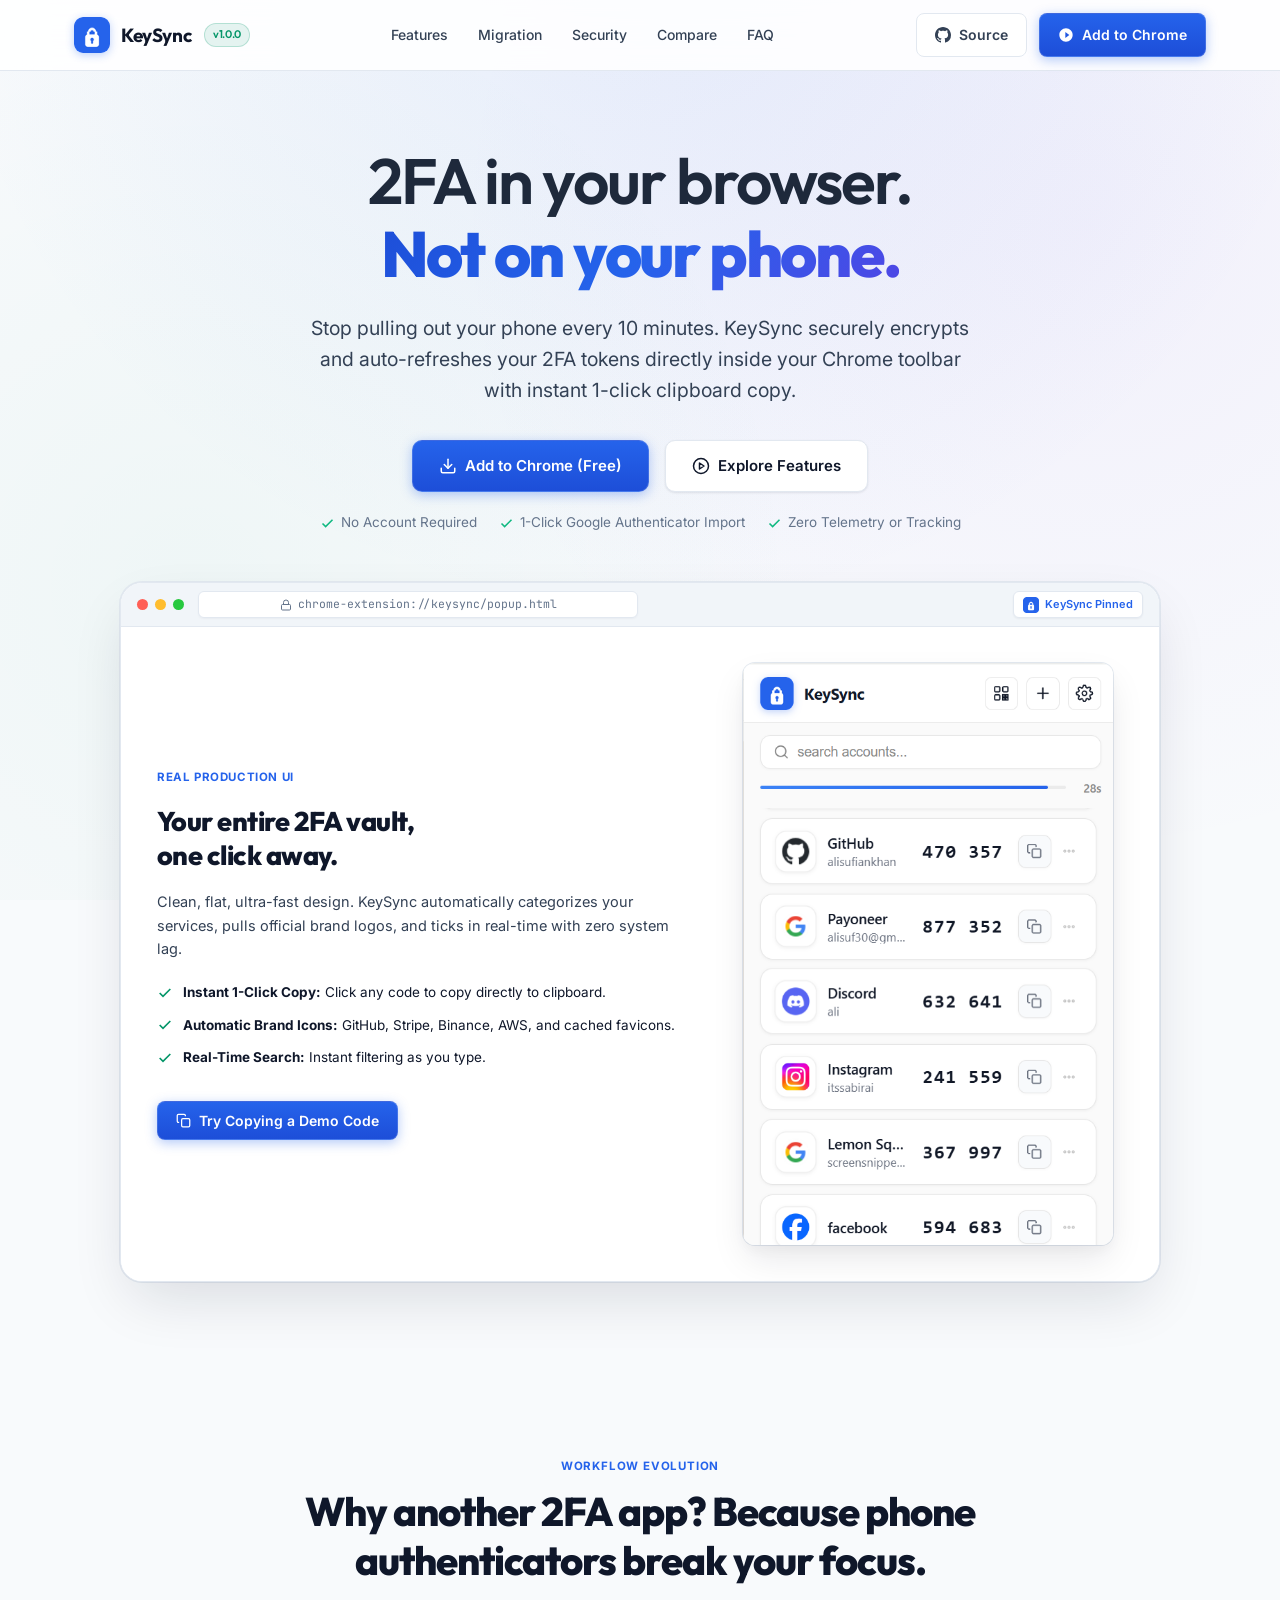
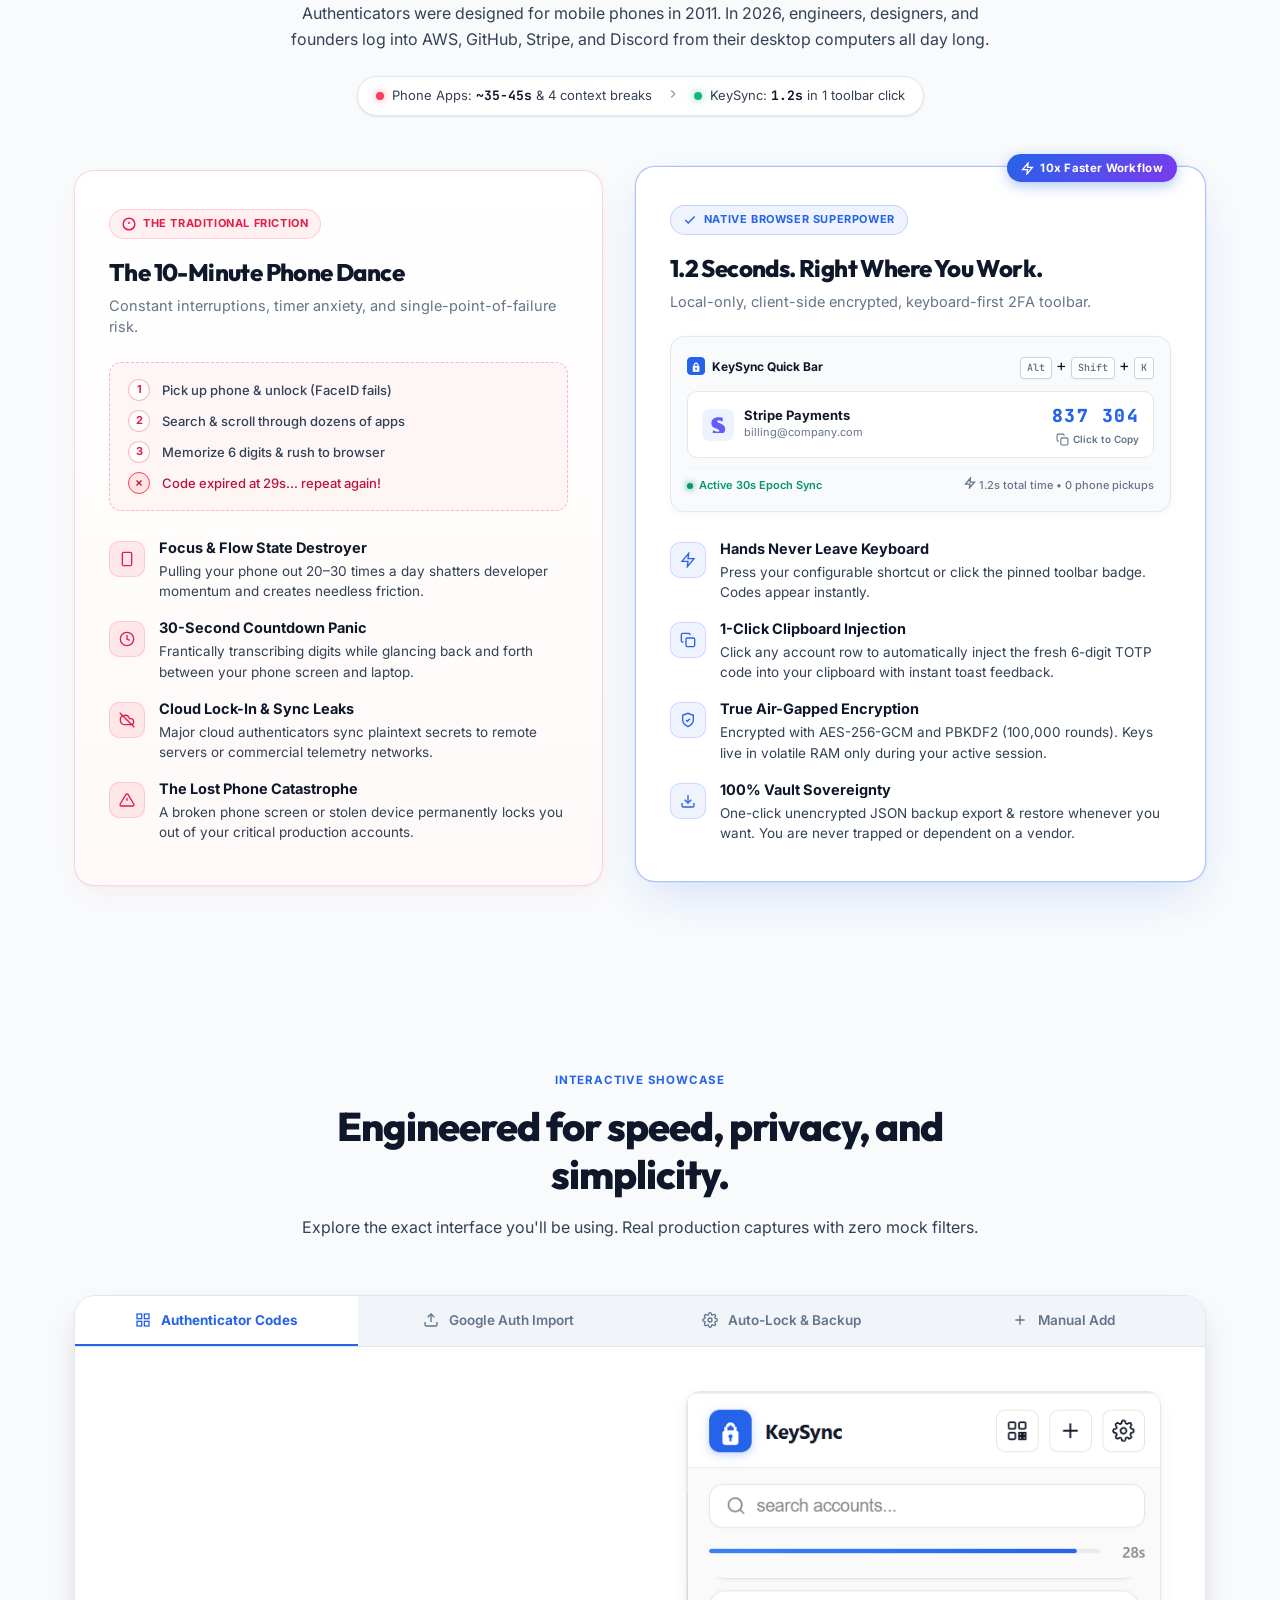
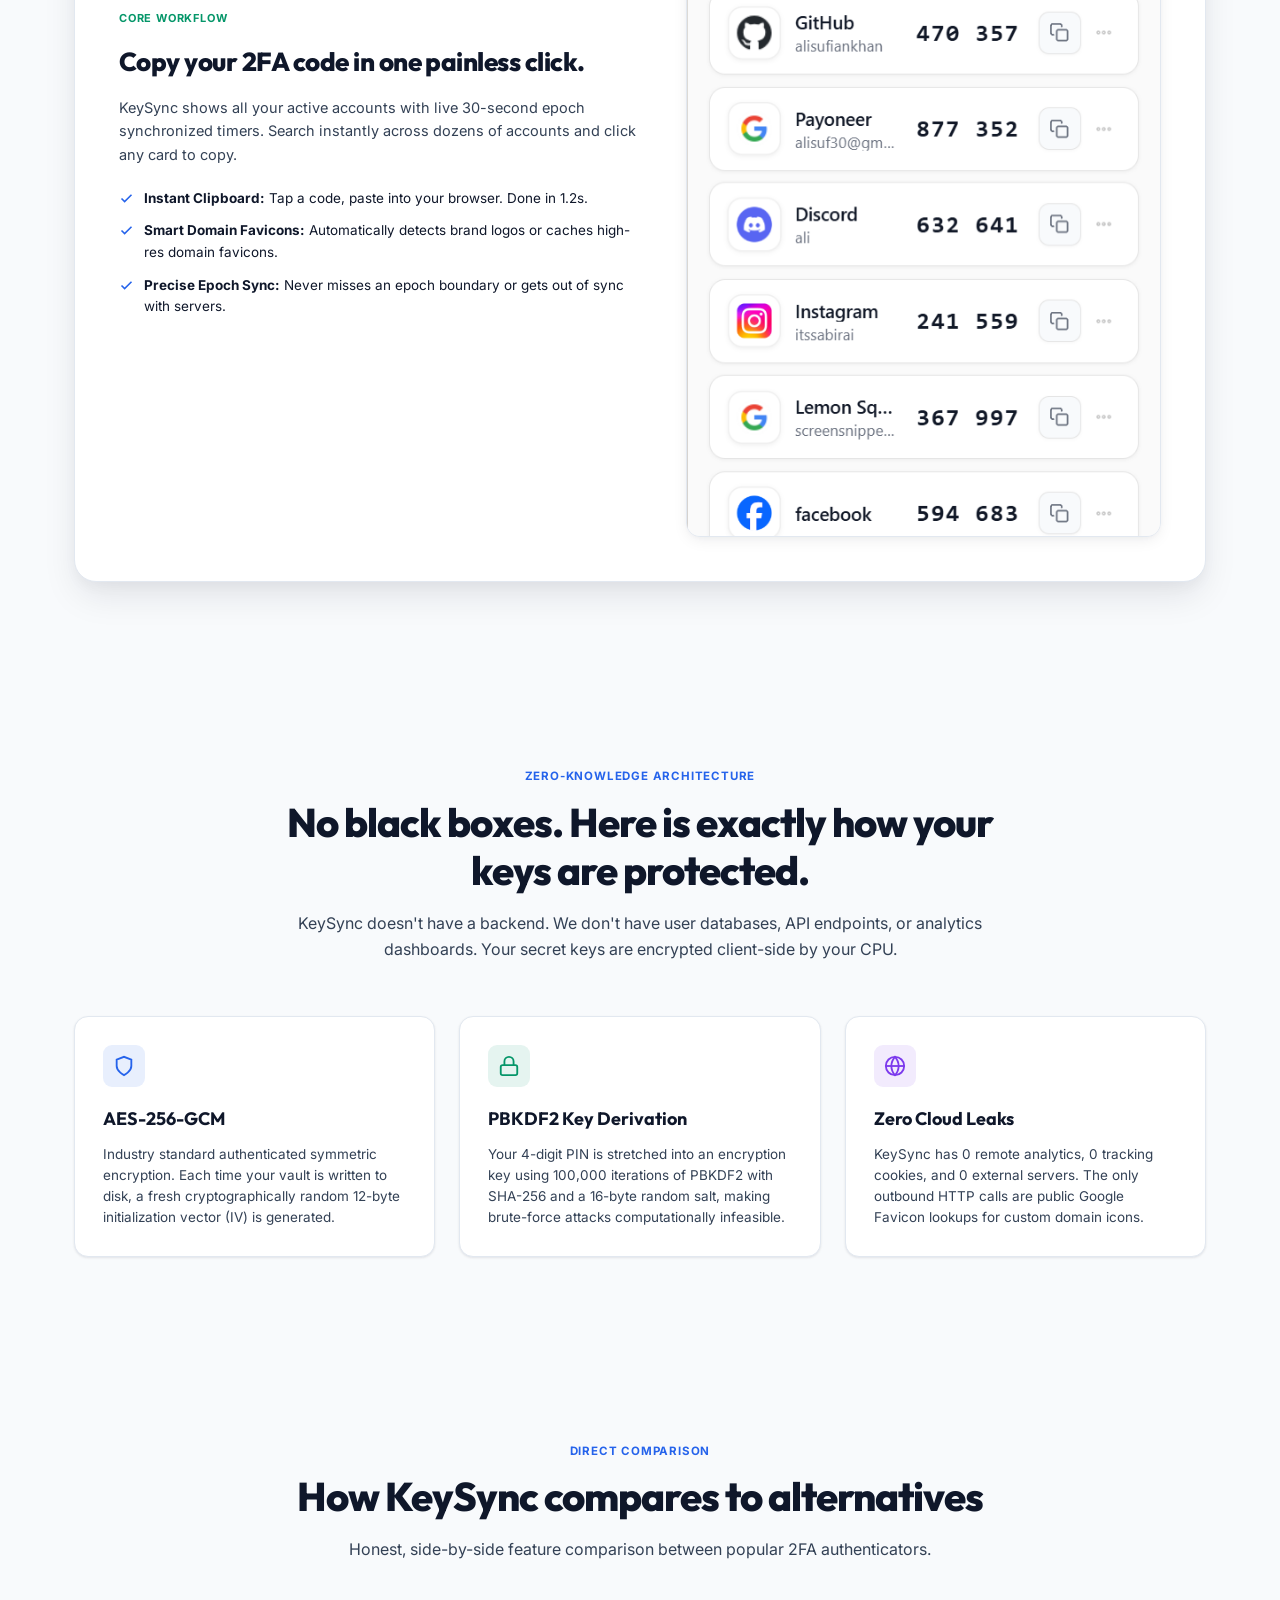
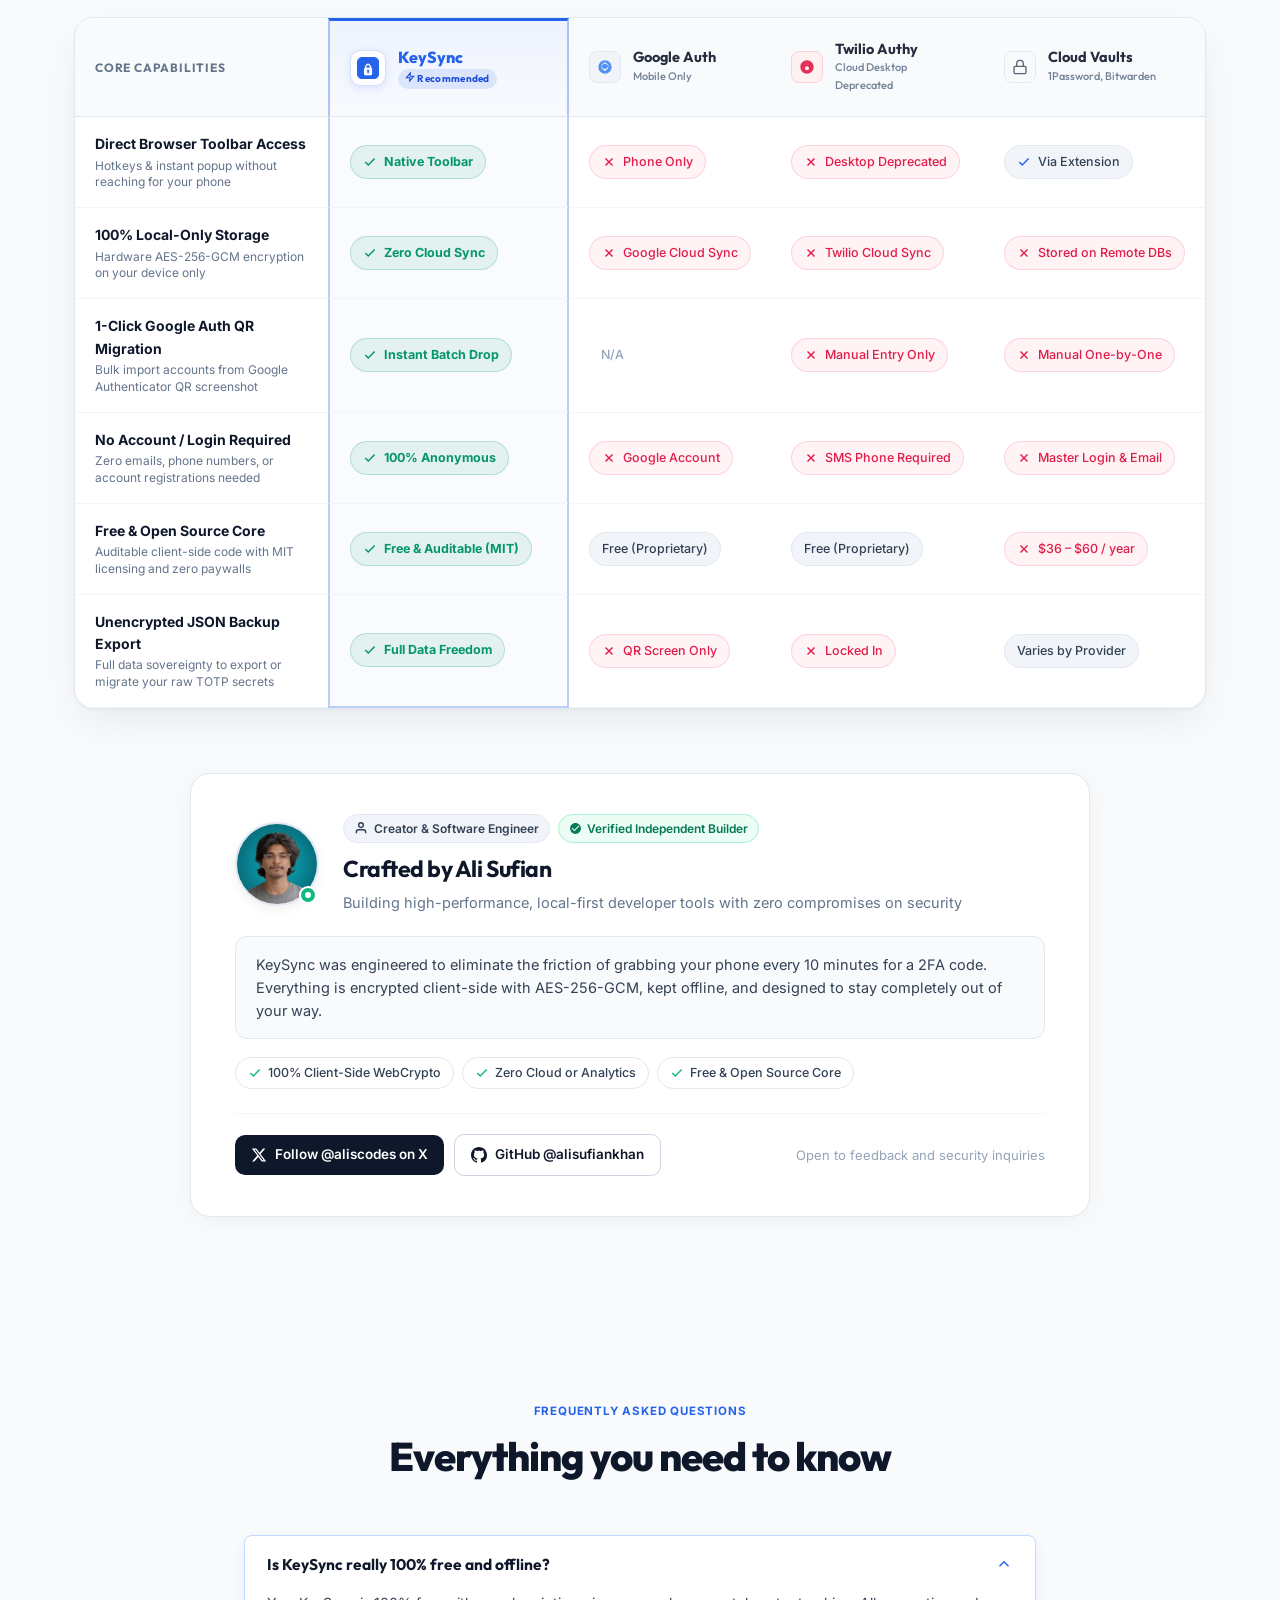
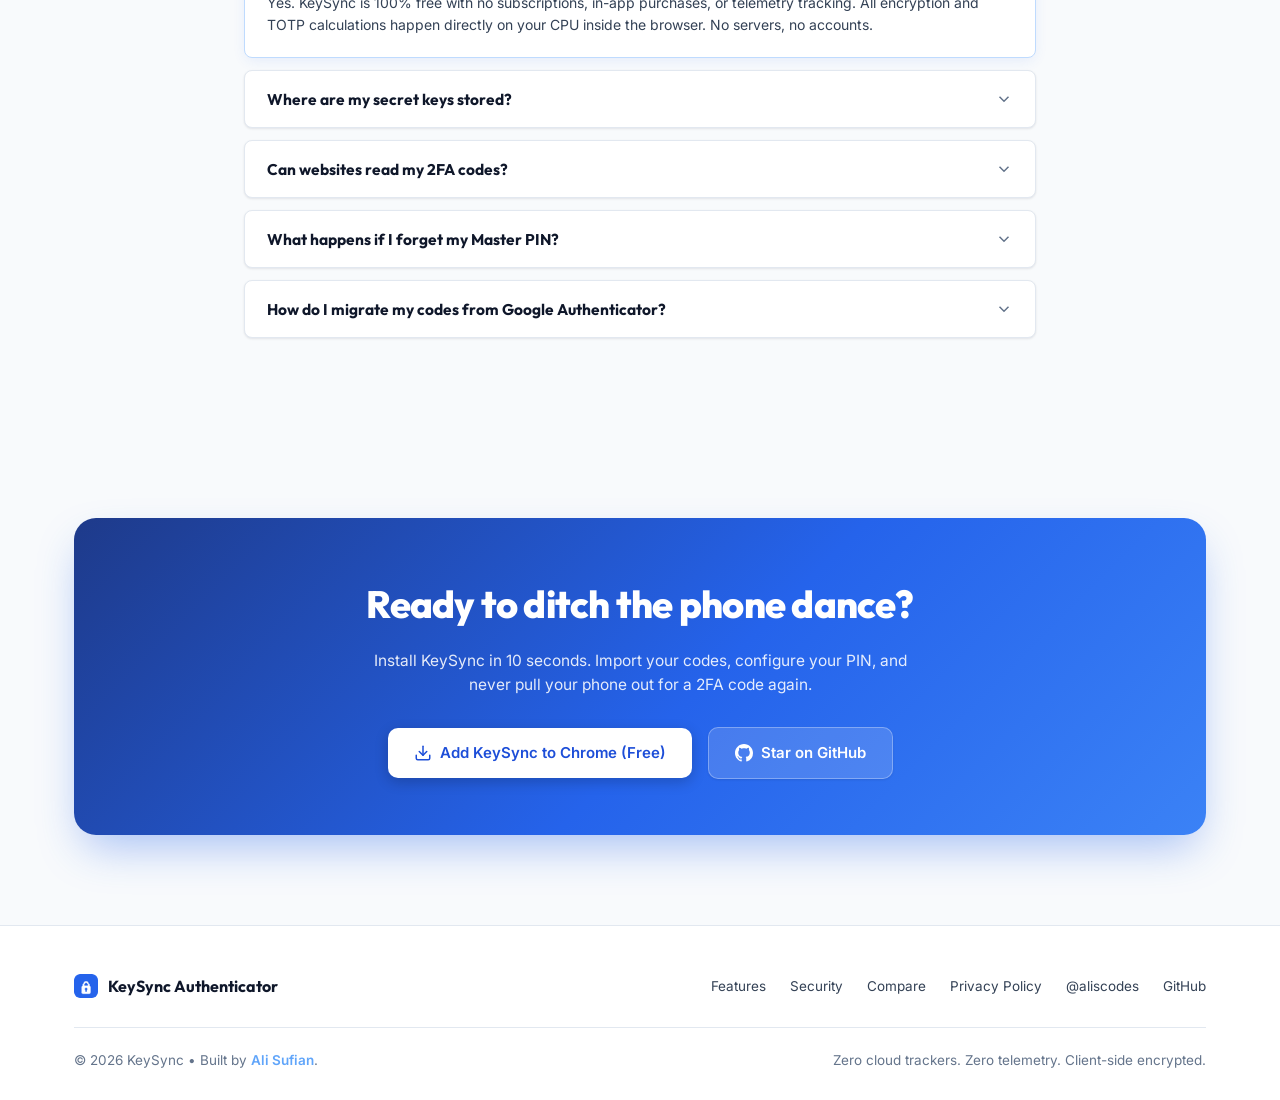
==== docs/index.html @ 8bfc2986 "Refine Developer Spotlight card with clean, natural aesthetic (removed artificial blue lines and AI " ====
<!DOCTYPE html>
<html lang="en">

<head>
  <meta charset="UTF-8">
  <meta name="viewport" content="width=device-width, initial-scale=1.0">
  <title>KeySync | Fast, Local-First 2FA Authenticator for Chrome</title>
  <meta name="description"
    content="Secure, local-only 2FA authenticator for Chrome. AES-256-GCM client-side encryption, 1-click copy, and instant Google Authenticator QR migration. Zero cloud sync, zero telemetry.">

  <!-- OpenGraph / Social Meta -->
  <meta property="og:type" content="website">
  <meta property="og:title" content="KeySync | Fast, Local-First 2FA Authenticator">
  <meta property="og:description"
    content="All your 2FA codes right in your browser toolbar. 100% offline-first, encrypted on your device with AES-256-GCM.">
  <meta property="og:image" content="assets/promo-marquee.png">
  <meta name="twitter:card" content="summary_large_image">
  <meta name="twitter:creator" content="@aliscodes">
  <meta name="twitter:title" content="KeySync: 2FA Authenticator">
  <meta name="twitter:description" content="Stop reaching for your phone. Secure local 2FA in your browser.">

  <link rel="icon" type="image/png" sizes="32x32" href="assets/icon-32.png">
  <link rel="icon" type="image/png" sizes="16x16" href="assets/icon-16.png">
  <link rel="apple-touch-icon" sizes="128x128" href="assets/icon-128.png">

  <!-- Google Fonts: Outfit, Plus Jakarta Sans & Inter -->
  <link rel="preconnect" href="https://fonts.googleapis.com">
  <link rel="preconnect" href="https://fonts.gstatic.com" crossorigin>
  <link
    href="https://fonts.googleapis.com/css2?family=Outfit:wght@500;600;700;800&family=Plus+Jakarta+Sans:wght@500;600;700;800&family=Inter:wght@400;500;600;700&family=JetBrains+Mono:wght@400;500;600&display=swap"
    rel="stylesheet">

  <link rel="stylesheet" href="style.css">
</head>

<body>

  <!-- Floating Copy Toast Demo -->
  <div id="demo-toast" class="demo-toast-pill"
    style="position: fixed; bottom: 28px; left: 50%; transform: translateX(-50%) translateY(40px); opacity: 0; pointer-events: none; transition: all 0.22s ease; z-index: 9999; background: #111827; color: #FFFFFF; border: 1px solid rgba(255,255,255,0.15); padding: 8px 18px; border-radius: 9999px; font-size: 13px; font-weight: 600; display: flex; align-items: center; gap: 8px; box-shadow: 0 10px 25px rgba(0,0,0,0.5);">
    <svg viewBox="0 0 24 24" width="15" height="15" fill="none" stroke="#10B981" stroke-width="2.5"
      stroke-linecap="round" stroke-linejoin="round">
      <polyline points="20 6 9 17 4 12"></polyline>
    </svg>
    <span>Copied 2FA Code to Clipboard!</span>
  </div>

  <style>
    #demo-toast.show {
      transform: translateX(-50%) translateY(0);
      opacity: 1;
    }
  </style>

  <!-- ========================================== -->
  <!-- NAVIGATION BAR                             -->
  <!-- ========================================== -->
  <nav class="site-nav">
    <div class="container nav-inner">
      <a href="#" class="brand-link" aria-label="KeySync Home">
        <div class="brand-icon-wrap">
          <img src="assets/icon-48.png" alt="KeySync Logo">
        </div>
        <span>KeySync</span>
        <span class="brand-version">v1.0.0</span>
      </a>

      <div class="nav-links">
        <a href="#features">Features</a>
        <a href="#how-it-works">Migration</a>
        <a href="#security">Security</a>
        <a href="#comparison">Compare</a>
        <a href="#faq">FAQ</a>
      </div>

      <div class="nav-cta-group">
        <a href="https://github.com/alisufiankhan/KeySync" target="_blank" rel="noopener noreferrer" class="btn btn-outline"
          title="GitHub Repository">
          <svg viewBox="0 0 24 24" width="16" height="16" fill="currentColor">
            <path
              d="M12 0C5.37 0 0 5.37 0 12c0 5.31 3.435 9.795 8.205 11.385.6.105.825-.255.825-.57 0-.285-.015-1.23-.015-2.235-3.015.555-3.795-.735-4.035-1.41-.135-.345-.72-1.41-1.23-1.695-.42-.225-1.02-.78-.015-.795.945-.015 1.62.87 1.845 1.23 1.08 1.815 2.805 1.305 3.495.99.105-.78.42-1.305.765-1.605-2.67-.3-5.46-1.335-5.46-5.925 0-1.305.465-2.385 1.23-3.225-.12-.3-.54-1.53.12-3.18 0 0 1.005-.315 3.3 1.23.96-.27 1.98-.405 3-.405s2.04.135 3 .405c2.295-1.56 3.3-1.23 3.3-1.23.66 1.65.24 2.88.12 3.18.765.84 1.23 1.905 1.23 3.225 0 4.605-2.805 5.625-5.475 5.925.435.375.81 1.095.81 2.22 0 1.605-.015 2.895-.015 3.3 0 .315.225.69.825.57A12.02 12.02 0 0024 12c0-6.63-5.37-12-12-12z" />
          </svg>
          <span>Source</span>
        </a>
        <a href="#install" class="btn btn-primary">
          <svg viewBox="0 0 24 24" width="16" height="16" fill="currentColor">
            <path d="M12 2C6.48 2 2 6.48 2 12s4.48 10 10 10 10-4.48 10-10S17.52 2 12 2zm-1 14.5v-9l6 4.5-6 4.5z" />
          </svg>
          <span>Add to Chrome</span>
        </a>
      </div>
    </div>
  </nav>

  <!-- ========================================== -->
  <!-- HERO SECTION                               -->
  <!-- ========================================== -->
  <header class="hero-section">
    <div class="container">
      <h1 class="hero-title">
        <span class="hero-title-light">2FA in your browser.</span>
        <span class="hero-title-bold blue-emphasis">Not on your phone.</span>
      </h1>

      <p class="hero-subtitle">
        Stop pulling out your phone every 10 minutes. KeySync securely encrypts and auto-refreshes your 2FA tokens
        directly inside your Chrome toolbar with instant 1-click clipboard copy.
      </p>

      <div class="hero-cta-wrapper" id="install">
        <a href="https://chrome.google.com/webstore" target="_blank" rel="noopener noreferrer"
          class="btn btn-primary btn-lg">
          <svg viewBox="0 0 24 24" width="18" height="18" fill="none" stroke="currentColor" stroke-width="2"
            stroke-linecap="round" stroke-linejoin="round">
            <path d="M21 15v4a2 2 0 0 1-2 2H5a2 2 0 0 1-2-2v-4"></path>
            <polyline points="7 10 12 15 17 10"></polyline>
            <line x1="12" y1="15" x2="12" y2="3"></line>
          </svg>
          <span>Add to Chrome (Free)</span>
        </a>
        <a href="#features" class="btn btn-secondary btn-lg">
          <svg viewBox="0 0 24 24" width="18" height="18" fill="none" stroke="currentColor" stroke-width="2"
            stroke-linecap="round" stroke-linejoin="round">
            <circle cx="12" cy="12" r="10"></circle>
            <polygon points="10 8 16 12 10 16 10 8"></polygon>
          </svg>
          <span>Explore Features</span>
        </a>
      </div>

      <div class="hero-guarantee">
        <span><svg viewBox="0 0 24 24" width="15" height="15" fill="none" stroke="#10B981" stroke-width="2.5">
            <polyline points="20 6 9 17 4 12"></polyline>
          </svg> No Account Required</span>
        <span><svg viewBox="0 0 24 24" width="15" height="15" fill="none" stroke="#10B981" stroke-width="2.5">
            <polyline points="20 6 9 17 4 12"></polyline>
          </svg> 1-Click Google Authenticator Import</span>
        <span><svg viewBox="0 0 24 24" width="15" height="15" fill="none" stroke="#10B981" stroke-width="2.5">
            <polyline points="20 6 9 17 4 12"></polyline>
          </svg> Zero Telemetry or Tracking</span>
      </div>

      <!-- Real Browser Showcase Window Frame -->
      <div class="hero-showcase">
        <div class="showcase-glow"></div>
        <div class="showcase-window">
          <!-- Browser Top Window Bar -->
          <div class="window-header">
            <div class="window-dots">
              <span class="window-dot dot-red"></span>
              <span class="window-dot dot-yellow"></span>
              <span class="window-dot dot-green"></span>
            </div>
            <div class="window-address">
              <svg viewBox="0 0 24 24" width="12" height="12" fill="none" stroke="currentColor" stroke-width="2">
                <rect x="3" y="11" width="18" height="11" rx="2" ry="2"></rect>
                <path d="M7 11V7a5 5 0 0 1 10 0v4"></path>
              </svg>
              <span>chrome-extension://keysync/popup.html</span>
            </div>
            <div class="window-toolbar-icons">
              <div class="extension-pin-badge">
                <img src="assets/icon-32.png" alt="KeySync">
                <span>KeySync Pinned</span>
              </div>
            </div>
          </div>

          <!-- Showcase Body -->
          <div class="showcase-body">
            <div class="showcase-narrative">
              <span class="narrative-tag">Real Production UI</span>
              <h2 class="narrative-headline">Your entire 2FA vault,<br>one click away.</h2>
              <p class="narrative-desc">
                Clean, flat, ultra-fast design. KeySync automatically categorizes your services, pulls official brand
                logos, and ticks in real-time with zero system lag.
              </p>
              <div class="narrative-features">
                <div class="narrative-item">
                  <svg viewBox="0 0 24 24" width="16" height="16" fill="none" stroke="currentColor" stroke-width="2.5">
                    <polyline points="20 6 9 17 4 12"></polyline>
                  </svg>
                  <span><strong>Instant 1-Click Copy:</strong> Click any code to copy directly to clipboard.</span>
                </div>
                <div class="narrative-item">
                  <svg viewBox="0 0 24 24" width="16" height="16" fill="none" stroke="currentColor" stroke-width="2.5">
                    <polyline points="20 6 9 17 4 12"></polyline>
                  </svg>
                  <span><strong>Automatic Brand Icons:</strong> GitHub, Stripe, Binance, AWS, and cached
                    favicons.</span>
                </div>
                <div class="narrative-item">
                  <svg viewBox="0 0 24 24" width="16" height="16" fill="none" stroke="currentColor" stroke-width="2.5">
                    <polyline points="20 6 9 17 4 12"></polyline>
                  </svg>
                  <span><strong>Real-Time Search:</strong> Instant filtering as you type.</span>
                </div>
              </div>
              <div style="margin-top: 14px;">
                <button type="button" class="btn btn-primary demo-copy-trigger" data-code="601 065">
                  <svg viewBox="0 0 24 24" width="15" height="15" fill="none" stroke="currentColor" stroke-width="2">
                    <rect x="9" y="9" width="13" height="13" rx="2" ry="2"></rect>
                    <path d="M5 15H4a2 2 0 0 1-2-2V4a2 2 0 0 1 2-2h9a2 2 0 0 1 2 2v1"></path>
                  </svg>
                  <span>Try Copying a Demo Code</span>
                </button>
              </div>
            </div>

            <!-- Actual Extension Screenshot -->
            <div class="mockup-extension-card">
              <img src="assets/sc-main.png" alt="KeySync Real Extension View with TOTP codes" width="370">
            </div>
          </div>
        </div>
      </div>
    </div>
  </header>

  <!-- ========================================== -->
  <!-- PROBLEM VS SOLUTION (THE 2FA DILEMMA)        -->
  <!-- ========================================== -->
  <section class="section" id="comparison">
    <div class="container">
      <div class="section-header">
        <span class="section-tag">Workflow Evolution</span>
        <h2 class="section-title">Why another 2FA app? Because phone authenticators break your focus.</h2>
        <p class="section-desc">
          Authenticators were designed for mobile phones in 2011. In 2026, engineers, designers, and founders log into
          AWS, GitHub, Stripe, and Discord from their desktop computers all day long.
        </p>

        <!-- Speed & Friction Metric Pills -->
        <div class="comparison-speed-pill-wrap">
          <div class="speed-pill speed-pill-bad">
            <span class="speed-dot dot-bad"></span>
            <span>Phone Apps: <strong>~35-45s</strong> &amp; 4 context breaks</span>
          </div>
          <div class="speed-arrow">
            <svg viewBox="0 0 24 24" width="14" height="14" fill="none" stroke="currentColor" stroke-width="2.5"><polyline points="9 18 15 12 9 6"></polyline></svg>
          </div>
          <div class="speed-pill speed-pill-good">
            <span class="speed-dot dot-good"></span>
            <span>KeySync: <strong>1.2s</strong> in 1 toolbar click</span>
          </div>
        </div>
      </div>

      <div class="comparison-grid">
        <!-- The Bad Old Way -->
        <div class="comparison-card bad">
          <div class="card-status-badge badge-warning">
            <svg viewBox="0 0 24 24" width="14" height="14" fill="none" stroke="currentColor" stroke-width="2.5">
              <circle cx="12" cy="12" r="10"></circle>
              <line x1="12" y1="8" x2="12" y2="12"></line>
              <line x1="12" y1="16" x2="12.01" y2="16"></line>
            </svg>
            <span>The Traditional Friction</span>
          </div>

          <h3 class="comparison-heading">The 10-Minute Phone Dance</h3>
          <p class="comparison-card-subtitle">Constant interruptions, timer anxiety, and single-point-of-failure risk.
          </p>

          <!-- Interactive Visual Timeline -->
          <div class="friction-timeline">
            <div class="timeline-step">
              <span class="step-num">1</span>
              <span class="step-text">Pick up phone &amp; unlock (FaceID fails)</span>
            </div>
            <div class="timeline-step">
              <span class="step-num">2</span>
              <span class="step-text">Search &amp; scroll through dozens of apps</span>
            </div>
            <div class="timeline-step">
              <span class="step-num">3</span>
              <span class="step-text">Memorize 6 digits &amp; rush to browser</span>
            </div>
            <div class="timeline-step step-expired">
              <span class="step-num">
                <svg viewBox="0 0 24 24" width="10" height="10" fill="none" stroke="currentColor" stroke-width="3"><line x1="18" y1="6" x2="6" y2="18"></line><line x1="6" y1="6" x2="18" y2="18"></line></svg>
              </span>
              <span class="step-text">Code expired at 29s... repeat again!</span>
            </div>
          </div>

          <div class="comparison-feature-list">
            <div class="comparison-feature-item">
              <div class="feature-icon-box icon-box-bad">
                <svg viewBox="0 0 24 24" width="16" height="16" fill="none" stroke="currentColor" stroke-width="2">
                  <rect x="5" y="2" width="14" height="20" rx="2" ry="2"></rect>
                  <line x1="12" y1="18" x2="12.01" y2="18"></line>
                </svg>
              </div>
              <div>
                <div class="feature-item-title">Focus &amp; Flow State Destroyer</div>
                <p class="feature-item-desc">Pulling your phone out 20–30 times a day shatters developer momentum and
                  creates needless friction.</p>
              </div>
            </div>

            <div class="comparison-feature-item">
              <div class="feature-icon-box icon-box-bad">
                <svg viewBox="0 0 24 24" width="16" height="16" fill="none" stroke="currentColor" stroke-width="2">
                  <circle cx="12" cy="12" r="10"></circle>
                  <polyline points="12 6 12 12 16 14"></polyline>
                </svg>
              </div>
              <div>
                <div class="feature-item-title">30-Second Countdown Panic</div>
                <p class="feature-item-desc">Frantically transcribing digits while glancing back and forth between your
                  phone screen and laptop.</p>
              </div>
            </div>

            <div class="comparison-feature-item">
              <div class="feature-icon-box icon-box-bad">
                <svg viewBox="0 0 24 24" width="16" height="16" fill="none" stroke="currentColor" stroke-width="2">
                  <path d="M17.5 19H9a7 7 0 1 1 6.71-9h1.79a4.5 4.5 0 1 1 0 9Z"></path>
                  <line x1="1" y1="1" x2="23" y2="23"></line>
                </svg>
              </div>
              <div>
                <div class="feature-item-title">Cloud Lock-In &amp; Sync Leaks</div>
                <p class="feature-item-desc">Major cloud authenticators sync plaintext secrets to remote servers or
                  commercial telemetry networks.</p>
              </div>
            </div>

            <div class="comparison-feature-item">
              <div class="feature-icon-box icon-box-bad">
                <svg viewBox="0 0 24 24" width="16" height="16" fill="none" stroke="currentColor" stroke-width="2">
                  <path d="M10.29 3.86L1.82 18a2 2 0 0 0 1.71 3h16.94a2 2 0 0 0 1.71-3L13.71 3.86a2 2 0 0 0-3.42 0z">
                  </path>
                  <line x1="12" y1="9" x2="12" y2="13"></line>
                  <line x1="12" y1="17" x2="12.01" y2="17"></line>
                </svg>
              </div>
              <div>
                <div class="feature-item-title">The Lost Phone Catastrophe</div>
                <p class="feature-item-desc">A broken phone screen or stolen device permanently locks you out of your
                  critical production accounts.</p>
              </div>
            </div>
          </div>
        </div>

        <!-- The KeySync Way -->
        <div class="comparison-card good">
          <div class="floating-highlight-badge">
            <svg viewBox="0 0 24 24" width="13" height="13" fill="none" stroke="currentColor" stroke-width="2.5"><polygon points="13 2 3 14 12 14 11 22 21 10 12 10 13 2"></polygon></svg>
            <span>10x Faster Workflow</span>
          </div>

          <div class="card-status-badge badge-success">
            <svg viewBox="0 0 24 24" width="14" height="14" fill="none" stroke="currentColor" stroke-width="2.5">
              <polyline points="20 6 9 17 4 12"></polyline>
            </svg>
            <span>Native Browser Superpower</span>
          </div>

          <h3 class="comparison-heading">1.2 Seconds. Right Where You Work.</h3>
          <p class="comparison-card-subtitle">Local-only, client-side encrypted, keyboard-first 2FA toolbar.</p>

          <!-- Interactive Live Preview Widget Inside the Card -->
          <div class="keysync-live-preview-box">
            <div class="live-preview-header">
              <div class="live-preview-brand">
                <img src="assets/icon-32.png" width="18" height="18" alt="KeySync">
                <span>KeySync Quick Bar</span>
              </div>
              <span class="live-shortcut-tag"><kbd>Alt</kbd> + <kbd>Shift</kbd> + <kbd>K</kbd></span>
            </div>

            <div class="live-token-interactive demo-copy-trigger" data-code="837 304"
              title="Click to copy live demo code">
              <div class="live-token-info">
                <div class="live-token-logo">
                  <svg viewBox="0 0 24 24" width="16" height="16" fill="#635BFF">
                    <path
                      d="M13.976 9.15c-2.172-.806-3.356-1.426-3.356-2.409 0-.831.683-1.305 1.901-1.305 2.227 0 4.515.858 6.09 1.631l.89-5.494C18.252.975 15.697.5 12.522.5 6.046.5 2.05 3.864 2.05 9.429c0 5.484 4.57 6.942 8.784 8.528 2.378.89 3.197 1.574 3.197 2.535 0 .973-.852 1.517-2.298 1.517-2.316 0-5.163-1.077-7.142-2.164l-.941 5.568c2.083 1.055 5.12 1.637 8.358 1.637 6.643 0 10.748-3.155 10.748-8.899 0-5.385-4.408-7.072-8.78-8.999z" />
                  </svg>
                </div>
                <div>
                  <div class="live-token-service">Stripe Payments</div>
                  <div class="live-token-account">billing@company.com</div>
                </div>
              </div>
              <div class="live-token-code-wrap">
                <span class="live-totp-digits" id="comparison-stripe-code">837 304</span>
                <span class="live-copy-action">
                  <svg viewBox="0 0 24 24" width="13" height="13" fill="none" stroke="currentColor" stroke-width="2">
                    <rect x="9" y="9" width="13" height="13" rx="2" ry="2"></rect>
                    <path d="M5 15H4a2 2 0 0 1-2-2V4a2 2 0 0 1 2-2h9a2 2 0 0 1 2 2v1"></path>
                  </svg>
                  <span>Click to Copy</span>
                </span>
              </div>
            </div>

            <div class="live-preview-footer">
              <div class="live-sync-indicator">
                <span class="live-pulse-dot"></span>
                <span>Active 30s Epoch Sync</span>
              </div>
              <span class="live-benchmark-text">
                <svg viewBox="0 0 24 24" width="12" height="12" fill="none" stroke="currentColor" stroke-width="2.5"><polygon points="13 2 3 14 12 14 11 22 21 10 12 10 13 2"></polygon></svg>
                <span>1.2s total time • 0 phone pickups</span>
              </span>
            </div>
          </div>

          <div class="comparison-feature-list">
            <div class="comparison-feature-item">
              <div class="feature-icon-box icon-box-good">
                <svg viewBox="0 0 24 24" width="16" height="16" fill="none" stroke="currentColor" stroke-width="2">
                  <polygon points="13 2 3 14 12 14 11 22 21 10 12 10 13 2"></polygon>
                </svg>
              </div>
              <div>
                <div class="feature-item-title">Hands Never Leave Keyboard</div>
                <p class="feature-item-desc">Press your configurable shortcut or click the pinned toolbar badge. Codes
                  appear instantly.</p>
              </div>
            </div>

            <div class="comparison-feature-item">
              <div class="feature-icon-box icon-box-good">
                <svg viewBox="0 0 24 24" width="16" height="16" fill="none" stroke="currentColor" stroke-width="2">
                  <rect x="9" y="9" width="13" height="13" rx="2" ry="2"></rect>
                  <path d="M5 15H4a2 2 0 0 1-2-2V4a2 2 0 0 1 2-2h9a2 2 0 0 1 2 2v1"></path>
                </svg>
              </div>
              <div>
                <div class="feature-item-title">1-Click Clipboard Injection</div>
                <p class="feature-item-desc">Click any account row to automatically inject the fresh 6-digit TOTP code
                  into your clipboard with instant toast feedback.</p>
              </div>
            </div>

            <div class="comparison-feature-item">
              <div class="feature-icon-box icon-box-good">
                <svg viewBox="0 0 24 24" width="16" height="16" fill="none" stroke="currentColor" stroke-width="2">
                  <path d="M12 22s8-4 8-10V5l-8-3-8 3v7c0 6 8 10 8 10z"></path>
                  <polyline points="9 12 11 14 15 10"></polyline>
                </svg>
              </div>
              <div>
                <div class="feature-item-title">True Air-Gapped Encryption</div>
                <p class="feature-item-desc">Encrypted with AES-256-GCM and PBKDF2 (100,000 rounds). Keys live in
                  volatile RAM only during your active session.</p>
              </div>
            </div>

            <div class="comparison-feature-item">
              <div class="feature-icon-box icon-box-good">
                <svg viewBox="0 0 24 24" width="16" height="16" fill="none" stroke="currentColor" stroke-width="2">
                  <path d="M21 15v4a2 2 0 0 1-2 2H5a2 2 0 0 1-2-2v-4"></path>
                  <polyline points="7 10 12 15 17 10"></polyline>
                  <line x1="12" y1="15" x2="12" y2="3"></line>
                </svg>
              </div>
              <div>
                <div class="feature-item-title">100% Vault Sovereignty</div>
                <p class="feature-item-desc">One-click unencrypted JSON backup export &amp; restore whenever you want.
                  You are never trapped or dependent on a vendor.</p>
              </div>
            </div>
          </div>
        </div>
      </div>
    </div>
  </section>

  <!-- ========================================== -->
  <!-- REAL SCREENSHOT WALKTHROUGH TABS           -->
  <!-- ========================================== -->
  <section class="section" id="features">
    <div class="container">
      <div class="section-header">
        <span class="section-tag">Interactive Showcase</span>
        <h2 class="section-title">Engineered for speed, privacy, and simplicity.</h2>
        <p class="section-desc">
          Explore the exact interface you'll be using. Real production captures with zero mock filters.
        </p>
      </div>

      <div class="features-container">
        <!-- Tab Navigation -->
        <div class="feature-tabs-nav" role="tablist">
          <button type="button" class="feature-tab-btn active" data-tab="tab-main" role="tab" aria-selected="true">
            <svg viewBox="0 0 24 24" width="16" height="16" fill="none" stroke="currentColor" stroke-width="2">
              <rect x="3" y="3" width="7" height="7"></rect>
              <rect x="14" y="3" width="7" height="7"></rect>
              <rect x="14" y="14" width="7" height="7"></rect>
              <rect x="3" y="14" width="7" height="7"></rect>
            </svg>
            <span>Authenticator Codes</span>
          </button>
          <button type="button" class="feature-tab-btn" data-tab="tab-import" role="tab" aria-selected="false">
            <svg viewBox="0 0 24 24" width="16" height="16" fill="none" stroke="currentColor" stroke-width="2">
              <path d="M21 15v4a2 2 0 0 1-2 2H5a2 2 0 0 1-2-2v-4"></path>
              <polyline points="17 8 12 3 7 8"></polyline>
              <line x1="12" y1="3" x2="12" y2="15"></line>
            </svg>
            <span>Google Auth Import</span>
          </button>
          <button type="button" class="feature-tab-btn" data-tab="tab-settings" role="tab" aria-selected="false">
            <svg viewBox="0 0 24 24" width="16" height="16" fill="none" stroke="currentColor" stroke-width="2">
              <circle cx="12" cy="12" r="3"></circle>
              <path
                d="M19.4 15a1.65 1.65 0 0 0 .33 1.82l.06.06a2 2 0 0 1 0 2.83 2 2 0 0 1-2.83 0l-.06-.06a1.65 1.65 0 0 0-1.82-.33 1.65 1.65 0 0 0-1 1.51V21a2 2 0 0 1-2 2 2 2 0 0 1-2-2v-.09A1.65 1.65 0 0 0 9 19.4a1.65 1.65 0 0 0-1.82.33l-.06.06a2 2 0 0 1-2.83 0 2 2 0 0 1 0-2.83l.06-.06a1.65 1.65 0 0 0 .33-1.82 1.65 1.65 0 0 0-1.51-1H3a2 2 0 0 1-2-2 2 2 0 0 1 2-2h.09A1.65 1.65 0 0 0 4.6 9a1.65 1.65 0 0 0-.33-1.82l-.06-.06a2 2 0 0 1 0-2.83 2 2 0 0 1 2.83 0l.06.06a1.65 1.65 0 0 0 1.82.33H9a1.65 1.65 0 0 0 1-1.51V3a2 2 0 0 1 2-2 2 2 0 0 1 2 2v.09a1.65 1.65 0 0 0 1 1.51 1.65 1.65 0 0 0 1.82-.33l.06-.06a2 2 0 0 1 2.83 0 2 2 0 0 1 0 2.83l-.06.06a1.65 1.65 0 0 0-.33 1.82V9a1.65 1.65 0 0 0 1.51 1H21a2 2 0 0 1 2 2 2 2 0 0 1-2 2h-.09a1.65 1.65 0 0 0-1.51 1z">
              </path>
            </svg>
            <span>Auto-Lock & Backup</span>
          </button>
          <button type="button" class="feature-tab-btn" data-tab="tab-add" role="tab" aria-selected="false">
            <svg viewBox="0 0 24 24" width="16" height="16" fill="none" stroke="currentColor" stroke-width="2">
              <line x1="12" y1="5" x2="12" y2="19"></line>
              <line x1="5" y1="12" x2="19" y2="12"></line>
            </svg>
            <span>Manual Add</span>
          </button>
        </div>

        <!-- TAB 1: Main View -->
        <div class="feature-tab-panel active" id="tab-main">
          <div class="panel-content">
            <span class="panel-tag">Core Workflow</span>
            <h3 class="panel-title">Copy your 2FA code in one painless click.</h3>
            <p class="panel-desc">
              KeySync shows all your active accounts with live 30-second epoch synchronized timers. Search instantly
              across dozens of accounts and click any card to copy.
            </p>
            <ul class="panel-points">
              <li>
                <svg viewBox="0 0 24 24" width="15" height="15" fill="none" stroke="currentColor" stroke-width="2.5">
                  <polyline points="20 6 9 17 4 12"></polyline>
                </svg>
                <span><strong>Instant Clipboard:</strong> Tap a code, paste into your browser. Done in 1.2s.</span>
              </li>
              <li>
                <svg viewBox="0 0 24 24" width="15" height="15" fill="none" stroke="currentColor" stroke-width="2.5">
                  <polyline points="20 6 9 17 4 12"></polyline>
                </svg>
                <span><strong>Smart Domain Favicons:</strong> Automatically detects brand logos or caches high-res
                  domain favicons.</span>
              </li>
              <li>
                <svg viewBox="0 0 24 24" width="15" height="15" fill="none" stroke="currentColor" stroke-width="2.5">
                  <polyline points="20 6 9 17 4 12"></polyline>
                </svg>
                <span><strong>Precise Epoch Sync:</strong> Never misses an epoch boundary or gets out of sync with
                  servers.</span>
              </li>
            </ul>
          </div>
          <div class="panel-media-wrap">
            <img src="assets/sc-main.png" alt="KeySync Main TOTP Screen" loading="lazy">
          </div>
        </div>

        <!-- TAB 2: Bulk Import -->
        <div class="feature-tab-panel" id="tab-import">
          <div class="panel-content">
            <span class="panel-tag" id="how-it-works">Effortless Migration</span>
            <h3 class="panel-title">Migrate from Google Authenticator in 10 seconds.</h3>
            <p class="panel-desc">
              Moving your accounts shouldn't take an afternoon of manual typing. Export your accounts in Google
              Authenticator, take a screenshot, and drop it here.
            </p>
            <ul class="panel-points">
              <li>
                <svg viewBox="0 0 24 24" width="15" height="15" fill="none" stroke="currentColor" stroke-width="2.5">
                  <polyline points="20 6 9 17 4 12"></polyline>
                </svg>
                <span><strong>Drag & Drop QR:</strong> Accepts screenshot images or raw Google migration URLs.</span>
              </li>
              <li>
                <svg viewBox="0 0 24 24" width="15" height="15" fill="none" stroke="currentColor" stroke-width="2.5">
                  <polyline points="20 6 9 17 4 12"></polyline>
                </svg>
                <span><strong>Multi-Part Batch Exports:</strong> Handles split QR codes (e.g. 1 of 2, 2 of 2)
                  seamlessly.</span>
              </li>
              <li>
                <svg viewBox="0 0 24 24" width="15" height="15" fill="none" stroke="currentColor" stroke-width="2.5">
                  <polyline points="20 6 9 17 4 12"></polyline>
                </svg>
                <span><strong>Interactive Selection:</strong> Review each account before importing to your vault.</span>
              </li>
            </ul>
          </div>
          <div class="panel-media-wrap">
            <img src="assets/sc-bulk-import.png" alt="Google Authenticator QR Bulk Import Screen" loading="lazy">
          </div>
        </div>

        <!-- TAB 3: Settings & Backup -->
        <div class="feature-tab-panel" id="tab-settings">
          <div class="panel-content">
            <span class="panel-tag">Security & Freedom</span>
            <h3 class="panel-title">Session Auto-Lock & Zero Lock-in Backups.</h3>
            <p class="panel-desc">
              Configure your auto-lock timer to lock KeySync when idle (Immediately, 5m, 15m, 30m, or on browser close).
              Export your raw JSON backup whenever you choose.
            </p>
            <ul class="panel-points">
              <li>
                <svg viewBox="0 0 24 24" width="15" height="15" fill="none" stroke="currentColor" stroke-width="2.5">
                  <polyline points="20 6 9 17 4 12"></polyline>
                </svg>
                <span><strong>In-Memory Key Storage:</strong> Session keys live in volatile RAM
                  (<code>chrome.storage.session</code>), never on disk.</span>
              </li>
              <li>
                <svg viewBox="0 0 24 24" width="15" height="15" fill="none" stroke="currentColor" stroke-width="2.5">
                  <polyline points="20 6 9 17 4 12"></polyline>
                </svg>
                <span><strong>Master PIN Security:</strong> Rate limiting protects against local brute-force
                  attempts.</span>
              </li>
              <li>
                <svg viewBox="0 0 24 24" width="15" height="15" fill="none" stroke="currentColor" stroke-width="2.5">
                  <polyline points="20 6 9 17 4 12"></polyline>
                </svg>
                <span><strong>1-Click JSON Vault Export:</strong> Restore to any machine or archive safely
                  offline.</span>
              </li>
            </ul>
          </div>
          <div class="panel-media-wrap">
            <img src="assets/sc-settings.png" alt="KeySync Settings & Backup Screen" loading="lazy">
          </div>
        </div>

        <!-- TAB 4: Manual Add -->
        <div class="feature-tab-panel" id="tab-add">
          <div class="panel-content">
            <span class="panel-tag">Precision Input</span>
            <h3 class="panel-title">Add any custom service with smart auto-formatting.</h3>
            <p class="panel-desc">
              Pasting a raw Base32 secret? KeySync automatically removes accidental spaces, validates key length, and
              maps to official brand icons instantly.
            </p>
            <ul class="panel-points">
              <li>
                <svg viewBox="0 0 24 24" width="15" height="15" fill="none" stroke="currentColor" stroke-width="2.5">
                  <polyline points="20 6 9 17 4 12"></polyline>
                </svg>
                <span><strong>Space & Case Stripping:</strong> Never fails on messy clipboard pastes.</span>
              </li>
              <li>
                <svg viewBox="0 0 24 24" width="15" height="15" fill="none" stroke="currentColor" stroke-width="2.5">
                  <polyline points="20 6 9 17 4 12"></polyline>
                </svg>
                <span><strong>Custom Email & Issuer:</strong> Keep multi-organization logins neatly organized.</span>
              </li>
              <li>
                <svg viewBox="0 0 24 24" width="15" height="15" fill="none" stroke="currentColor" stroke-width="2.5">
                  <polyline points="20 6 9 17 4 12"></polyline>
                </svg>
                <span><strong>Standard RFC 6238 TOTP:</strong> 100% compatible with every service in the world.</span>
              </li>
            </ul>
          </div>
          <div class="panel-media-wrap">
            <img src="assets/sc-add-account.png" alt="KeySync Add Account Screen" loading="lazy">
          </div>
        </div>
      </div>
    </div>
  </section>

  <!-- ========================================== -->
  <!-- SECURITY ARCHITECTURE                      -->
  <!-- ========================================== -->
  <section class="section" id="security">
    <div class="container">
      <div class="section-header">
        <span class="section-tag">Zero-Knowledge Architecture</span>
        <h2 class="section-title">No black boxes. Here is exactly how your keys are protected.</h2>
        <p class="section-desc">
          KeySync doesn't have a backend. We don't have user databases, API endpoints, or analytics dashboards. Your
          secret keys are encrypted client-side by your CPU.
        </p>
      </div>

      <div class="security-grid">
        <div class="security-card">
          <div class="security-icon-pill icon-blue">
            <svg viewBox="0 0 24 24" width="22" height="22" fill="none" stroke="currentColor" stroke-width="2">
              <path d="M12 22s8-4 8-10V5l-8-3-8 3v7c0 6 8 10 8 10z"></path>
            </svg>
          </div>
          <h3 class="security-card-title">AES-256-GCM</h3>
          <p class="security-card-desc">
            Industry standard authenticated symmetric encryption. Each time your vault is written to disk, a fresh
            cryptographically random 12-byte initialization vector (IV) is generated.
          </p>
        </div>

        <div class="security-card">
          <div class="security-icon-pill icon-emerald">
            <svg viewBox="0 0 24 24" width="22" height="22" fill="none" stroke="currentColor" stroke-width="2">
              <rect x="3" y="11" width="18" height="11" rx="2" ry="2"></rect>
              <path d="M7 11V7a5 5 0 0 1 10 0v4"></path>
            </svg>
          </div>
          <h3 class="security-card-title">PBKDF2 Key Derivation</h3>
          <p class="security-card-desc">
            Your 4-digit PIN is stretched into an encryption key using 100,000 iterations of PBKDF2 with SHA-256 and a
            16-byte random salt, making brute-force attacks computationally infeasible.
          </p>
        </div>

        <div class="security-card">
          <div class="security-icon-pill icon-purple">
            <svg viewBox="0 0 24 24" width="22" height="22" fill="none" stroke="currentColor" stroke-width="2">
              <circle cx="12" cy="12" r="10"></circle>
              <line x1="2" y1="12" x2="22" y2="12"></line>
              <path d="M12 2a15.3 15.3 0 0 1 4 10 15.3 15.3 0 0 1-4 10 15.3 15.3 0 0 1-4-10 15.3 15.3 0 0 1 4-10z">
              </path>
            </svg>
          </div>
          <h3 class="security-card-title">Zero Cloud Leaks</h3>
          <p class="security-card-desc">
            KeySync has 0 remote analytics, 0 tracking cookies, and 0 external servers. The only outbound HTTP calls are
            public Google Favicon lookups for custom domain icons.
          </p>
        </div>
      </div>
    </div>
  </section>

  <!-- ========================================== -->
  <!-- COMPETITIVE COMPARISON MATRIX              -->
  <!-- ========================================== -->
  <section class="section">
    <div class="container">
      <div class="section-header">
        <span class="section-tag">Direct Comparison</span>
        <h2 class="section-title">How KeySync compares to alternatives</h2>
        <p class="section-desc">
          Honest, side-by-side feature comparison between popular 2FA authenticators.
        </p>
      </div>

      <div class="matrix-wrap">
        <table class="matrix-table">
          <thead>
            <tr>
              <th class="matrix-feature-th">
                <span class="matrix-th-title">Core Capabilities</span>
              </th>
              <th class="matrix-keysync-th">
                <div class="col-brand-header">
                  <div class="col-brand-icon-box">
                    <img src="assets/icon-32.png" width="22" height="22" alt="KeySync">
                  </div>
                  <div class="col-brand-info">
                    <div class="col-brand-title">KeySync</div>
                    <span class="col-brand-badge">
                      <svg viewBox="0 0 24 24" width="10" height="10" fill="none" stroke="currentColor" stroke-width="2.5"><polygon points="13 2 3 14 12 14 11 22 21 10 12 10 13 2"></polygon></svg>
                      <span>Recommended</span>
                    </span>
                  </div>
                </div>
              </th>
              <th>
                <div class="col-brand-header col-brand-subtle">
                  <div class="col-brand-avatar avatar-google">
                    <svg viewBox="0 0 24 24" width="16" height="16" fill="currentColor">
                      <path
                        d="M12 2a10 10 0 1 0 10 10A10 10 0 0 0 12 2zm1 14.93V18h-2v-1.07A6 6 0 0 1 6.07 12H7a5 5 0 0 0 9 0h.93A6 6 0 0 1 13 16.93zM12 7a5 5 0 0 0-4.9 4h-1A6 6 0 0 1 11 6.07V5h2v1.07A6 6 0 0 1 17.9 11h-.9A5 5 0 0 0 12 7z" />
                    </svg>
                  </div>
                  <div class="col-brand-info">
                    <div class="col-brand-name">Google Auth</div>
                    <span class="col-brand-caption">Mobile Only</span>
                  </div>
                </div>
              </th>
              <th>
                <div class="col-brand-header col-brand-subtle">
                  <div class="col-brand-avatar avatar-authy">
                    <svg viewBox="0 0 24 24" width="16" height="16" fill="currentColor">
                      <path
                        d="M12 2C6.48 2 2 6.48 2 12s4.48 10 10 10 10-4.48 10-10S17.52 2 12 2zm0 15c-1.66 0-3-1.34-3-3s1.34-3 3-3 3 1.34 3 3-1.34 3-3 3z" />
                    </svg>
                  </div>
                  <div class="col-brand-info">
                    <div class="col-brand-name">Twilio Authy</div>
                    <span class="col-brand-caption">Cloud Desktop Deprecated</span>
                  </div>
                </div>
              </th>
              <th>
                <div class="col-brand-header col-brand-subtle">
                  <div class="col-brand-avatar avatar-cloud">
                    <svg viewBox="0 0 24 24" width="16" height="16" fill="none" stroke="currentColor" stroke-width="2">
                      <rect x="3" y="11" width="18" height="11" rx="2" ry="2" />
                      <path d="M7 11V7a5 5 0 0 1 10 0v4" />
                    </svg>
                  </div>
                  <div class="col-brand-info">
                    <div class="col-brand-name">Cloud Vaults</div>
                    <span class="col-brand-caption">1Password, Bitwarden</span>
                  </div>
                </div>
              </th>
            </tr>
          </thead>
          <tbody>
            <tr>
              <td class="feature-cell">
                <div class="feature-cell-title">Direct Browser Toolbar Access</div>
                <div class="feature-cell-desc">Hotkeys &amp; instant popup without reaching for your phone</div>
              </td>
              <td class="keysync-cell">
                <div class="status-pill status-win">
                  <svg viewBox="0 0 24 24" width="14" height="14" fill="none" stroke="currentColor" stroke-width="2.5">
                    <polyline points="20 6 9 17 4 12"></polyline>
                  </svg>
                  <span>Native Toolbar</span>
                </div>
              </td>
              <td>
                <div class="status-pill status-loss">
                  <svg viewBox="0 0 24 24" width="14" height="14" fill="none" stroke="currentColor" stroke-width="2.5">
                    <line x1="18" y1="6" x2="6" y2="18"></line>
                    <line x1="6" y1="6" x2="18" y2="18"></line>
                  </svg>
                  <span>Phone Only</span>
                </div>
              </td>
              <td>
                <div class="status-pill status-loss">
                  <svg viewBox="0 0 24 24" width="14" height="14" fill="none" stroke="currentColor" stroke-width="2.5">
                    <line x1="18" y1="6" x2="6" y2="18"></line>
                    <line x1="6" y1="6" x2="18" y2="18"></line>
                  </svg>
                  <span>Desktop Deprecated</span>
                </div>
              </td>
              <td>
                <div class="status-pill status-neutral">
                  <svg viewBox="0 0 24 24" width="14" height="14" fill="none" stroke="currentColor" stroke-width="2.5">
                    <polyline points="20 6 9 17 4 12"></polyline>
                  </svg>
                  <span>Via Extension</span>
                </div>
              </td>
            </tr>
            <tr>
              <td class="feature-cell">
                <div class="feature-cell-title">100% Local-Only Storage</div>
                <div class="feature-cell-desc">Hardware AES-256-GCM encryption on your device only</div>
              </td>
              <td class="keysync-cell">
                <div class="status-pill status-win">
                  <svg viewBox="0 0 24 24" width="14" height="14" fill="none" stroke="currentColor" stroke-width="2.5">
                    <polyline points="20 6 9 17 4 12"></polyline>
                  </svg>
                  <span>Zero Cloud Sync</span>
                </div>
              </td>
              <td>
                <div class="status-pill status-loss">
                  <svg viewBox="0 0 24 24" width="14" height="14" fill="none" stroke="currentColor" stroke-width="2.5">
                    <line x1="18" y1="6" x2="6" y2="18"></line>
                    <line x1="6" y1="6" x2="18" y2="18"></line>
                  </svg>
                  <span>Google Cloud Sync</span>
                </div>
              </td>
              <td>
                <div class="status-pill status-loss">
                  <svg viewBox="0 0 24 24" width="14" height="14" fill="none" stroke="currentColor" stroke-width="2.5">
                    <line x1="18" y1="6" x2="6" y2="18"></line>
                    <line x1="6" y1="6" x2="18" y2="18"></line>
                  </svg>
                  <span>Twilio Cloud Sync</span>
                </div>
              </td>
              <td>
                <div class="status-pill status-loss">
                  <svg viewBox="0 0 24 24" width="14" height="14" fill="none" stroke="currentColor" stroke-width="2.5">
                    <line x1="18" y1="6" x2="6" y2="18"></line>
                    <line x1="6" y1="6" x2="18" y2="18"></line>
                  </svg>
                  <span>Stored on Remote DBs</span>
                </div>
              </td>
            </tr>
            <tr>
              <td class="feature-cell">
                <div class="feature-cell-title">1-Click Google Auth QR Migration</div>
                <div class="feature-cell-desc">Bulk import accounts from Google Authenticator QR screenshot</div>
              </td>
              <td class="keysync-cell">
                <div class="status-pill status-win">
                  <svg viewBox="0 0 24 24" width="14" height="14" fill="none" stroke="currentColor" stroke-width="2.5">
                    <polyline points="20 6 9 17 4 12"></polyline>
                  </svg>
                  <span>Instant Batch Drop</span>
                </div>
              </td>
              <td>
                <div class="status-pill status-muted">
                  <span>N/A</span>
                </div>
              </td>
              <td>
                <div class="status-pill status-loss">
                  <svg viewBox="0 0 24 24" width="14" height="14" fill="none" stroke="currentColor" stroke-width="2.5">
                    <line x1="18" y1="6" x2="6" y2="18"></line>
                    <line x1="6" y1="6" x2="18" y2="18"></line>
                  </svg>
                  <span>Manual Entry Only</span>
                </div>
              </td>
              <td>
                <div class="status-pill status-loss">
                  <svg viewBox="0 0 24 24" width="14" height="14" fill="none" stroke="currentColor" stroke-width="2.5">
                    <line x1="18" y1="6" x2="6" y2="18"></line>
                    <line x1="6" y1="6" x2="18" y2="18"></line>
                  </svg>
                  <span>Manual One-by-One</span>
                </div>
              </td>
            </tr>
            <tr>
              <td class="feature-cell">
                <div class="feature-cell-title">No Account / Login Required</div>
                <div class="feature-cell-desc">Zero emails, phone numbers, or account registrations needed</div>
              </td>
              <td class="keysync-cell">
                <div class="status-pill status-win">
                  <svg viewBox="0 0 24 24" width="14" height="14" fill="none" stroke="currentColor" stroke-width="2.5">
                    <polyline points="20 6 9 17 4 12"></polyline>
                  </svg>
                  <span>100% Anonymous</span>
                </div>
              </td>
              <td>
                <div class="status-pill status-loss">
                  <svg viewBox="0 0 24 24" width="14" height="14" fill="none" stroke="currentColor" stroke-width="2.5">
                    <line x1="18" y1="6" x2="6" y2="18"></line>
                    <line x1="6" y1="6" x2="18" y2="18"></line>
                  </svg>
                  <span>Google Account</span>
                </div>
              </td>
              <td>
                <div class="status-pill status-loss">
                  <svg viewBox="0 0 24 24" width="14" height="14" fill="none" stroke="currentColor" stroke-width="2.5">
                    <line x1="18" y1="6" x2="6" y2="18"></line>
                    <line x1="6" y1="6" x2="18" y2="18"></line>
                  </svg>
                  <span>SMS Phone Required</span>
                </div>
              </td>
              <td>
                <div class="status-pill status-loss">
                  <svg viewBox="0 0 24 24" width="14" height="14" fill="none" stroke="currentColor" stroke-width="2.5">
                    <line x1="18" y1="6" x2="6" y2="18"></line>
                    <line x1="6" y1="6" x2="18" y2="18"></line>
                  </svg>
                  <span>Master Login &amp; Email</span>
                </div>
              </td>
            </tr>
            <tr>
              <td class="feature-cell">
                <div class="feature-cell-title">Free &amp; Open Source Core</div>
                <div class="feature-cell-desc">Auditable client-side code with MIT licensing and zero paywalls</div>
              </td>
              <td class="keysync-cell">
                <div class="status-pill status-win">
                  <svg viewBox="0 0 24 24" width="14" height="14" fill="none" stroke="currentColor" stroke-width="2.5">
                    <polyline points="20 6 9 17 4 12"></polyline>
                  </svg>
                  <span>Free &amp; Auditable (MIT)</span>
                </div>
              </td>
              <td>
                <div class="status-pill status-neutral">
                  <span>Free (Proprietary)</span>
                </div>
              </td>
              <td>
                <div class="status-pill status-neutral">
                  <span>Free (Proprietary)</span>
                </div>
              </td>
              <td>
                <div class="status-pill status-loss">
                  <svg viewBox="0 0 24 24" width="14" height="14" fill="none" stroke="currentColor" stroke-width="2.5">
                    <line x1="18" y1="6" x2="6" y2="18"></line>
                    <line x1="6" y1="6" x2="18" y2="18"></line>
                  </svg>
                  <span>$36 – $60 / year</span>
                </div>
              </td>
            </tr>
            <tr>
              <td class="feature-cell">
                <div class="feature-cell-title">Unencrypted JSON Backup Export</div>
                <div class="feature-cell-desc">Full data sovereignty to export or migrate your raw TOTP secrets</div>
              </td>
              <td class="keysync-cell">
                <div class="status-pill status-win">
                  <svg viewBox="0 0 24 24" width="14" height="14" fill="none" stroke="currentColor" stroke-width="2.5">
                    <polyline points="20 6 9 17 4 12"></polyline>
                  </svg>
                  <span>Full Data Freedom</span>
                </div>
              </td>
              <td>
                <div class="status-pill status-loss">
                  <svg viewBox="0 0 24 24" width="14" height="14" fill="none" stroke="currentColor" stroke-width="2.5">
                    <line x1="18" y1="6" x2="6" y2="18"></line>
                    <line x1="6" y1="6" x2="18" y2="18"></line>
                  </svg>
                  <span>QR Screen Only</span>
                </div>
              </td>
              <td>
                <div class="status-pill status-loss">
                  <svg viewBox="0 0 24 24" width="14" height="14" fill="none" stroke="currentColor" stroke-width="2.5">
                    <line x1="18" y1="6" x2="6" y2="18"></line>
                    <line x1="6" y1="6" x2="18" y2="18"></line>
                  </svg>
                  <span>Locked In</span>
                </div>
              </td>
              <td>
                <div class="status-pill status-neutral">
                  <span>Varies by Provider</span>
                </div>
              </td>
            </tr>
          </tbody>
        </table>
      </div>

      <!-- Developer Spotlight & Creator Card -->
      <div class="creator-spotlight-card">
        <div class="creator-spotlight-header">
          <div class="creator-avatar-wrap">
            <img src="assets/ali-sufian.jpg" alt="Ali Sufian" class="creator-photo" width="88" height="88" loading="lazy">
            <span class="creator-status-badge" title="Active Developer">
              <span class="creator-status-pulse"></span>
            </span>
          </div>

          <div class="creator-header-content">
            <div class="creator-badge-row">
              <span class="creator-role-tag">
                <svg viewBox="0 0 24 24" width="14" height="14" fill="none" stroke="currentColor" stroke-width="2.5">
                  <path d="M20 21v-2a4 4 0 0 0-4-4H8a4 4 0 0 0-4 4v2"></path>
                  <circle cx="12" cy="7" r="4"></circle>
                </svg>
                <span>Creator &amp; Software Engineer</span>
              </span>
              <span class="creator-verified-tag">
                <svg viewBox="0 0 24 24" width="13" height="13" fill="currentColor">
                  <path d="M12 2C6.48 2 2 6.48 2 12s4.48 10 10 10 10-4.48 10-10S17.52 2 12 2zm-2 15l-5-5 1.41-1.41L10 14.17l7.59-7.59L19 8l-9 9z"/>
                </svg>
                <span>Verified Independent Builder</span>
              </span>
            </div>

            <h3 class="creator-name">Crafted by Ali Sufian</h3>
            <p class="creator-headline">Building high-performance, local-first developer tools with zero compromises on security</p>
          </div>
        </div>

        <div class="creator-body">
          <p class="creator-quote">
            KeySync was engineered to eliminate the friction of grabbing your phone every 10 minutes for a 2FA code. Everything is encrypted client-side with AES-256-GCM, kept offline, and designed to stay completely out of your way.
          </p>

          <div class="creator-values">
            <span class="creator-value-item">
              <svg viewBox="0 0 24 24" width="14" height="14" fill="none" stroke="currentColor" stroke-width="2.5"><polyline points="20 6 9 17 4 12"></polyline></svg>
              <span>100% Client-Side WebCrypto</span>
            </span>
            <span class="creator-value-item">
              <svg viewBox="0 0 24 24" width="14" height="14" fill="none" stroke="currentColor" stroke-width="2.5"><polyline points="20 6 9 17 4 12"></polyline></svg>
              <span>Zero Cloud or Analytics</span>
            </span>
            <span class="creator-value-item">
              <svg viewBox="0 0 24 24" width="14" height="14" fill="none" stroke="currentColor" stroke-width="2.5"><polyline points="20 6 9 17 4 12"></polyline></svg>
              <span>Free &amp; Open Source Core</span>
            </span>
          </div>
        </div>

        <div class="creator-footer">
          <div class="creator-social-actions">
            <a href="https://x.com/aliscodes" target="_blank" rel="noopener noreferrer" class="creator-btn creator-btn-x"
              title="Follow Ali Sufian on X">
              <svg viewBox="0 0 24 24" width="16" height="16" fill="currentColor">
                <path d="M18.244 2.25h3.308l-7.227 8.26 8.502 11.24H16.17l-5.214-6.817L4.99 21.75H1.68l7.73-8.835L1.254 2.25H8.08l4.713 6.231zm-1.161 17.52h1.833L7.084 4.126H5.117z" />
              </svg>
              <span>Follow @aliscodes on X</span>
            </a>

            <a href="https://github.com/alisufiankhan/KeySync" target="_blank" rel="noopener noreferrer" class="creator-btn creator-btn-gh"
              title="View KeySync on GitHub">
              <svg viewBox="0 0 24 24" width="16" height="16" fill="currentColor">
                <path d="M12 0C5.37 0 0 5.37 0 12c0 5.31 3.435 9.795 8.205 11.385.6.105.825-.255.825-.57 0-.285-.015-1.23-.015-2.235-3.015.555-3.795-.735-4.035-1.41-.135-.345-.72-1.41-1.23-1.695-.42-.225-1.02-.78-.015-.795.945-.015 1.62.87 1.845 1.23 1.08 1.815 2.805 1.305 3.495.99.105-.78.42-1.305.765-1.605-2.67-.3-5.46-1.335-5.46-5.925 0-1.305.465-2.385 1.23-3.225-.12-.3-.54-1.53.12-3.18 0 0 1.005-.315 3.3 1.23.96-.27 1.98-.405 3-.405s2.04.135 3 .405c2.295-1.56 3.3-1.23 3.3-1.23.66 1.65.24 2.88.12 3.18.765.84 1.23 1.905 1.23 3.225 0 4.605-2.805 5.625-5.475 5.925.435.375.81 1.095.81 2.22 0 1.605-.015 2.895-.015 3.3 0 .315.225.69.825.57A12.02 12.02 0 0024 12c0-6.63-5.37-12-12-12z" />
              </svg>
              <span>GitHub @alisufiankhan</span>
            </a>
          </div>

          <div class="creator-meta-note">
            <span>Open to feedback and security inquiries</span>
          </div>
        </div>
      </div>
    </div>
  </section>

  <!-- ========================================== -->
  <!-- FAQ ACCORDION                              -->
  <!-- ========================================== -->
  <section class="section" id="faq">
    <div class="container container-narrow">
      <div class="section-header">
        <span class="section-tag">Frequently Asked Questions</span>
        <h2 class="section-title">Everything you need to know</h2>
      </div>

      <div class="faq-list">
        <div class="faq-item open">
          <button type="button" class="faq-question">
            <span>Is KeySync really 100% free and offline?</span>
            <svg class="faq-chevron" viewBox="0 0 24 24" width="18" height="18" fill="none" stroke="currentColor"
              stroke-width="2">
              <polyline points="6 9 12 15 18 9"></polyline>
            </svg>
          </button>
          <div class="faq-answer">
            Yes. KeySync is 100% free with no subscriptions, in-app purchases, or telemetry tracking. All encryption and
            TOTP calculations happen directly on your CPU inside the browser. No servers, no accounts.
          </div>
        </div>

        <div class="faq-item">
          <button type="button" class="faq-question">
            <span>Where are my secret keys stored?</span>
            <svg class="faq-chevron" viewBox="0 0 24 24" width="18" height="18" fill="none" stroke="currentColor"
              stroke-width="2">
              <polyline points="6 9 12 15 18 9"></polyline>
            </svg>
          </button>
          <div class="faq-answer">
            Your secrets are encrypted using AES-256-GCM and saved locally in Chrome's sandboxed extension storage
            (<code>chrome.storage.local</code>). Unencrypted secrets are never saved to disk. When unlocked, temporary
            session keys live exclusively in volatile RAM (<code>chrome.storage.session</code>) and are erased upon
            auto-lock or browser exit.
          </div>
        </div>

        <div class="faq-item">
          <button type="button" class="faq-question">
            <span>Can websites read my 2FA codes?</span>
            <svg class="faq-chevron" viewBox="0 0 24 24" width="18" height="18" fill="none" stroke="currentColor"
              stroke-width="2">
              <polyline points="6 9 12 15 18 9"></polyline>
            </svg>
          </button>
          <div class="faq-answer">
            No. Chrome extensions run inside strictly isolated sandboxes. Websites you visit have zero access to
            KeySync's memory, storage, or interface. Only you can view or copy codes when opening the extension popup.
          </div>
        </div>

        <div class="faq-item">
          <button type="button" class="faq-question">
            <span>What happens if I forget my Master PIN?</span>
            <svg class="faq-chevron" viewBox="0 0 24 24" width="18" height="18" fill="none" stroke="currentColor"
              stroke-width="2">
              <polyline points="6 9 12 15 18 9"></polyline>
            </svg>
          </button>
          <div class="faq-answer">
            Because KeySync uses true zero-knowledge encryption, your PIN is the literal cryptographic key that decrypts
            your vault. If lost, your vault cannot be decrypted by anyone. We strongly recommend using the
            <strong>Export JSON Backup</strong> feature in Settings to store an encrypted or offline copy in a secure
            location.
          </div>
        </div>

        <div class="faq-item">
          <button type="button" class="faq-question">
            <span>How do I migrate my codes from Google Authenticator?</span>
            <svg class="faq-chevron" viewBox="0 0 24 24" width="18" height="18" fill="none" stroke="currentColor"
              stroke-width="2">
              <polyline points="6 9 12 15 18 9"></polyline>
            </svg>
          </button>
          <div class="faq-answer">
            In Google Authenticator, tap the menu &gt; Transfer accounts &gt; Export accounts. Take a screenshot of the QR
            code, open KeySync's Bulk Import screen, and drop the screenshot image. KeySync automatically reads the
            migration payload and imports all accounts at once.
          </div>
        </div>
      </div>
    </div>
  </section>

  <!-- ========================================== -->
  <!-- FINAL CTA BANNER                           -->
  <!-- ========================================== -->
  <section class="section">
    <div class="container">
      <div class="cta-banner">
        <h2 class="cta-title">Ready to ditch the phone dance?</h2>
        <p class="cta-desc">
          Install KeySync in 10 seconds. Import your codes, configure your PIN, and never pull your phone out for a 2FA
          code again.
        </p>
        <div class="hero-cta-wrapper" style="margin-bottom: 0;">
          <a href="#install" class="btn btn-primary btn-lg">
            <svg viewBox="0 0 24 24" width="18" height="18" fill="none" stroke="currentColor" stroke-width="2"
              stroke-linecap="round" stroke-linejoin="round">
              <path d="M21 15v4a2 2 0 0 1-2 2H5a2 2 0 0 1-2-2v-4"></path>
              <polyline points="7 10 12 15 17 10"></polyline>
              <line x1="12" y1="15" x2="12" y2="3"></line>
            </svg>
            <span>Add KeySync to Chrome (Free)</span>
          </a>
          <a href="https://github.com/alisufiankhan/KeySync" target="_blank" rel="noopener noreferrer"
            class="btn btn-secondary btn-lg">
            <svg viewBox="0 0 24 24" width="18" height="18" fill="currentColor">
              <path
                d="M12 0C5.37 0 0 5.37 0 12c0 5.31 3.435 9.795 8.205 11.385.6.105.825-.255.825-.57 0-.285-.015-1.23-.015-2.235-3.015.555-3.795-.735-4.035-1.41-.135-.345-.72-1.41-1.23-1.695-.42-.225-1.02-.78-.015-.795.945-.015 1.62.87 1.845 1.23 1.08 1.815 2.805 1.305 3.495.99.105-.78.42-1.305.765-1.605-2.67-.3-5.46-1.335-5.46-5.925 0-1.305.465-2.385 1.23-3.225-.12-.3-.54-1.53.12-3.18 0 0 1.005-.315 3.3 1.23.96-.27 1.98-.405 3-.405s2.04.135 3 .405c2.295-1.56 3.3-1.23 3.3-1.23.66 1.65.24 2.88.12 3.18.765.84 1.23 1.905 1.23 3.225 0 4.605-2.805 5.625-5.475 5.925.435.375.81 1.095.81 2.22 0 1.605-.015 2.895-.015 3.3 0 .315.225.69.825.57A12.02 12.02 0 0024 12c0-6.63-5.37-12-12-12z" />
            </svg>
            <span>Star on GitHub</span>
          </a>
        </div>
      </div>
    </div>
  </section>

  <!-- ========================================== -->
  <!-- FOOTER                                     -->
  <!-- ========================================== -->
  <footer class="site-footer">
    <div class="container">
      <div class="footer-top">
        <div class="footer-brand">
          <img src="assets/icon-32.png" alt="KeySync">
          <span>KeySync Authenticator</span>
        </div>
        <div class="footer-nav">
          <a href="#features">Features</a>
          <a href="#security">Security</a>
          <a href="#comparison">Compare</a>
          <a href="privacy.html">Privacy Policy</a>
          <a href="https://x.com/aliscodes" target="_blank" rel="noopener noreferrer">@aliscodes</a>
          <a href="https://github.com/alisufiankhan/KeySync" target="_blank" rel="noopener noreferrer">GitHub</a>
        </div>
      </div>
      <div class="footer-bottom">
        <div>
          <span>© <span id="current-year">2026</span> KeySync • Built by <a href="https://x.com/aliscodes"
              target="_blank" rel="noopener noreferrer" style="color: #60A5FA; font-weight: 600;">Ali Sufian</a>.</span>
        </div>
        <div>
          <span>Zero cloud trackers. Zero telemetry. Client-side encrypted.</span>
        </div>
      </div>
    </div>
  </footer>

  <script src="app.js"></script>
</body>

</html>
---- docs/style.css ----
/* ==========================================================================
   KeySync: Clean, High-Converting Landing Page Stylesheet
   Modern, luminous light aesthetic (No pitch-black background)
   Ultra-readable Plus Jakarta Sans typography & responsive layout
   ========================================================================== */

:root {
  --bg-base: #F8FAFC;
  --bg-surface: #FFFFFF;
  --bg-card: #FFFFFF;
  --bg-card-hover: #F8FAFC;
  --bg-subtle: #F1F5F9;

  --border-subtle: #E2E8F0;
  --border-card: #E2E8F0;
  --border-hover: #CBD5E1;
  --border-focus: #2563EB;

  --text-main: #0F172A;
  /* Crisp, ultra-readable slate-900 */
  --text-secondary: #334155;
  /* Slate-700 */
  --text-muted: #64748B;
  /* Slate-500 */
  --text-faint: #94A3B8;
  /* Slate-400 */

  --accent-blue: #2563EB;
  --accent-blue-hover: #1D4ED8;
  --accent-blue-subtle: rgba(37, 99, 235, 0.08);
  --accent-blue-border: rgba(37, 99, 235, 0.22);

  --accent-emerald: #059669;
  --accent-emerald-bg: rgba(5, 150, 105, 0.1);
  --accent-purple: #7C3AED;
  --accent-purple-bg: rgba(124, 58, 237, 0.1);
  --accent-amber: #D97706;

  --font-heading: "Outfit", "Plus Jakarta Sans", -apple-system, BlinkMacSystemFont, "Segoe UI", Roboto, sans-serif;
  --font-sans: "Inter", -apple-system, BlinkMacSystemFont, "Segoe UI", Roboto, sans-serif;
  --font-mono: "JetBrains Mono", "SF Mono", Consolas, Menlo, Courier, monospace;

  --container-max: 1180px;
  --container-sm: 840px;
  --transition-fast: 0.16s ease;
  --transition-smooth: 0.26s cubic-bezier(0.16, 1, 0.3, 1);
  --radius-sm: 8px;
  --radius-md: 14px;
  --radius-lg: 22px;
  --radius-full: 9999px;

  --shadow-sm: 0 1px 3px rgba(15, 23, 42, 0.06), 0 1px 2px rgba(15, 23, 42, 0.04);
  --shadow-md: 0 4px 16px -2px rgba(15, 23, 42, 0.08), 0 2px 6px -1px rgba(15, 23, 42, 0.04);
  --shadow-lg: 0 16px 36px -4px rgba(15, 23, 42, 0.1), 0 6px 14px -2px rgba(15, 23, 42, 0.04);
  --shadow-window: 0 24px 60px -12px rgba(15, 23, 42, 0.14), 0 0 0 1px rgba(226, 232, 240, 0.9);
}

/* Base Reset */
*,
*::before,
*::after {
  box-sizing: border-box;
  margin: 0;
  padding: 0;
}

html {
  font-family: var(--font-sans);
  background-color: var(--bg-base);
  color: var(--text-main);
  scroll-behavior: smooth;
  -webkit-font-smoothing: antialiased;
  -moz-osx-font-smoothing: grayscale;
}

body {
  min-height: 100vh;
  line-height: 1.6;
  background-color: var(--bg-base);
  /* Luminous ambient background with subtle radial blue-indigo glow */
  background-image:
    radial-gradient(circle at 50% -10%, rgba(37, 99, 235, 0.09) 0%, transparent 60%),
    radial-gradient(circle at 85% 25%, rgba(124, 58, 237, 0.05) 0%, transparent 50%),
    radial-gradient(circle at 15% 65%, rgba(5, 150, 105, 0.04) 0%, transparent 50%);
  background-attachment: fixed;
  overflow-x: hidden;
}

a {
  color: inherit;
  text-decoration: none;
}

img {
  max-width: 100%;
  height: auto;
  display: block;
}

button {
  font-family: inherit;
  cursor: pointer;
  border: none;
  background: none;
}

.container {
  width: 100%;
  max-width: var(--container-max);
  margin: 0 auto;
  padding: 0 24px;
}

.container-narrow {
  max-width: var(--container-sm);
}

/* ==========================================================================
   NAVIGATION
   ========================================================================== */
.site-nav {
  position: fixed;
  top: 0;
  left: 0;
  right: 0;
  z-index: 1000;
  background: rgba(255, 255, 255, 0.88);
  backdrop-filter: blur(14px);
  -webkit-backdrop-filter: blur(14px);
  border-bottom: 1px solid var(--border-subtle);
  transition: all var(--transition-fast);
}

.nav-inner {
  display: flex;
  align-items: center;
  justify-content: space-between;
  height: 70px;
}

.brand-link {
  display: flex;
  align-items: center;
  gap: 11px;
  font-family: var(--font-heading);
  font-weight: 700;
  font-size: 19px;
  letter-spacing: -0.4px;
  color: var(--text-main);
  transition: opacity var(--transition-fast);
}

.brand-link:hover {
  opacity: 0.9;
}

.brand-icon-wrap {
  width: 36px;
  height: 36px;
  border-radius: 9px;
  overflow: hidden;
  box-shadow: 0 2px 8px rgba(37, 99, 235, 0.3);
}

.brand-icon-wrap img {
  width: 100%;
  height: 100%;
  object-fit: cover;
}

.brand-version {
  font-size: 11px;
  font-weight: 600;
  padding: 2px 8px;
  background: var(--accent-emerald-bg);
  color: var(--accent-emerald);
  border-radius: var(--radius-full);
  margin-left: 2px;
  border: 1px solid rgba(5, 150, 105, 0.22);
}

.nav-links {
  display: flex;
  align-items: center;
  gap: 30px;
}

.nav-links a {
  font-size: 14px;
  font-weight: 500;
  color: var(--text-secondary);
  transition: color var(--transition-fast);
}

.nav-links a:hover {
  color: var(--accent-blue);
}

.nav-cta-group {
  display: flex;
  align-items: center;
  gap: 12px;
}

/* Buttons */
.btn {
  display: inline-flex;
  align-items: center;
  justify-content: center;
  gap: 8px;
  font-size: 14px;
  font-weight: 600;
  padding: 10px 18px;
  border-radius: var(--radius-sm);
  transition: all var(--transition-smooth);
  text-decoration: none;
  white-space: nowrap;
}

.btn-primary {
  background: linear-gradient(180deg, #2563EB 0%, #1D4ED8 100%);
  color: #FFFFFF;
  box-shadow: 0 3px 12px rgba(37, 99, 235, 0.35);
  border: 1px solid rgba(255, 255, 255, 0.15);
}

.btn-primary:hover {
  transform: translateY(-1px);
  box-shadow: 0 5px 18px rgba(37, 99, 235, 0.45);
  background: linear-gradient(180deg, #1D4ED8 0%, #1E40AF 100%);
}

.btn-secondary {
  background: var(--bg-surface);
  color: var(--text-main);
  border: 1px solid var(--border-card);
  box-shadow: var(--shadow-sm);
}

.btn-secondary:hover {
  background: var(--bg-subtle);
  border-color: var(--border-hover);
  transform: translateY(-1px);
}

.btn-lg {
  padding: 13px 26px;
  font-size: 15px;
  border-radius: 10px;
}

.btn-outline {
  background: var(--bg-surface);
  color: var(--text-secondary);
  border: 1px solid var(--border-subtle);
}

.btn-outline:hover {
  color: var(--text-main);
  border-color: var(--border-hover);
  background: var(--bg-subtle);
}

/* ==========================================================================
   HERO SECTION
   ========================================================================== */
.hero-section {
  padding-top: 145px;
  padding-bottom: 80px;
  position: relative;
  text-align: center;
}

.hero-pill-badge {
  display: inline-flex;
  align-items: center;
  gap: 8px;
  padding: 6px 15px;
  background: var(--accent-blue-subtle);
  border: 1px solid var(--accent-blue-border);
  border-radius: var(--radius-full);
  font-size: 13px;
  font-weight: 600;
  color: var(--accent-blue);
  margin-bottom: 24px;
  transition: all var(--transition-fast);
}

.hero-pill-badge:hover {
  background: rgba(37, 99, 235, 0.12);
}

.hero-pill-badge .dot {
  width: 7px;
  height: 7px;
  background-color: var(--accent-emerald);
  border-radius: 50%;
  box-shadow: 0 0 6px var(--accent-emerald);
  animation: pulseDot 2s infinite;
}

@keyframes pulseDot {

  0%,
  100% {
    opacity: 1;
    transform: scale(1);
  }

  50% {
    opacity: 0.45;
    transform: scale(0.8);
  }
}

.hero-title {
  font-family: var(--font-heading);
  font-size: clamp(38px, 6vw, 64px);
  line-height: 1.14;
  letter-spacing: -0.035em;
  margin-bottom: 22px;
  color: #0F172A;
}

.hero-title-light {
  display: block;
  font-weight: 600;
  color: #1E293B;
  letter-spacing: -0.03em;
}

.hero-title-bold {
  display: block;
  font-weight: 800;
  color: var(--accent-blue);
  background: linear-gradient(135deg, #1D4ED8 0%, #2563EB 50%, #4F46E5 100%);
  -webkit-background-clip: text;
  -webkit-text-fill-color: transparent;
  letter-spacing: -0.035em;
}

.hero-title .blue-emphasis {
  color: var(--accent-blue);
  display: inline-block;
}

.hero-subtitle {
  font-size: clamp(16.5px, 2vw, 19.5px);
  color: var(--text-secondary);
  max-width: 660px;
  margin: 0 auto 34px auto;
  line-height: 1.6;
  font-weight: 400;
}

.hero-cta-wrapper {
  display: flex;
  align-items: center;
  justify-content: center;
  gap: 16px;
  flex-wrap: wrap;
  margin-bottom: 20px;
}

.hero-guarantee {
  display: flex;
  align-items: center;
  justify-content: center;
  gap: 22px;
  font-size: 13.5px;
  color: var(--text-muted);
  margin-bottom: 48px;
  flex-wrap: wrap;
}

.hero-guarantee span {
  display: inline-flex;
  align-items: center;
  gap: 6px;
}

/* Hero Showcase Frame */
.hero-showcase {
  position: relative;
  max-width: 1040px;
  margin: 0 auto;
}

.showcase-glow {
  position: absolute;
  top: 50%;
  left: 50%;
  transform: translate(-50%, -50%);
  width: 80%;
  height: 70%;
  background: radial-gradient(circle, rgba(37, 99, 235, 0.12) 0%, rgba(124, 58, 237, 0.05) 50%, transparent 75%);
  filter: blur(50px);
  pointer-events: none;
  z-index: 0;
}

.showcase-window {
  position: relative;
  z-index: 1;
  background: var(--bg-surface);
  border: 1px solid var(--border-subtle);
  border-radius: var(--radius-lg);
  box-shadow: var(--shadow-window);
  overflow: hidden;
}

.window-header {
  height: 44px;
  background: #F1F5F9;
  border-bottom: 1px solid var(--border-subtle);
  display: flex;
  align-items: center;
  padding: 0 16px;
  gap: 14px;
}

.window-dots {
  display: flex;
  gap: 7px;
}

.window-dot {
  width: 11px;
  height: 11px;
  border-radius: 50%;
}

.dot-red {
  background: #FF5F56;
}

.dot-yellow {
  background: #FFBD2E;
}

.dot-green {
  background: #27C93F;
}

.window-address {
  flex: 1;
  max-width: 440px;
  height: 27px;
  background: #FFFFFF;
  border: 1px solid var(--border-subtle);
  border-radius: 6px;
  display: flex;
  align-items: center;
  justify-content: center;
  gap: 6px;
  font-size: 11.5px;
  color: var(--text-muted);
  font-family: var(--font-mono);
  box-shadow: 0 1px 2px rgba(15, 23, 42, 0.04);
}

.window-toolbar-icons {
  display: flex;
  align-items: center;
  gap: 12px;
  margin-left: auto;
}

.extension-pin-badge {
  display: flex;
  align-items: center;
  gap: 6px;
  padding: 4px 9px;
  background: #FFFFFF;
  border: 1px solid var(--border-subtle);
  border-radius: 6px;
  font-size: 11px;
  font-weight: 600;
  color: var(--accent-blue);
  box-shadow: 0 1px 2px rgba(15, 23, 42, 0.05);
}

.extension-pin-badge img {
  width: 16px;
  height: 16px;
  border-radius: 3px;
}

/* Showcase Body */
.showcase-body {
  padding: 36px;
  display: grid;
  grid-template-columns: 1fr 390px;
  gap: 40px;
  align-items: center;
  background: #FFFFFF;
}

.showcase-narrative {
  text-align: left;
  display: flex;
  flex-direction: column;
  gap: 18px;
}

.narrative-tag {
  font-size: 11.5px;
  font-weight: 700;
  letter-spacing: 0.6px;
  text-transform: uppercase;
  color: var(--accent-blue);
}

.narrative-headline {
  font-family: var(--font-heading);
  font-size: 27px;
  font-weight: 800;
  line-height: 1.25;
  letter-spacing: -0.02em;
  color: var(--text-main);
}

.narrative-desc {
  font-size: 14.5px;
  color: var(--text-secondary);
  line-height: 1.6;
}

.narrative-features {
  display: flex;
  flex-direction: column;
  gap: 11px;
  margin-top: 4px;
}

.narrative-item {
  display: flex;
  align-items: center;
  gap: 10px;
  font-size: 13.5px;
  color: var(--text-main);
}

.narrative-item svg {
  color: var(--accent-emerald);
  flex-shrink: 0;
}

/* Interactive Mockup Popup Card */
.mockup-extension-card {
  width: 100%;
  max-width: 370px;
  margin: 0 auto;
  border-radius: 12px;
  overflow: hidden;
  box-shadow: var(--shadow-lg), 0 0 0 1px rgba(226, 232, 240, 0.9);
  transition: transform var(--transition-smooth);
}

.mockup-extension-card:hover {
  transform: translateY(-2px);
}

.mockup-extension-card img {
  width: 100%;
  display: block;
}

/* ==========================================================================
   PROBLEM VS SOLUTION (THE 2FA DILEMMA)
   ========================================================================== */
.section {
  padding: 90px 0;
  position: relative;
}

.section-header {
  text-align: center;
  max-width: 720px;
  margin: 0 auto 54px auto;
}

.section-tag {
  display: inline-block;
  font-size: 11.5px;
  font-weight: 700;
  letter-spacing: 0.8px;
  text-transform: uppercase;
  color: var(--accent-blue);
  margin-bottom: 12px;
}

.section-title {
  font-family: var(--font-heading);
  font-size: clamp(28px, 3.8vw, 40px);
  font-weight: 800;
  line-height: 1.22;
  letter-spacing: -0.025em;
  color: var(--text-main);
  margin-bottom: 16px;
}

.section-desc {
  font-size: 16px;
  color: var(--text-secondary);
  line-height: 1.6;
}

/* Speed & Friction Metric Pills */
.comparison-speed-pill-wrap {
  display: inline-flex;
  align-items: center;
  justify-content: center;
  gap: 14px;
  margin-top: 24px;
  background: #FFFFFF;
  padding: 8px 18px;
  border-radius: var(--radius-full);
  border: 1px solid var(--border-card);
  box-shadow: var(--shadow-sm);
  flex-wrap: wrap;
}

.speed-pill {
  display: inline-flex;
  align-items: center;
  gap: 8px;
  font-size: 13px;
  color: var(--text-secondary);
}

.speed-pill strong {
  font-family: var(--font-mono);
  font-weight: 700;
  color: var(--text-main);
}

.speed-dot {
  width: 8px;
  height: 8px;
  border-radius: 50%;
  flex-shrink: 0;
}

.dot-bad {
  background: #F43F5E;
  box-shadow: 0 0 8px rgba(244, 63, 94, 0.6);
}

.dot-good {
  background: #10B981;
  box-shadow: 0 0 8px rgba(16, 185, 129, 0.6);
  animation: pulseDot 2s infinite;
}

.speed-arrow {
  color: var(--text-faint);
  font-size: 13px;
  font-weight: 700;
}

/* Comparison Cards Grid */
.comparison-grid {
  display: grid;
  grid-template-columns: 1fr 1.08fr;
  gap: 32px;
  align-items: stretch;
}

.comparison-card {
  position: relative;
  background: #FFFFFF;
  border-radius: 20px;
  padding: 38px 34px;
  display: flex;
  flex-direction: column;
  transition: transform var(--transition-smooth), box-shadow var(--transition-smooth);
}

/* The Old Way Card */
.comparison-card.bad {
  background: linear-gradient(180deg, #FFFFFF 0%, #FFF9F9 100%);
  border: 1px solid rgba(244, 63, 94, 0.22);
  box-shadow: 0 10px 30px -8px rgba(244, 63, 94, 0.08), 0 1px 3px rgba(15, 23, 42, 0.04);
}

.card-status-badge {
  display: inline-flex;
  align-items: center;
  gap: 7px;
  font-size: 11px;
  font-weight: 700;
  text-transform: uppercase;
  letter-spacing: 0.6px;
  padding: 5px 12px;
  border-radius: var(--radius-full);
  width: fit-content;
  margin-bottom: 18px;
}

.badge-warning {
  background: rgba(244, 63, 94, 0.08);
  color: #E11D48;
  border: 1px solid rgba(244, 63, 94, 0.2);
}

.badge-success {
  background: rgba(37, 99, 235, 0.08);
  color: var(--accent-blue);
  border: 1px solid rgba(37, 99, 235, 0.22);
}

.comparison-heading {
  font-family: var(--font-heading);
  font-size: 24px;
  font-weight: 800;
  color: var(--text-main);
  letter-spacing: -0.025em;
  margin-bottom: 8px;
  line-height: 1.25;
}

.comparison-card-subtitle {
  font-size: 14.5px;
  color: var(--text-muted);
  line-height: 1.5;
  margin-bottom: 24px;
}

/* Visual Friction Timeline */
.friction-timeline {
  display: flex;
  flex-direction: column;
  gap: 9px;
  background: rgba(254, 242, 242, 0.7);
  border: 1px dashed rgba(244, 63, 94, 0.35);
  border-radius: 12px;
  padding: 16px 18px;
  margin-bottom: 28px;
}

.timeline-step {
  display: flex;
  align-items: center;
  gap: 12px;
  font-size: 13px;
  color: var(--text-secondary);
}

.step-num {
  width: 22px;
  height: 22px;
  border-radius: 50%;
  background: #FFFFFF;
  border: 1px solid rgba(244, 63, 94, 0.35);
  color: #E11D48;
  font-weight: 700;
  font-size: 11px;
  display: flex;
  align-items: center;
  justify-content: center;
  flex-shrink: 0;
}

.step-text {
  font-weight: 500;
}

.timeline-step.step-expired {
  color: #BE123C;
  font-weight: 600;
}

.timeline-step.step-expired .step-num {
  background: #FFE4E6;
  border-color: #F43F5E;
  color: #BE123C;
}

/* The KeySync Way Card */
.comparison-card.good {
  background: #FFFFFF;
  border: 1.5px solid rgba(37, 99, 235, 0.38);
  box-shadow: 0 20px 48px -12px rgba(37, 99, 235, 0.18), 0 0 0 1px rgba(37, 99, 235, 0.08);
  transform: translateY(-4px);
}

.floating-highlight-badge {
  position: absolute;
  top: -13px;
  right: 28px;
  background: linear-gradient(135deg, #2563EB 0%, #7C3AED 100%);
  color: #FFFFFF;
  font-size: 11.5px;
  font-weight: 700;
  letter-spacing: 0.3px;
  padding: 5px 14px;
  border-radius: var(--radius-full);
  box-shadow: 0 4px 14px rgba(37, 99, 235, 0.35);
  display: inline-flex;
  align-items: center;
  gap: 6px;
}

/* Interactive Mini Live Bar in Right Card */
.keysync-live-preview-box {
  background: #F8FAFC;
  border: 1px solid #E2E8F0;
  border-radius: 14px;
  padding: 16px;
  margin-bottom: 28px;
  box-shadow: 0 2px 8px rgba(15, 23, 42, 0.04);
}

.live-preview-header {
  display: flex;
  align-items: center;
  justify-content: space-between;
  margin-bottom: 12px;
}

.live-preview-brand {
  display: flex;
  align-items: center;
  gap: 7px;
  font-size: 12px;
  font-weight: 700;
  color: var(--text-main);
}

.live-shortcut-tag kbd {
  display: inline-block;
  font-family: var(--font-mono);
  font-size: 10px;
  font-weight: 600;
  color: var(--text-muted);
  background: #FFFFFF;
  border: 1px solid #CBD5E1;
  border-radius: 4px;
  padding: 2px 6px;
  box-shadow: 0 1px 2px rgba(15, 23, 42, 0.05);
}

.live-token-interactive {
  display: flex;
  align-items: center;
  justify-content: space-between;
  background: #FFFFFF;
  border: 1px solid #E2E8F0;
  border-radius: 10px;
  padding: 10px 14px;
  cursor: pointer;
  transition: all var(--transition-fast);
}

.live-token-interactive:hover {
  border-color: var(--accent-blue);
  box-shadow: 0 3px 12px rgba(37, 99, 235, 0.15);
  transform: translateY(-1px);
}

.live-token-interactive:active {
  transform: translateY(0);
}

.live-token-info {
  display: flex;
  align-items: center;
  gap: 10px;
}

.live-token-logo {
  width: 32px;
  height: 32px;
  background: #EEF2FF;
  border-radius: 8px;
  display: flex;
  align-items: center;
  justify-content: center;
  flex-shrink: 0;
}

.live-token-service {
  font-size: 13px;
  font-weight: 700;
  color: var(--text-main);
  line-height: 1.2;
}

.live-token-account {
  font-size: 11px;
  color: var(--text-muted);
}

.live-token-code-wrap {
  text-align: right;
  display: flex;
  flex-direction: column;
  align-items: flex-end;
}

.live-totp-digits {
  font-family: var(--font-mono);
  font-size: 18px;
  font-weight: 800;
  color: var(--accent-blue);
  letter-spacing: 1.5px;
}

.live-copy-action {
  display: inline-flex;
  align-items: center;
  gap: 4px;
  font-size: 10px;
  font-weight: 600;
  color: var(--text-muted);
  transition: color var(--transition-fast);
}

.live-token-interactive:hover .live-copy-action {
  color: var(--accent-blue);
}

.live-preview-footer {
  display: flex;
  align-items: center;
  justify-content: space-between;
  margin-top: 10px;
  padding-top: 8px;
  border-top: 1px solid #F1F5F9;
  font-size: 11px;
}

.live-sync-indicator {
  display: flex;
  align-items: center;
  gap: 6px;
  color: var(--accent-emerald);
  font-weight: 600;
}

.live-pulse-dot {
  width: 6px;
  height: 6px;
  border-radius: 50%;
  background: var(--accent-emerald);
  box-shadow: 0 0 6px var(--accent-emerald);
  animation: pulseDot 1.8s infinite;
}

.live-benchmark-text {
  color: var(--text-muted);
  font-weight: 500;
}

/* Feature Item Lists & Squircles */
.comparison-feature-list {
  display: flex;
  flex-direction: column;
  gap: 18px;
}

.comparison-feature-item {
  display: flex;
  align-items: flex-start;
  gap: 14px;
}

.feature-icon-box {
  width: 36px;
  height: 36px;
  border-radius: 10px;
  display: flex;
  align-items: center;
  justify-content: center;
  flex-shrink: 0;
  margin-top: 2px;
}

.icon-box-bad {
  background: rgba(244, 63, 94, 0.1);
  color: #E11D48;
  border: 1px solid rgba(244, 63, 94, 0.18);
}

.icon-box-good {
  background: rgba(37, 99, 235, 0.08);
  color: var(--accent-blue);
  border: 1px solid rgba(37, 99, 235, 0.18);
}

.feature-item-title {
  font-size: 14.5px;
  font-weight: 700;
  color: var(--text-main);
  margin-bottom: 3px;
  line-height: 1.3;
}

.feature-item-desc {
  font-size: 13.5px;
  color: var(--text-secondary);
  line-height: 1.5;
}

/* ==========================================================================
   FEATURE WALKTHROUGH TABS (REAL SCREENSHOTS)
   ========================================================================== */
.features-container {
  background: var(--bg-surface);
  border: 1px solid var(--border-card);
  border-radius: var(--radius-lg);
  overflow: hidden;
  box-shadow: var(--shadow-lg);
}

.feature-tabs-nav {
  display: flex;
  border-bottom: 1px solid var(--border-subtle);
  background: #F1F5F9;
  overflow-x: auto;
}

.feature-tab-btn {
  flex: 1;
  min-width: 180px;
  padding: 16px 20px;
  display: flex;
  align-items: center;
  justify-content: center;
  gap: 10px;
  font-size: 13.5px;
  font-weight: 600;
  color: var(--text-muted);
  border-bottom: 2px solid transparent;
  transition: all var(--transition-fast);
  cursor: pointer;
}

.feature-tab-btn:hover {
  color: var(--text-main);
  background: rgba(255, 255, 255, 0.6);
}

.feature-tab-btn.active {
  color: var(--accent-blue);
  border-bottom-color: var(--accent-blue);
  background: #FFFFFF;
  font-weight: 700;
}

.feature-tab-panel {
  display: none;
  padding: 44px;
  animation: tabFadeIn 0.22s ease-out forwards;
}

.feature-tab-panel.active {
  display: grid;
  grid-template-columns: 1.1fr 1fr;
  gap: 44px;
  align-items: center;
}

@keyframes tabFadeIn {
  from {
    opacity: 0;
    transform: translateY(4px);
  }

  to {
    opacity: 1;
    transform: translateY(0);
  }
}

.panel-content {
  display: flex;
  flex-direction: column;
  gap: 18px;
}

.panel-tag {
  font-size: 11px;
  font-weight: 700;
  text-transform: uppercase;
  letter-spacing: 0.8px;
  color: var(--accent-emerald);
}

.panel-title {
  font-family: var(--font-heading);
  font-size: 26px;
  font-weight: 800;
  line-height: 1.25;
  letter-spacing: -0.02em;
  color: var(--text-main);
}

.panel-desc {
  font-size: 14.5px;
  color: var(--text-secondary);
  line-height: 1.6;
}

.panel-points {
  list-style: none;
  display: flex;
  flex-direction: column;
  gap: 11px;
  margin-top: 4px;
}

.panel-points li {
  display: flex;
  align-items: flex-start;
  gap: 10px;
  font-size: 13.5px;
  color: var(--text-main);
}

.panel-points svg {
  color: var(--accent-blue);
  flex-shrink: 0;
  margin-top: 3px;
}

.panel-media-wrap {
  position: relative;
  border-radius: var(--radius-md);
  overflow: hidden;
  border: 1px solid var(--border-card);
  box-shadow: var(--shadow-md);
  background: #F8FAFC;
}

.panel-media-wrap img {
  width: 100%;
  display: block;
  object-fit: cover;
}

/* ==========================================================================
   SECURITY ARCHITECTURE DEEP-DIVE
   ========================================================================== */
.security-grid {
  display: grid;
  grid-template-columns: repeat(3, 1fr);
  gap: 24px;
  margin-bottom: 0;
}

.security-card {
  background: var(--bg-surface);
  border: 1px solid var(--border-card);
  border-radius: var(--radius-md);
  padding: 28px;
  box-shadow: var(--shadow-sm);
  transition: all var(--transition-smooth);
}

.security-card:hover {
  border-color: var(--border-hover);
  transform: translateY(-2px);
  box-shadow: var(--shadow-md);
}

.security-icon-pill {
  width: 42px;
  height: 42px;
  border-radius: 9px;
  display: flex;
  align-items: center;
  justify-content: center;
  margin-bottom: 18px;
}

.icon-blue {
  background: rgba(37, 99, 235, 0.1);
  color: var(--accent-blue);
}

.icon-emerald {
  background: rgba(5, 150, 105, 0.1);
  color: var(--accent-emerald);
}

.icon-purple {
  background: rgba(124, 58, 237, 0.1);
  color: var(--accent-purple);
}

.security-card-title {
  font-family: var(--font-heading);
  font-size: 18px;
  font-weight: 700;
  margin-bottom: 10px;
  color: var(--text-main);
}

.security-card-desc {
  font-size: 13.5px;
  color: var(--text-secondary);
  line-height: 1.55;
}

/* ==========================================================================
   COMPETITIVE COMPARISON MATRIX
   ========================================================================== */
.matrix-wrap {
  overflow-x: auto;
  border: 1px solid var(--border-card);
  border-radius: 20px;
  background: var(--bg-surface);
  box-shadow: 0 16px 44px -8px rgba(15, 23, 42, 0.08), 0 1px 3px rgba(15, 23, 42, 0.04);
  -webkit-overflow-scrolling: touch;
}

.matrix-table {
  width: 100%;
  min-width: 860px;
  border-collapse: separate;
  border-spacing: 0;
  text-align: left;
  font-size: 14px;
}

/* Headers */
.matrix-table th {
  padding: 22px 20px;
  background: #F8FAFC;
  border-bottom: 1px solid var(--border-card);
  font-family: var(--font-heading);
  vertical-align: middle;
}

.matrix-feature-th {
  width: 28%;
}

.matrix-th-title {
  font-size: 12px;
  font-weight: 700;
  text-transform: uppercase;
  letter-spacing: 0.8px;
  color: var(--text-muted);
}

/* Brand Header Containers */
.col-brand-header {
  display: flex;
  align-items: center;
  gap: 12px;
}

.col-brand-icon-box {
  width: 36px;
  height: 36px;
  background: #FFFFFF;
  border-radius: 10px;
  border: 1px solid rgba(37, 99, 235, 0.2);
  display: flex;
  align-items: center;
  justify-content: center;
  box-shadow: 0 2px 8px rgba(37, 99, 235, 0.15);
  flex-shrink: 0;
}

.col-brand-info {
  display: flex;
  flex-direction: column;
  gap: 2px;
}

.col-brand-title {
  font-size: 16px;
  font-weight: 800;
  color: var(--accent-blue);
  line-height: 1.2;
}

.col-brand-badge {
  display: inline-block;
  font-size: 10px;
  font-weight: 700;
  letter-spacing: 0.3px;
  color: #1D4ED8;
  background: rgba(37, 99, 235, 0.12);
  padding: 2px 7px;
  border-radius: var(--radius-full);
  width: fit-content;
}

.col-brand-subtle {
  opacity: 0.9;
}

.col-brand-avatar {
  width: 32px;
  height: 32px;
  border-radius: 8px;
  display: flex;
  align-items: center;
  justify-content: center;
  flex-shrink: 0;
}

.avatar-google {
  background: #F1F5F9;
  color: #4285F4;
  border: 1px solid #E2E8F0;
}

.avatar-authy {
  background: #FFF1F2;
  color: #E11D48;
  border: 1px solid #FECDD3;
}

.avatar-cloud {
  background: #F8FAFC;
  color: #475569;
  border: 1px solid #E2E8F0;
}

.col-brand-name {
  font-size: 14.5px;
  font-weight: 700;
  color: var(--text-main);
  line-height: 1.2;
}

.col-brand-caption {
  font-size: 11px;
  color: var(--text-muted);
  font-weight: 500;
}

/* KeySync Column Hero Highlights */
.matrix-table th.matrix-keysync-th {
  background: linear-gradient(180deg, rgba(37, 99, 235, 0.08) 0%, rgba(37, 99, 235, 0.03) 100%);
  border-left: 2px solid rgba(37, 99, 235, 0.35);
  border-right: 2px solid rgba(37, 99, 235, 0.35);
  border-top: 3px solid var(--accent-blue);
  width: 22%;
}

.matrix-table td.keysync-cell {
  background: rgba(37, 99, 235, 0.025);
  border-left: 2px solid rgba(37, 99, 235, 0.3);
  border-right: 2px solid rgba(37, 99, 235, 0.3);
}

.matrix-table tr:last-child td.keysync-cell {
  border-bottom: 2px solid rgba(37, 99, 235, 0.3);
}

/* Rows & Cells */
.matrix-table td {
  padding: 16px 20px;
  border-bottom: 1px solid #F1F5F9;
  vertical-align: middle;
  transition: background-color var(--transition-fast);
}

.matrix-table tbody tr:hover td {
  background-color: #F8FAFC;
}

.matrix-table tbody tr:hover td.keysync-cell {
  background-color: rgba(37, 99, 235, 0.06);
}

.feature-cell {
  padding-right: 24px;
}

.feature-cell-title {
  font-size: 14px;
  font-weight: 700;
  color: var(--text-main);
  margin-bottom: 2px;
}

.feature-cell-desc {
  font-size: 12px;
  color: var(--text-muted);
  line-height: 1.4;
}

/* Status Pills */
.status-pill {
  display: inline-flex;
  align-items: center;
  gap: 7px;
  padding: 6px 12px;
  border-radius: var(--radius-full);
  font-size: 12.5px;
  font-weight: 600;
  white-space: nowrap;
  transition: all var(--transition-fast);
}

.status-win {
  background: rgba(5, 150, 105, 0.09);
  color: #059669;
  border: 1px solid rgba(5, 150, 105, 0.22);
  font-weight: 700;
}

.status-win svg {
  color: #059669;
  flex-shrink: 0;
}

.status-loss {
  background: rgba(244, 63, 94, 0.06);
  color: #E11D48;
  border: 1px solid rgba(244, 63, 94, 0.18);
  font-weight: 500;
}

.status-loss svg {
  color: #E11D48;
  flex-shrink: 0;
}

.status-neutral {
  background: #F1F5F9;
  color: var(--text-secondary);
  border: 1px solid #E2E8F0;
  font-weight: 500;
}

.status-neutral svg {
  color: var(--accent-blue);
  flex-shrink: 0;
}

.status-muted {
  color: var(--text-faint);
  font-size: 12.5px;
  font-weight: 500;
}

/* ==========================================================================
   AUTHOR / CREATOR SPOTLIGHT CARD (Clean, Natural & Human)
   ========================================================================== */
.creator-spotlight-card,
.dev-signature-card {
  max-width: 900px;
  margin: 64px auto 0;
  background: #FFFFFF;
  border: 1px solid #E2E8F0;
  border-radius: 20px;
  padding: 40px 44px;
  box-shadow: 0 4px 24px -2px rgba(15, 23, 42, 0.05);
  position: relative;
  transition: transform 0.2s ease, box-shadow 0.2s ease;
}

.creator-spotlight-card:hover,
.dev-signature-card:hover {
  transform: translateY(-2px);
  box-shadow: 0 8px 30px -4px rgba(15, 23, 42, 0.08);
}

.creator-spotlight-header {
  display: flex;
  align-items: center;
  gap: 24px;
}

.creator-avatar-wrap {
  position: relative;
  width: 84px;
  height: 84px;
  flex-shrink: 0;
}

.creator-photo,
.dev-avatar img {
  width: 100%;
  height: 100%;
  object-fit: cover;
  border-radius: 50%;
  display: block;
  border: 2px solid #E2E8F0;
  box-shadow: 0 4px 12px rgba(15, 23, 42, 0.06);
  transition: transform 0.2s ease;
}

.creator-spotlight-card:hover .creator-photo {
  transform: scale(1.02);
}

.creator-status-badge {
  position: absolute;
  bottom: 2px;
  right: 2px;
  width: 18px;
  height: 18px;
  background: #10B981;
  border-radius: 50%;
  border: 2.5px solid #FFFFFF;
  display: flex;
  align-items: center;
  justify-content: center;
}

.creator-status-pulse {
  width: 6px;
  height: 6px;
  background: #FFFFFF;
  border-radius: 50%;
}

.creator-header-content {
  flex: 1;
  min-width: 0;
}

.creator-badge-row {
  display: flex;
  align-items: center;
  gap: 8px;
  flex-wrap: wrap;
  margin-bottom: 8px;
}

.creator-role-tag {
  display: inline-flex;
  align-items: center;
  gap: 6px;
  padding: 4px 10px;
  background: #F1F5F9;
  color: #334155;
  border: 1px solid #E2E8F0;
  border-radius: 9999px;
  font-size: 12px;
  font-weight: 600;
}

.creator-verified-tag {
  display: inline-flex;
  align-items: center;
  gap: 5px;
  padding: 4px 10px;
  background: #ECFDF5;
  color: #047857;
  border: 1px solid #A7F3D0;
  border-radius: 9999px;
  font-size: 12px;
  font-weight: 600;
}

.creator-name {
  font-family: var(--font-heading);
  font-size: 23px;
  font-weight: 700;
  color: #0F172A;
  letter-spacing: -0.02em;
  margin-bottom: 4px;
}

.creator-headline {
  font-size: 14.5px;
  color: #64748B;
  line-height: 1.5;
}

.creator-body {
  margin-top: 22px;
}

.creator-quote {
  font-size: 14.5px;
  line-height: 1.6;
  color: #334155;
  background: #F8FAFC;
  border: 1px solid #E2E8F0;
  border-radius: 12px;
  padding: 16px 20px;
  margin: 0 0 18px 0;
  font-style: normal;
}

.creator-values {
  display: flex;
  align-items: center;
  gap: 8px;
  flex-wrap: wrap;
}

.creator-value-item {
  display: inline-flex;
  align-items: center;
  gap: 6px;
  padding: 5px 12px;
  background: #FFFFFF;
  border: 1px solid #E2E8F0;
  border-radius: 9999px;
  font-size: 12.5px;
  font-weight: 500;
  color: #334155;
}

.creator-value-item svg {
  color: #10B981;
  flex-shrink: 0;
}

.creator-footer {
  margin-top: 24px;
  padding-top: 20px;
  border-top: 1px solid #F1F5F9;
  display: flex;
  align-items: center;
  justify-content: space-between;
  gap: 18px;
  flex-wrap: wrap;
}

.creator-social-actions {
  display: flex;
  align-items: center;
  gap: 10px;
  flex-wrap: wrap;
}

.creator-btn {
  display: inline-flex;
  align-items: center;
  gap: 8px;
  padding: 9px 16px;
  border-radius: 10px;
  font-size: 13.5px;
  font-weight: 600;
  text-decoration: none;
  transition: all 0.15s ease;
}

.creator-btn-x {
  background: #0F172A;
  color: #FFFFFF;
}

.creator-btn-x:hover {
  background: #000000;
  color: #FFFFFF;
  transform: translateY(-1px);
}

.creator-btn-gh {
  background: #FFFFFF;
  color: #0F172A;
  border: 1px solid #CBD5E1;
}

.creator-btn-gh:hover {
  background: #F8FAFC;
  border-color: #94A3B8;
  color: #0F172A;
  transform: translateY(-1px);
}

.creator-meta-note {
  font-size: 13px;
  color: #94A3B8;
  font-weight: 400;
}

@media (max-width: 768px) {
  .creator-spotlight-card {
    padding: 28px 20px;
    margin-top: 40px;
  }

  .creator-spotlight-header {
    flex-direction: column;
    text-align: center;
    gap: 18px;
  }

  .creator-badge-row {
    justify-content: center;
  }

  .creator-values {
    justify-content: center;
  }

  .creator-footer {
    flex-direction: column;
    align-items: stretch;
    text-align: center;
  }

  .creator-social-actions {
    flex-direction: column;
    width: 100%;
  }

  .creator-btn {
    width: 100%;
    justify-content: center;
  }
}

/* ==========================================================================
   FAQ ACCORDION
   ========================================================================== */
.faq-list {
  display: flex;
  flex-direction: column;
  gap: 12px;
}

.faq-item {
  background: var(--bg-surface);
  border: 1px solid var(--border-card);
  border-radius: var(--radius-sm);
  overflow: hidden;
  box-shadow: var(--shadow-sm);
  transition: all var(--transition-fast);
}

.faq-item:hover {
  border-color: var(--border-hover);
}

.faq-item.open {
  border-color: #BFDBFE;
  box-shadow: 0 4px 14px -2px rgba(37, 99, 235, 0.1);
}

.faq-question {
  width: 100%;
  padding: 18px 22px;
  display: flex;
  align-items: center;
  justify-content: space-between;
  font-family: var(--font-heading);
  font-size: 15.5px;
  font-weight: 700;
  color: var(--text-main);
  text-align: left;
}

.faq-chevron {
  transition: transform var(--transition-fast);
  color: var(--text-muted);
}

.faq-item.open .faq-chevron {
  transform: rotate(180deg);
  color: var(--accent-blue);
}

.faq-answer {
  display: none;
  padding: 0 22px 20px 22px;
  font-size: 14px;
  color: var(--text-secondary);
  line-height: 1.6;
}

.faq-item.open .faq-answer {
  display: block;
}

/* ==========================================================================
   BOTTOM CTA SECTION
   ========================================================================== */
.cta-banner {
  background: linear-gradient(135deg, #1E3A8A 0%, #2563EB 55%, #3B82F6 100%);
  border-radius: var(--radius-lg);
  padding: 56px 36px;
  text-align: center;
  position: relative;
  overflow: hidden;
  box-shadow: 0 20px 45px -10px rgba(37, 99, 235, 0.4);
  color: #FFFFFF;
}

.cta-title {
  font-family: var(--font-heading);
  font-size: clamp(26px, 3.8vw, 38px);
  font-weight: 800;
  color: #FFFFFF;
  margin-bottom: 14px;
  letter-spacing: -0.02em;
}

.cta-desc {
  font-size: 15.5px;
  color: rgba(255, 255, 255, 0.88);
  max-width: 560px;
  margin: 0 auto 30px auto;
  line-height: 1.55;
}

.cta-banner .btn-primary {
  background: #FFFFFF;
  color: #1D4ED8;
  box-shadow: 0 4px 14px rgba(0, 0, 0, 0.2);
  border: none;
}

.cta-banner .btn-primary:hover {
  background: #F8FAFC;
  color: #1E40AF;
  transform: translateY(-1px);
}

.cta-banner .btn-secondary {
  background: rgba(255, 255, 255, 0.15);
  color: #FFFFFF;
  border: 1px solid rgba(255, 255, 255, 0.3);
}

.cta-banner .btn-secondary:hover {
  background: rgba(255, 255, 255, 0.25);
  border-color: rgba(255, 255, 255, 0.5);
}

/* ==========================================================================
   FOOTER
   ========================================================================== */
.site-footer {
  border-top: 1px solid var(--border-subtle);
  background: #FFFFFF;
  padding: 48px 0 28px 0;
  font-size: 13.5px;
  color: var(--text-muted);
}

.footer-top {
  display: flex;
  align-items: center;
  justify-content: space-between;
  margin-bottom: 28px;
  flex-wrap: wrap;
  gap: 20px;
}

.footer-brand {
  display: flex;
  align-items: center;
  gap: 10px;
  font-family: var(--font-heading);
  font-weight: 700;
  font-size: 16px;
  color: var(--text-main);
}

.footer-brand img {
  width: 24px;
  height: 24px;
  border-radius: 6px;
}

.footer-nav {
  display: flex;
  gap: 24px;
}

.footer-nav a {
  color: var(--text-secondary);
}

.footer-nav a:hover {
  color: var(--accent-blue);
}

.footer-bottom {
  display: flex;
  align-items: center;
  justify-content: space-between;
  border-top: 1px solid var(--border-subtle);
  padding-top: 22px;
  flex-wrap: wrap;
  gap: 12px;
}

/* ==========================================================================
   PRIVACY POLICY PAGE STYLES
   ========================================================================== */
.policy-main {
  padding-top: 130px;
  padding-bottom: 90px;
}

.policy-header {
  margin-bottom: 44px;
}

.policy-tag {
  display: inline-block;
  font-size: 11px;
  font-weight: 700;
  text-transform: uppercase;
  letter-spacing: 0.8px;
  color: var(--accent-blue);
  background: var(--accent-blue-subtle);
  border: 1px solid var(--accent-blue-border);
  padding: 4px 12px;
  border-radius: var(--radius-full);
  margin-bottom: 14px;
}

.policy-title {
  font-family: var(--font-heading);
  font-size: clamp(32px, 4.5vw, 44px);
  font-weight: 800;
  color: var(--text-main);
  letter-spacing: -0.025em;
  line-height: 1.2;
  margin-bottom: 12px;
}

.policy-meta {
  display: flex;
  align-items: center;
  gap: 10px;
  font-size: 13.5px;
  color: var(--text-muted);
  margin-bottom: 20px;
  flex-wrap: wrap;
}

.meta-separator {
  color: var(--text-faint);
}

.policy-intro {
  font-size: 16.5px;
  color: var(--text-secondary);
  line-height: 1.65;
  margin-bottom: 32px;
}

/* Executive Highlights Grid */
.policy-highlights-grid {
  display: grid;
  grid-template-columns: repeat(2, 1fr);
  gap: 16px;
  margin-top: 24px;
}

.highlight-item {
  background: #FFFFFF;
  border: 1px solid var(--border-card);
  border-radius: 14px;
  padding: 18px 20px;
  display: flex;
  align-items: flex-start;
  gap: 14px;
  box-shadow: var(--shadow-sm);
  transition: all var(--transition-fast);
}

.highlight-item:hover {
  border-color: var(--border-hover);
  transform: translateY(-1px);
}

.highlight-icon {
  font-size: 22px;
  flex-shrink: 0;
  margin-top: 1px;
}

.highlight-title {
  font-size: 14px;
  font-weight: 700;
  color: var(--text-main);
  margin-bottom: 3px;
}

.highlight-desc {
  font-size: 12.5px;
  color: var(--text-secondary);
  line-height: 1.45;
}

/* Policy Section Cards */
.policy-article {
  display: flex;
  flex-direction: column;
  gap: 24px;
}

.policy-section-card {
  background: #FFFFFF;
  border: 1px solid var(--border-card);
  border-radius: 18px;
  padding: 32px 36px;
  display: flex;
  gap: 28px;
  box-shadow: var(--shadow-sm);
  position: relative;
  transition: border-color var(--transition-fast);
}

.policy-section-card:hover {
  border-color: var(--border-hover);
}

.policy-section-num {
  font-family: var(--font-mono);
  font-size: 15px;
  font-weight: 700;
  color: var(--accent-blue);
  background: var(--accent-blue-subtle);
  width: 38px;
  height: 38px;
  border-radius: 10px;
  display: flex;
  align-items: center;
  justify-content: center;
  flex-shrink: 0;
  border: 1px solid var(--accent-blue-border);
}

.policy-section-body {
  flex: 1;
}

.policy-section-heading {
  font-family: var(--font-heading);
  font-size: 20px;
  font-weight: 800;
  color: var(--text-main);
  margin-bottom: 14px;
  letter-spacing: -0.02em;
}

.policy-section-body p {
  font-size: 14.5px;
  color: var(--text-secondary);
  line-height: 1.65;
  margin-bottom: 12px;
}

.policy-section-body p:last-child {
  margin-bottom: 0;
}

.policy-list {
  list-style: none;
  display: flex;
  flex-direction: column;
  gap: 12px;
  margin-top: 14px;
}

.policy-list li {
  position: relative;
  padding-left: 20px;
  font-size: 14px;
  color: var(--text-secondary);
  line-height: 1.6;
}

.policy-list li::before {
  content: "•";
  color: var(--accent-blue);
  font-weight: 800;
  font-size: 18px;
  position: absolute;
  left: 0;
  top: -1px;
}

.policy-table-wrap {
  overflow-x: auto;
  border: 1px solid var(--border-subtle);
  border-radius: 10px;
  margin-top: 16px;
}

.policy-table {
  width: 100%;
  border-collapse: collapse;
  font-size: 13.5px;
}

.policy-table th,
.policy-table td {
  padding: 12px 16px;
  border-bottom: 1px solid var(--border-subtle);
  text-align: left;
}

.policy-table th {
  background: #F8FAFC;
  font-weight: 700;
  color: var(--text-main);
  font-family: var(--font-heading);
}

.policy-table td code {
  background: #F1F5F9;
  padding: 2px 6px;
  border-radius: 4px;
  font-family: var(--font-mono);
  font-size: 12px;
  color: var(--accent-blue);
  font-weight: 600;
}

.policy-link {
  color: var(--accent-blue);
  font-weight: 600;
  text-decoration: underline;
}

.policy-link:hover {
  color: var(--accent-blue-hover);
}

.policy-contact-links {
  display: flex;
  gap: 14px;
  margin-top: 20px;
  flex-wrap: wrap;
}

/* ==========================================================================
   RESPONSIVE QUERIES
   ========================================================================== */
@media (max-width: 900px) {
  .showcase-body {
    grid-template-columns: 1fr;
    text-align: center;
  }

  .showcase-narrative {
    text-align: center;
    align-items: center;
  }

  .comparison-grid {
    grid-template-columns: 1fr;
  }

  .feature-tab-panel.active {
    grid-template-columns: 1fr;
    gap: 30px;
  }

  .security-grid {
    grid-template-columns: 1fr;
  }

  .policy-highlights-grid {
    grid-template-columns: 1fr;
  }

  .policy-section-card {
    padding: 24px;
    gap: 18px;
  }

  .nav-links {
    display: none;
  }
}

@media (max-width: 600px) {
  .hero-section {
    padding-top: 110px;
  }

  .policy-main {
    padding-top: 105px;
  }

  .policy-section-card {
    flex-direction: column;
  }

  .feature-tab-panel {
    padding: 24px 16px;
  }

  .cta-banner {
    padding: 38px 20px;
  }

  .dev-signature-card {
    flex-direction: column;
    text-align: center;
    align-items: center;
  }

  .dev-info {
    flex-direction: column;
  }
}
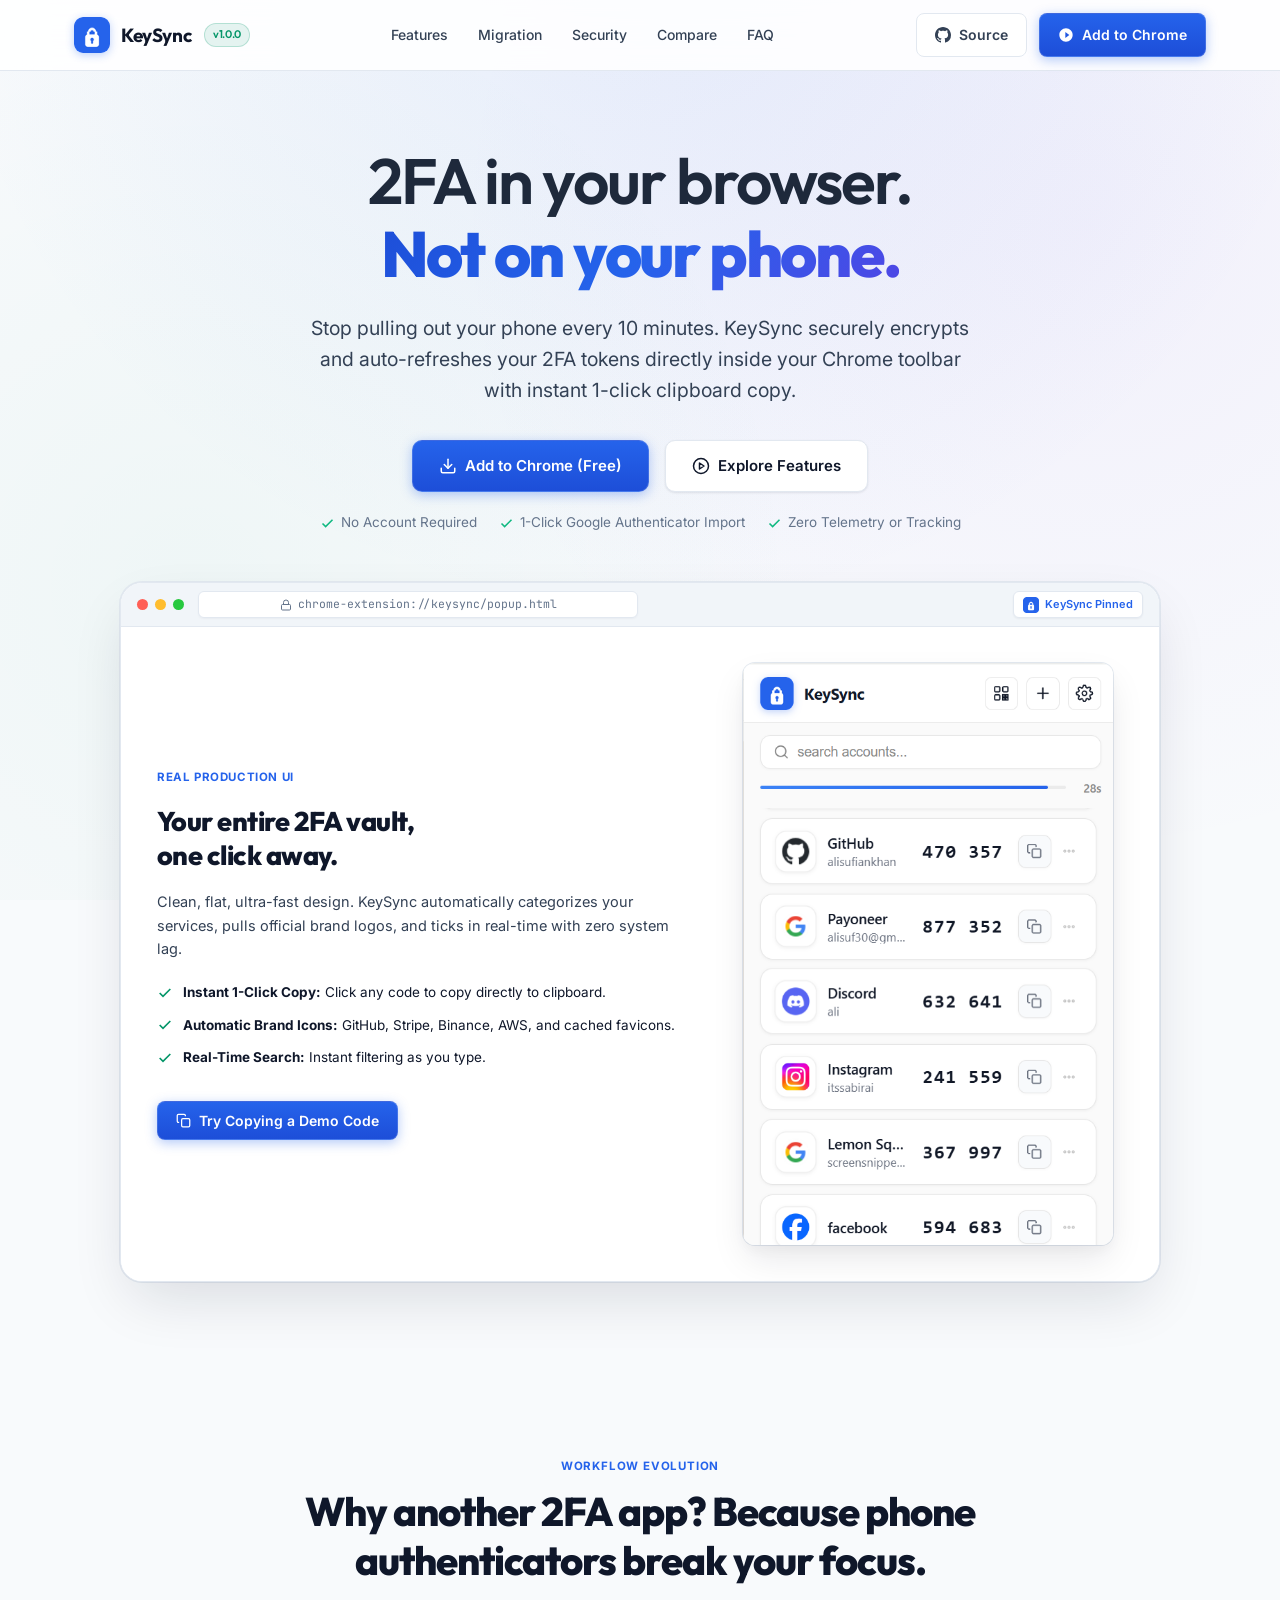
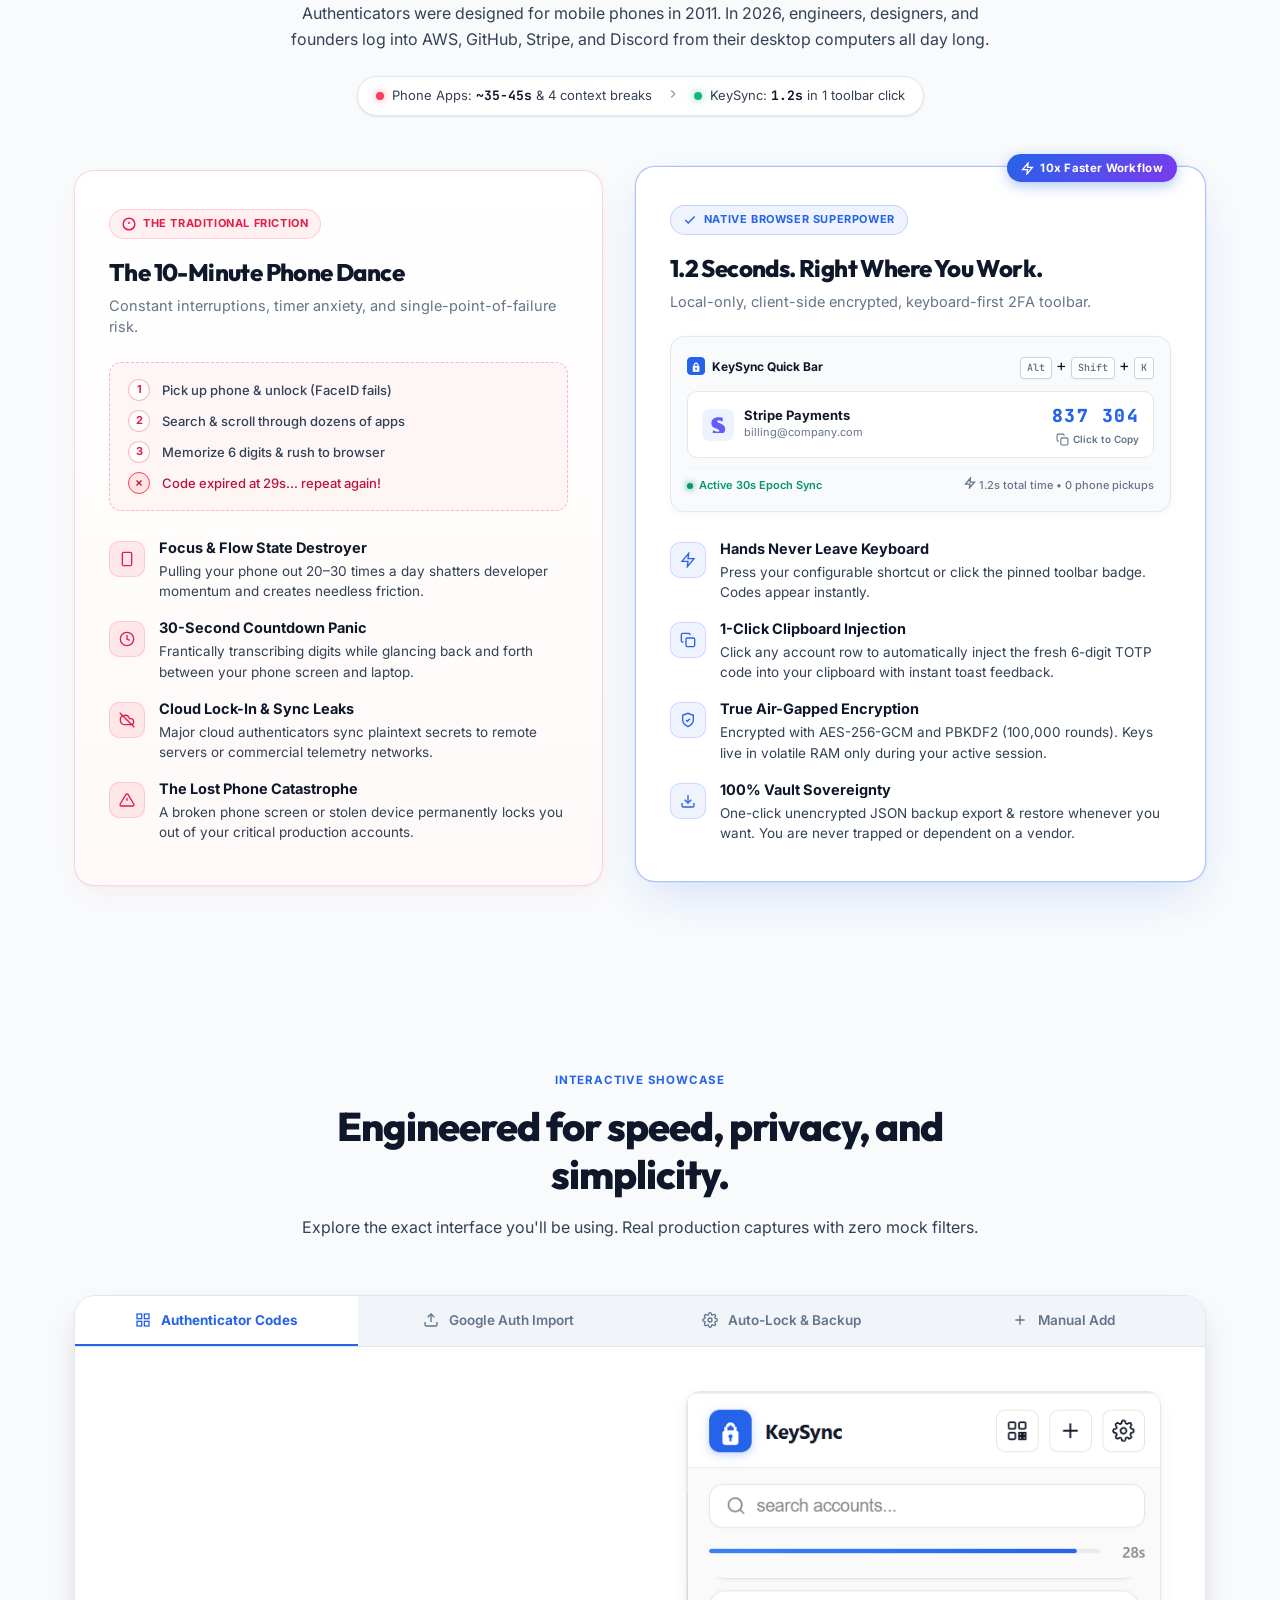
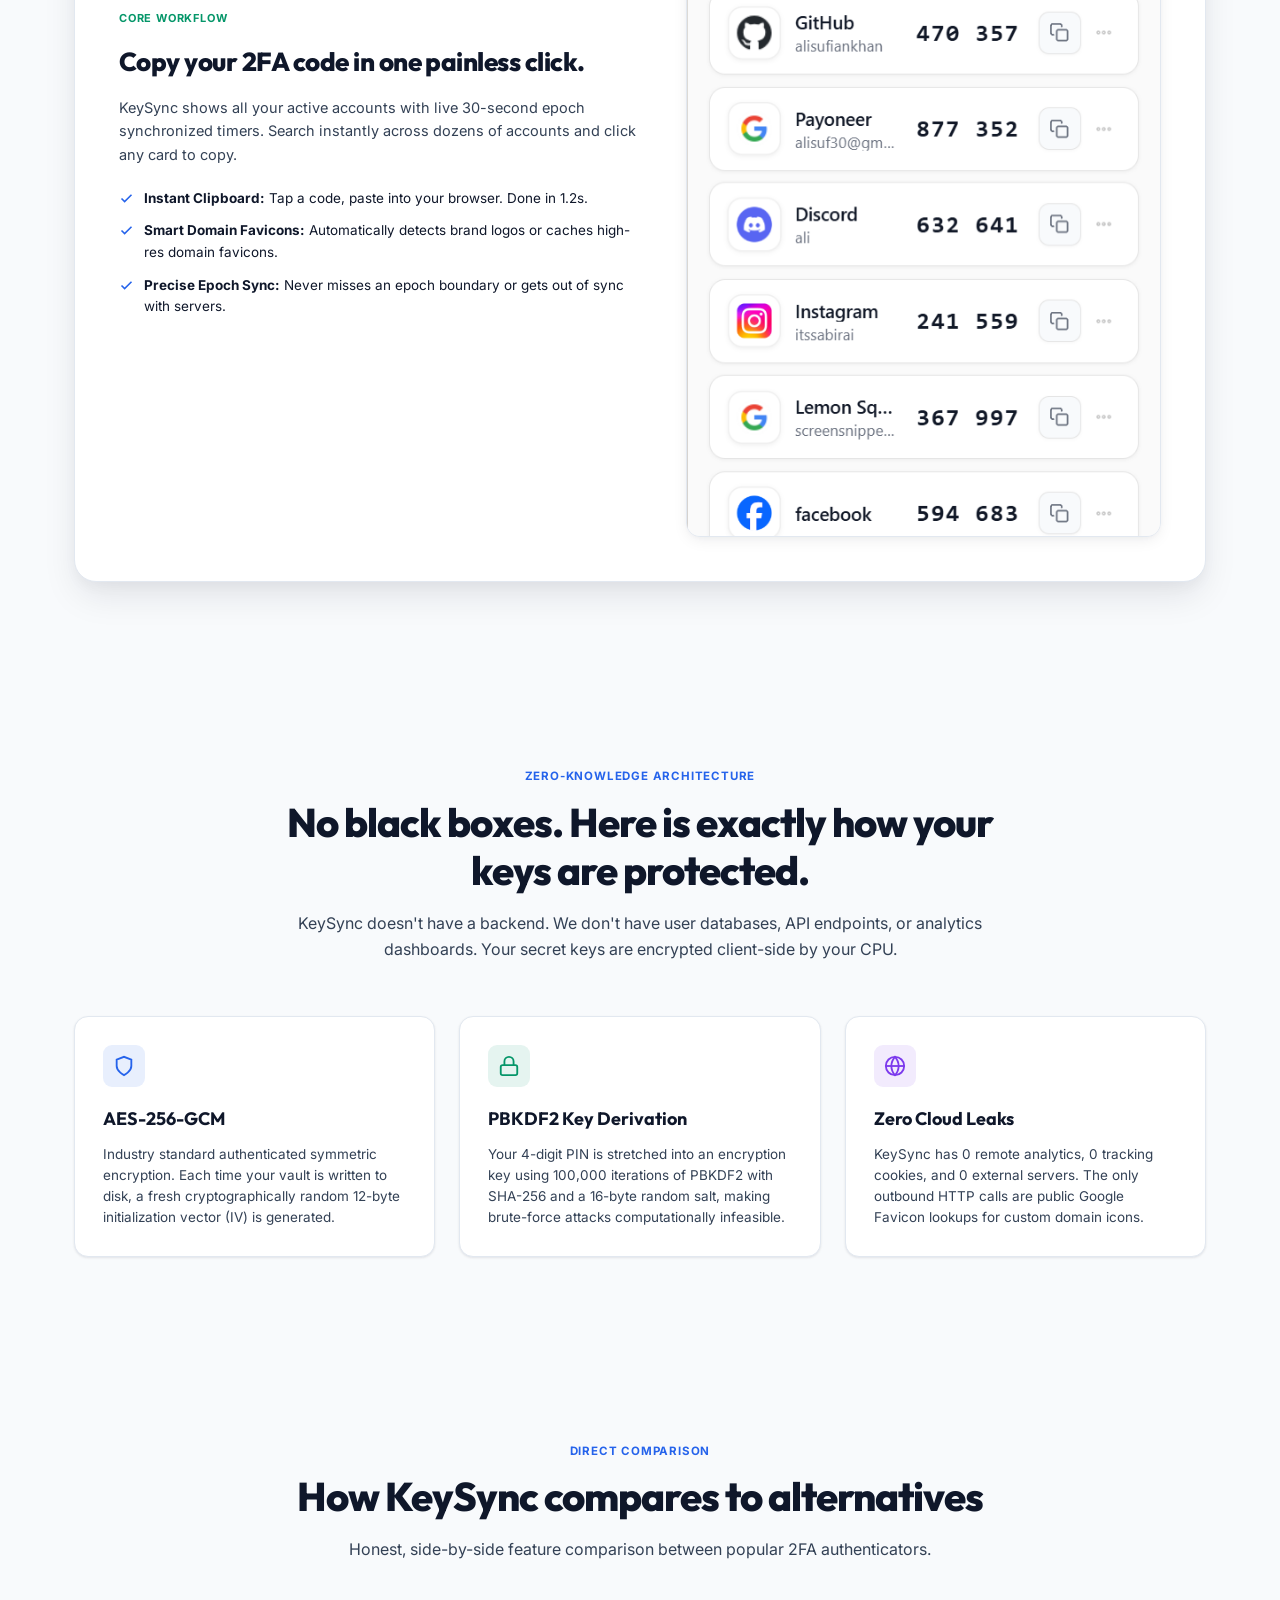
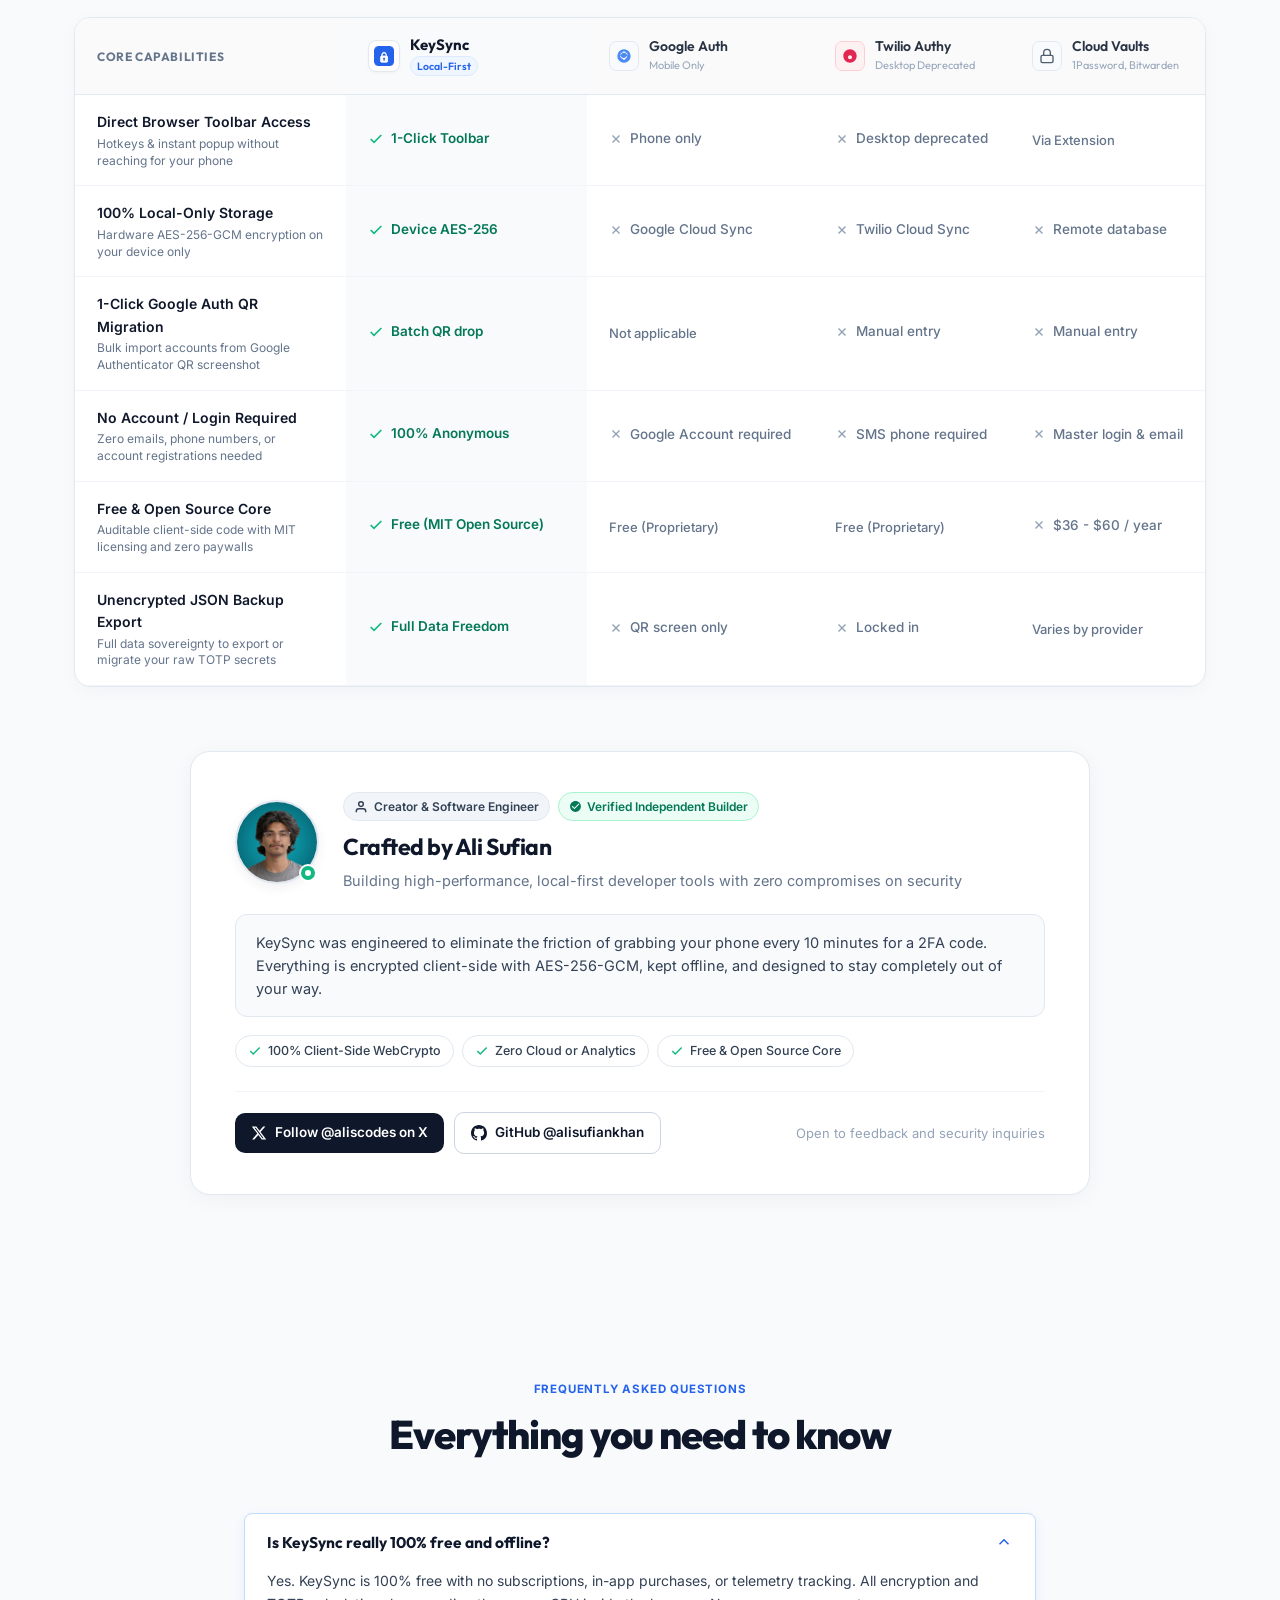
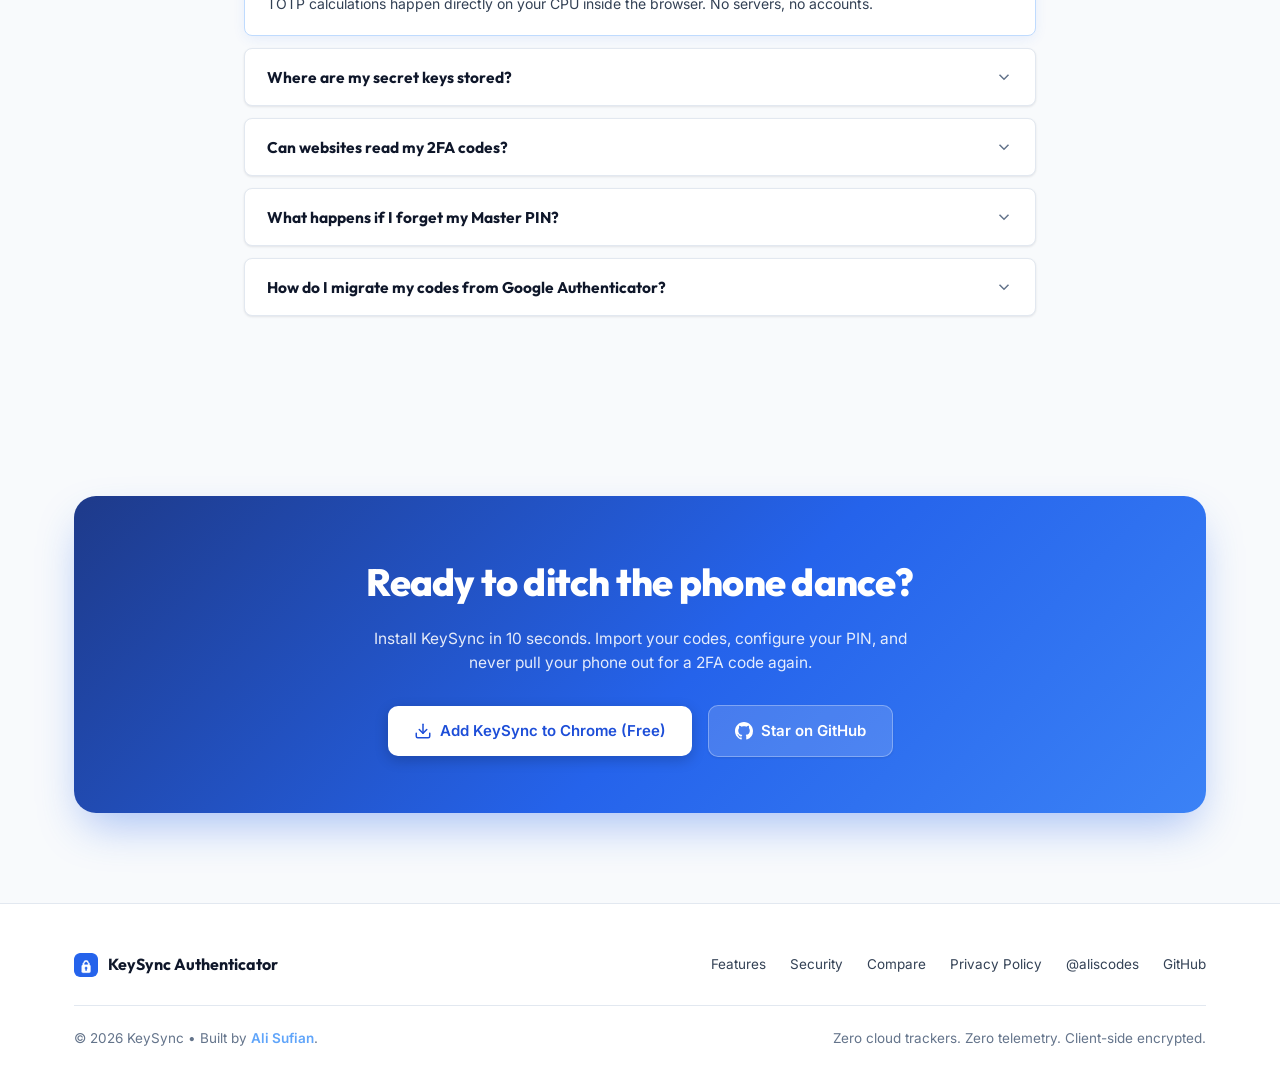
==== commit efd17fc8: "Redesign comparison table into clean, human UI without blue lines or pill clutter" ====
--- a/docs/index.html
+++ b/docs/index.html
@@ -756,14 +756,11 @@
               <th class="matrix-keysync-th">
                 <div class="col-brand-header">
                   <div class="col-brand-icon-box">
-                    <img src="assets/icon-32.png" width="22" height="22" alt="KeySync">
+                    <img src="assets/icon-32.png" width="20" height="20" alt="KeySync">
                   </div>
                   <div class="col-brand-info">
                     <div class="col-brand-title">KeySync</div>
-                    <span class="col-brand-badge">
-                      <svg viewBox="0 0 24 24" width="10" height="10" fill="none" stroke="currentColor" stroke-width="2.5"><polygon points="13 2 3 14 12 14 11 22 21 10 12 10 13 2"></polygon></svg>
-                      <span>Recommended</span>
-                    </span>
+                    <span class="col-brand-badge">Local-First</span>
                   </div>
                 </div>
               </th>
@@ -791,7 +788,7 @@
                   </div>
                   <div class="col-brand-info">
                     <div class="col-brand-name">Twilio Authy</div>
-                    <span class="col-brand-caption">Cloud Desktop Deprecated</span>
+                    <span class="col-brand-caption">Desktop Deprecated</span>
                   </div>
                 </div>
               </th>
@@ -818,38 +815,25 @@
                 <div class="feature-cell-desc">Hotkeys &amp; instant popup without reaching for your phone</div>
               </td>
               <td class="keysync-cell">
-                <div class="status-pill status-win">
-                  <svg viewBox="0 0 24 24" width="14" height="14" fill="none" stroke="currentColor" stroke-width="2.5">
-                    <polyline points="20 6 9 17 4 12"></polyline>
-                  </svg>
-                  <span>Native Toolbar</span>
-                </div>
-              </td>
-              <td>
-                <div class="status-pill status-loss">
-                  <svg viewBox="0 0 24 24" width="14" height="14" fill="none" stroke="currentColor" stroke-width="2.5">
-                    <line x1="18" y1="6" x2="6" y2="18"></line>
-                    <line x1="6" y1="6" x2="18" y2="18"></line>
-                  </svg>
-                  <span>Phone Only</span>
-                </div>
-              </td>
-              <td>
-                <div class="status-pill status-loss">
-                  <svg viewBox="0 0 24 24" width="14" height="14" fill="none" stroke="currentColor" stroke-width="2.5">
-                    <line x1="18" y1="6" x2="6" y2="18"></line>
-                    <line x1="6" y1="6" x2="18" y2="18"></line>
-                  </svg>
-                  <span>Desktop Deprecated</span>
-                </div>
-              </td>
-              <td>
-                <div class="status-pill status-neutral">
-                  <svg viewBox="0 0 24 24" width="14" height="14" fill="none" stroke="currentColor" stroke-width="2.5">
-                    <polyline points="20 6 9 17 4 12"></polyline>
-                  </svg>
-                  <span>Via Extension</span>
-                </div>
+                <div class="feature-status status-yes">
+                  <svg class="status-icon" viewBox="0 0 24 24" width="16" height="16" fill="none" stroke="currentColor" stroke-width="2.5"><polyline points="20 6 9 17 4 12"></polyline></svg>
+                  <span>1-Click Toolbar</span>
+                </div>
+              </td>
+              <td>
+                <div class="feature-status status-no">
+                  <svg class="status-icon" viewBox="0 0 24 24" width="14" height="14" fill="none" stroke="currentColor" stroke-width="2.5"><line x1="18" y1="6" x2="6" y2="18"></line><line x1="6" y1="6" x2="18" y2="18"></line></svg>
+                  <span>Phone only</span>
+                </div>
+              </td>
+              <td>
+                <div class="feature-status status-no">
+                  <svg class="status-icon" viewBox="0 0 24 24" width="14" height="14" fill="none" stroke="currentColor" stroke-width="2.5"><line x1="18" y1="6" x2="6" y2="18"></line><line x1="6" y1="6" x2="18" y2="18"></line></svg>
+                  <span>Desktop deprecated</span>
+                </div>
+              </td>
+              <td>
+                <span class="status-text">Via Extension</span>
               </td>
             </tr>
             <tr>
@@ -858,38 +842,27 @@
                 <div class="feature-cell-desc">Hardware AES-256-GCM encryption on your device only</div>
               </td>
               <td class="keysync-cell">
-                <div class="status-pill status-win">
-                  <svg viewBox="0 0 24 24" width="14" height="14" fill="none" stroke="currentColor" stroke-width="2.5">
-                    <polyline points="20 6 9 17 4 12"></polyline>
-                  </svg>
-                  <span>Zero Cloud Sync</span>
-                </div>
-              </td>
-              <td>
-                <div class="status-pill status-loss">
-                  <svg viewBox="0 0 24 24" width="14" height="14" fill="none" stroke="currentColor" stroke-width="2.5">
-                    <line x1="18" y1="6" x2="6" y2="18"></line>
-                    <line x1="6" y1="6" x2="18" y2="18"></line>
-                  </svg>
+                <div class="feature-status status-yes">
+                  <svg class="status-icon" viewBox="0 0 24 24" width="16" height="16" fill="none" stroke="currentColor" stroke-width="2.5"><polyline points="20 6 9 17 4 12"></polyline></svg>
+                  <span>Device AES-256</span>
+                </div>
+              </td>
+              <td>
+                <div class="feature-status status-no">
+                  <svg class="status-icon" viewBox="0 0 24 24" width="14" height="14" fill="none" stroke="currentColor" stroke-width="2.5"><line x1="18" y1="6" x2="6" y2="18"></line><line x1="6" y1="6" x2="18" y2="18"></line></svg>
                   <span>Google Cloud Sync</span>
                 </div>
               </td>
               <td>
-                <div class="status-pill status-loss">
-                  <svg viewBox="0 0 24 24" width="14" height="14" fill="none" stroke="currentColor" stroke-width="2.5">
-                    <line x1="18" y1="6" x2="6" y2="18"></line>
-                    <line x1="6" y1="6" x2="18" y2="18"></line>
-                  </svg>
+                <div class="feature-status status-no">
+                  <svg class="status-icon" viewBox="0 0 24 24" width="14" height="14" fill="none" stroke="currentColor" stroke-width="2.5"><line x1="18" y1="6" x2="6" y2="18"></line><line x1="6" y1="6" x2="18" y2="18"></line></svg>
                   <span>Twilio Cloud Sync</span>
                 </div>
               </td>
               <td>
-                <div class="status-pill status-loss">
-                  <svg viewBox="0 0 24 24" width="14" height="14" fill="none" stroke="currentColor" stroke-width="2.5">
-                    <line x1="18" y1="6" x2="6" y2="18"></line>
-                    <line x1="6" y1="6" x2="18" y2="18"></line>
-                  </svg>
-                  <span>Stored on Remote DBs</span>
+                <div class="feature-status status-no">
+                  <svg class="status-icon" viewBox="0 0 24 24" width="14" height="14" fill="none" stroke="currentColor" stroke-width="2.5"><line x1="18" y1="6" x2="6" y2="18"></line><line x1="6" y1="6" x2="18" y2="18"></line></svg>
+                  <span>Remote database</span>
                 </div>
               </td>
             </tr>
@@ -899,34 +872,24 @@
                 <div class="feature-cell-desc">Bulk import accounts from Google Authenticator QR screenshot</div>
               </td>
               <td class="keysync-cell">
-                <div class="status-pill status-win">
-                  <svg viewBox="0 0 24 24" width="14" height="14" fill="none" stroke="currentColor" stroke-width="2.5">
-                    <polyline points="20 6 9 17 4 12"></polyline>
-                  </svg>
-                  <span>Instant Batch Drop</span>
-                </div>
-              </td>
-              <td>
-                <div class="status-pill status-muted">
-                  <span>N/A</span>
-                </div>
-              </td>
-              <td>
-                <div class="status-pill status-loss">
-                  <svg viewBox="0 0 24 24" width="14" height="14" fill="none" stroke="currentColor" stroke-width="2.5">
-                    <line x1="18" y1="6" x2="6" y2="18"></line>
-                    <line x1="6" y1="6" x2="18" y2="18"></line>
-                  </svg>
-                  <span>Manual Entry Only</span>
-                </div>
-              </td>
-              <td>
-                <div class="status-pill status-loss">
-                  <svg viewBox="0 0 24 24" width="14" height="14" fill="none" stroke="currentColor" stroke-width="2.5">
-                    <line x1="18" y1="6" x2="6" y2="18"></line>
-                    <line x1="6" y1="6" x2="18" y2="18"></line>
-                  </svg>
-                  <span>Manual One-by-One</span>
+                <div class="feature-status status-yes">
+                  <svg class="status-icon" viewBox="0 0 24 24" width="16" height="16" fill="none" stroke="currentColor" stroke-width="2.5"><polyline points="20 6 9 17 4 12"></polyline></svg>
+                  <span>Batch QR drop</span>
+                </div>
+              </td>
+              <td>
+                <span class="status-text">Not applicable</span>
+              </td>
+              <td>
+                <div class="feature-status status-no">
+                  <svg class="status-icon" viewBox="0 0 24 24" width="14" height="14" fill="none" stroke="currentColor" stroke-width="2.5"><line x1="18" y1="6" x2="6" y2="18"></line><line x1="6" y1="6" x2="18" y2="18"></line></svg>
+                  <span>Manual entry</span>
+                </div>
+              </td>
+              <td>
+                <div class="feature-status status-no">
+                  <svg class="status-icon" viewBox="0 0 24 24" width="14" height="14" fill="none" stroke="currentColor" stroke-width="2.5"><line x1="18" y1="6" x2="6" y2="18"></line><line x1="6" y1="6" x2="18" y2="18"></line></svg>
+                  <span>Manual entry</span>
                 </div>
               </td>
             </tr>
@@ -936,38 +899,27 @@
                 <div class="feature-cell-desc">Zero emails, phone numbers, or account registrations needed</div>
               </td>
               <td class="keysync-cell">
-                <div class="status-pill status-win">
-                  <svg viewBox="0 0 24 24" width="14" height="14" fill="none" stroke="currentColor" stroke-width="2.5">
-                    <polyline points="20 6 9 17 4 12"></polyline>
-                  </svg>
+                <div class="feature-status status-yes">
+                  <svg class="status-icon" viewBox="0 0 24 24" width="16" height="16" fill="none" stroke="currentColor" stroke-width="2.5"><polyline points="20 6 9 17 4 12"></polyline></svg>
                   <span>100% Anonymous</span>
                 </div>
               </td>
               <td>
-                <div class="status-pill status-loss">
-                  <svg viewBox="0 0 24 24" width="14" height="14" fill="none" stroke="currentColor" stroke-width="2.5">
-                    <line x1="18" y1="6" x2="6" y2="18"></line>
-                    <line x1="6" y1="6" x2="18" y2="18"></line>
-                  </svg>
-                  <span>Google Account</span>
-                </div>
-              </td>
-              <td>
-                <div class="status-pill status-loss">
-                  <svg viewBox="0 0 24 24" width="14" height="14" fill="none" stroke="currentColor" stroke-width="2.5">
-                    <line x1="18" y1="6" x2="6" y2="18"></line>
-                    <line x1="6" y1="6" x2="18" y2="18"></line>
-                  </svg>
-                  <span>SMS Phone Required</span>
-                </div>
-              </td>
-              <td>
-                <div class="status-pill status-loss">
-                  <svg viewBox="0 0 24 24" width="14" height="14" fill="none" stroke="currentColor" stroke-width="2.5">
-                    <line x1="18" y1="6" x2="6" y2="18"></line>
-                    <line x1="6" y1="6" x2="18" y2="18"></line>
-                  </svg>
-                  <span>Master Login &amp; Email</span>
+                <div class="feature-status status-no">
+                  <svg class="status-icon" viewBox="0 0 24 24" width="14" height="14" fill="none" stroke="currentColor" stroke-width="2.5"><line x1="18" y1="6" x2="6" y2="18"></line><line x1="6" y1="6" x2="18" y2="18"></line></svg>
+                  <span>Google Account required</span>
+                </div>
+              </td>
+              <td>
+                <div class="feature-status status-no">
+                  <svg class="status-icon" viewBox="0 0 24 24" width="14" height="14" fill="none" stroke="currentColor" stroke-width="2.5"><line x1="18" y1="6" x2="6" y2="18"></line><line x1="6" y1="6" x2="18" y2="18"></line></svg>
+                  <span>SMS phone required</span>
+                </div>
+              </td>
+              <td>
+                <div class="feature-status status-no">
+                  <svg class="status-icon" viewBox="0 0 24 24" width="14" height="14" fill="none" stroke="currentColor" stroke-width="2.5"><line x1="18" y1="6" x2="6" y2="18"></line><line x1="6" y1="6" x2="18" y2="18"></line></svg>
+                  <span>Master login &amp; email</span>
                 </div>
               </td>
             </tr>
@@ -977,30 +929,21 @@
                 <div class="feature-cell-desc">Auditable client-side code with MIT licensing and zero paywalls</div>
               </td>
               <td class="keysync-cell">
-                <div class="status-pill status-win">
-                  <svg viewBox="0 0 24 24" width="14" height="14" fill="none" stroke="currentColor" stroke-width="2.5">
-                    <polyline points="20 6 9 17 4 12"></polyline>
-                  </svg>
-                  <span>Free &amp; Auditable (MIT)</span>
-                </div>
-              </td>
-              <td>
-                <div class="status-pill status-neutral">
-                  <span>Free (Proprietary)</span>
-                </div>
-              </td>
-              <td>
-                <div class="status-pill status-neutral">
-                  <span>Free (Proprietary)</span>
-                </div>
-              </td>
-              <td>
-                <div class="status-pill status-loss">
-                  <svg viewBox="0 0 24 24" width="14" height="14" fill="none" stroke="currentColor" stroke-width="2.5">
-                    <line x1="18" y1="6" x2="6" y2="18"></line>
-                    <line x1="6" y1="6" x2="18" y2="18"></line>
-                  </svg>
-                  <span>$36 – $60 / year</span>
+                <div class="feature-status status-yes">
+                  <svg class="status-icon" viewBox="0 0 24 24" width="16" height="16" fill="none" stroke="currentColor" stroke-width="2.5"><polyline points="20 6 9 17 4 12"></polyline></svg>
+                  <span>Free (MIT Open Source)</span>
+                </div>
+              </td>
+              <td>
+                <span class="status-text">Free (Proprietary)</span>
+              </td>
+              <td>
+                <span class="status-text">Free (Proprietary)</span>
+              </td>
+              <td>
+                <div class="feature-status status-no">
+                  <svg class="status-icon" viewBox="0 0 24 24" width="14" height="14" fill="none" stroke="currentColor" stroke-width="2.5"><line x1="18" y1="6" x2="6" y2="18"></line><line x1="6" y1="6" x2="18" y2="18"></line></svg>
+                  <span>$36 - $60 / year</span>
                 </div>
               </td>
             </tr>
@@ -1010,35 +953,25 @@
                 <div class="feature-cell-desc">Full data sovereignty to export or migrate your raw TOTP secrets</div>
               </td>
               <td class="keysync-cell">
-                <div class="status-pill status-win">
-                  <svg viewBox="0 0 24 24" width="14" height="14" fill="none" stroke="currentColor" stroke-width="2.5">
-                    <polyline points="20 6 9 17 4 12"></polyline>
-                  </svg>
+                <div class="feature-status status-yes">
+                  <svg class="status-icon" viewBox="0 0 24 24" width="16" height="16" fill="none" stroke="currentColor" stroke-width="2.5"><polyline points="20 6 9 17 4 12"></polyline></svg>
                   <span>Full Data Freedom</span>
                 </div>
               </td>
               <td>
-                <div class="status-pill status-loss">
-                  <svg viewBox="0 0 24 24" width="14" height="14" fill="none" stroke="currentColor" stroke-width="2.5">
-                    <line x1="18" y1="6" x2="6" y2="18"></line>
-                    <line x1="6" y1="6" x2="18" y2="18"></line>
-                  </svg>
-                  <span>QR Screen Only</span>
-                </div>
-              </td>
-              <td>
-                <div class="status-pill status-loss">
-                  <svg viewBox="0 0 24 24" width="14" height="14" fill="none" stroke="currentColor" stroke-width="2.5">
-                    <line x1="18" y1="6" x2="6" y2="18"></line>
-                    <line x1="6" y1="6" x2="18" y2="18"></line>
-                  </svg>
-                  <span>Locked In</span>
-                </div>
-              </td>
-              <td>
-                <div class="status-pill status-neutral">
-                  <span>Varies by Provider</span>
-                </div>
+                <div class="feature-status status-no">
+                  <svg class="status-icon" viewBox="0 0 24 24" width="14" height="14" fill="none" stroke="currentColor" stroke-width="2.5"><line x1="18" y1="6" x2="6" y2="18"></line><line x1="6" y1="6" x2="18" y2="18"></line></svg>
+                  <span>QR screen only</span>
+                </div>
+              </td>
+              <td>
+                <div class="feature-status status-no">
+                  <svg class="status-icon" viewBox="0 0 24 24" width="14" height="14" fill="none" stroke="currentColor" stroke-width="2.5"><line x1="18" y1="6" x2="6" y2="18"></line><line x1="6" y1="6" x2="18" y2="18"></line></svg>
+                  <span>Locked in</span>
+                </div>
+              </td>
+              <td>
+                <span class="status-text">Varies by provider</span>
               </td>
             </tr>
           </tbody>
--- a/docs/style.css
+++ b/docs/style.css
@@ -131,11 +131,13 @@
   transition: all var(--transition-fast);
 }
 
-.nav-inner {
+.nav-inner,
+.nav-container {
   display: flex;
   align-items: center;
   justify-content: space-between;
   height: 70px;
+  gap: 20px;
 }
 
 .brand-link {
@@ -1209,16 +1211,16 @@
    ========================================================================== */
 .matrix-wrap {
   overflow-x: auto;
-  border: 1px solid var(--border-card);
-  border-radius: 20px;
-  background: var(--bg-surface);
-  box-shadow: 0 16px 44px -8px rgba(15, 23, 42, 0.08), 0 1px 3px rgba(15, 23, 42, 0.04);
+  border: 1px solid #E2E8F0;
+  border-radius: 16px;
+  background: #FFFFFF;
+  box-shadow: 0 4px 20px -2px rgba(15, 23, 42, 0.04);
   -webkit-overflow-scrolling: touch;
 }
 
 .matrix-table {
   width: 100%;
-  min-width: 860px;
+  min-width: 840px;
   border-collapse: separate;
   border-spacing: 0;
   text-align: left;
@@ -1227,9 +1229,9 @@
 
 /* Headers */
 .matrix-table th {
-  padding: 22px 20px;
-  background: #F8FAFC;
-  border-bottom: 1px solid var(--border-card);
+  padding: 18px 22px;
+  background: #FAFAFA;
+  border-bottom: 1px solid #E2E8F0;
   font-family: var(--font-heading);
   vertical-align: middle;
 }
@@ -1242,27 +1244,27 @@
   font-size: 12px;
   font-weight: 700;
   text-transform: uppercase;
-  letter-spacing: 0.8px;
-  color: var(--text-muted);
+  letter-spacing: 0.6px;
+  color: #64748B;
 }
 
 /* Brand Header Containers */
 .col-brand-header {
   display: flex;
   align-items: center;
-  gap: 12px;
+  gap: 10px;
 }
 
 .col-brand-icon-box {
-  width: 36px;
-  height: 36px;
+  width: 32px;
+  height: 32px;
   background: #FFFFFF;
-  border-radius: 10px;
-  border: 1px solid rgba(37, 99, 235, 0.2);
+  border-radius: 8px;
+  border: 1px solid #E2E8F0;
   display: flex;
   align-items: center;
   justify-content: center;
-  box-shadow: 0 2px 8px rgba(37, 99, 235, 0.15);
+  box-shadow: 0 1px 3px rgba(0, 0, 0, 0.04);
   flex-shrink: 0;
 }
 
@@ -1273,32 +1275,32 @@
 }
 
 .col-brand-title {
-  font-size: 16px;
-  font-weight: 800;
-  color: var(--accent-blue);
+  font-size: 15px;
+  font-weight: 700;
+  color: #0F172A;
   line-height: 1.2;
 }
 
 .col-brand-badge {
   display: inline-block;
-  font-size: 10px;
-  font-weight: 700;
-  letter-spacing: 0.3px;
-  color: #1D4ED8;
-  background: rgba(37, 99, 235, 0.12);
-  padding: 2px 7px;
-  border-radius: var(--radius-full);
+  font-size: 10.5px;
+  font-weight: 600;
+  color: #2563EB;
+  background: #EFF6FF;
+  border: 1px solid #DBEAFE;
+  padding: 1px 6px;
+  border-radius: 9999px;
   width: fit-content;
 }
 
 .col-brand-subtle {
-  opacity: 0.9;
+  opacity: 0.95;
 }
 
 .col-brand-avatar {
-  width: 32px;
-  height: 32px;
-  border-radius: 8px;
+  width: 30px;
+  height: 30px;
+  border-radius: 7px;
   display: flex;
   align-items: center;
   justify-content: center;
@@ -1306,7 +1308,7 @@
 }
 
 .avatar-google {
-  background: #F1F5F9;
+  background: #F8FAFC;
   color: #4285F4;
   border: 1px solid #E2E8F0;
 }
@@ -1324,43 +1326,35 @@
 }
 
 .col-brand-name {
-  font-size: 14.5px;
-  font-weight: 700;
-  color: var(--text-main);
+  font-size: 14px;
+  font-weight: 600;
+  color: #1E293B;
   line-height: 1.2;
 }
 
 .col-brand-caption {
   font-size: 11px;
-  color: var(--text-muted);
-  font-weight: 500;
-}
-
-/* KeySync Column Hero Highlights */
+  color: #94A3B8;
+  font-weight: 400;
+}
+
+/* KeySync Column (Gentle clean tint, ZERO blue border lines) */
 .matrix-table th.matrix-keysync-th {
-  background: linear-gradient(180deg, rgba(37, 99, 235, 0.08) 0%, rgba(37, 99, 235, 0.03) 100%);
-  border-left: 2px solid rgba(37, 99, 235, 0.35);
-  border-right: 2px solid rgba(37, 99, 235, 0.35);
-  border-top: 3px solid var(--accent-blue);
+  background: #F8FAFC;
   width: 22%;
+  border-bottom: 1px solid #E2E8F0;
 }
 
 .matrix-table td.keysync-cell {
-  background: rgba(37, 99, 235, 0.025);
-  border-left: 2px solid rgba(37, 99, 235, 0.3);
-  border-right: 2px solid rgba(37, 99, 235, 0.3);
-}
-
-.matrix-table tr:last-child td.keysync-cell {
-  border-bottom: 2px solid rgba(37, 99, 235, 0.3);
+  background: #F8FAFC;
 }
 
 /* Rows & Cells */
 .matrix-table td {
-  padding: 16px 20px;
+  padding: 16px 22px;
   border-bottom: 1px solid #F1F5F9;
   vertical-align: middle;
-  transition: background-color var(--transition-fast);
+  transition: background-color 0.15s ease;
 }
 
 .matrix-table tbody tr:hover td {
@@ -1368,79 +1362,60 @@
 }
 
 .matrix-table tbody tr:hover td.keysync-cell {
-  background-color: rgba(37, 99, 235, 0.06);
+  background-color: #F1F5F9;
 }
 
 .feature-cell {
-  padding-right: 24px;
+  padding-right: 20px;
 }
 
 .feature-cell-title {
   font-size: 14px;
-  font-weight: 700;
-  color: var(--text-main);
+  font-weight: 600;
+  color: #0F172A;
   margin-bottom: 2px;
 }
 
 .feature-cell-desc {
   font-size: 12px;
-  color: var(--text-muted);
+  color: #64748B;
   line-height: 1.4;
 }
 
-/* Status Pills */
-.status-pill {
+/* Clean, Human Value Displays (No Bulky Pills!) */
+.feature-status {
   display: inline-flex;
   align-items: center;
   gap: 7px;
-  padding: 6px 12px;
-  border-radius: var(--radius-full);
-  font-size: 12.5px;
+  font-size: 13.5px;
+  white-space: nowrap;
+}
+
+.status-yes {
+  color: #047857;
   font-weight: 600;
+}
+
+.status-yes .status-icon {
+  color: #10B981;
+  flex-shrink: 0;
+}
+
+.status-no {
+  color: #64748B;
+  font-weight: 500;
+}
+
+.status-no .status-icon {
+  color: #94A3B8;
+  flex-shrink: 0;
+}
+
+.status-text {
+  font-size: 13px;
+  color: #64748B;
+  font-weight: 500;
   white-space: nowrap;
-  transition: all var(--transition-fast);
-}
-
-.status-win {
-  background: rgba(5, 150, 105, 0.09);
-  color: #059669;
-  border: 1px solid rgba(5, 150, 105, 0.22);
-  font-weight: 700;
-}
-
-.status-win svg {
-  color: #059669;
-  flex-shrink: 0;
-}
-
-.status-loss {
-  background: rgba(244, 63, 94, 0.06);
-  color: #E11D48;
-  border: 1px solid rgba(244, 63, 94, 0.18);
-  font-weight: 500;
-}
-
-.status-loss svg {
-  color: #E11D48;
-  flex-shrink: 0;
-}
-
-.status-neutral {
-  background: #F1F5F9;
-  color: var(--text-secondary);
-  border: 1px solid #E2E8F0;
-  font-weight: 500;
-}
-
-.status-neutral svg {
-  color: var(--accent-blue);
-  flex-shrink: 0;
-}
-
-.status-muted {
-  color: var(--text-faint);
-  font-size: 12.5px;
-  font-weight: 500;
 }
 
 /* ==========================================================================
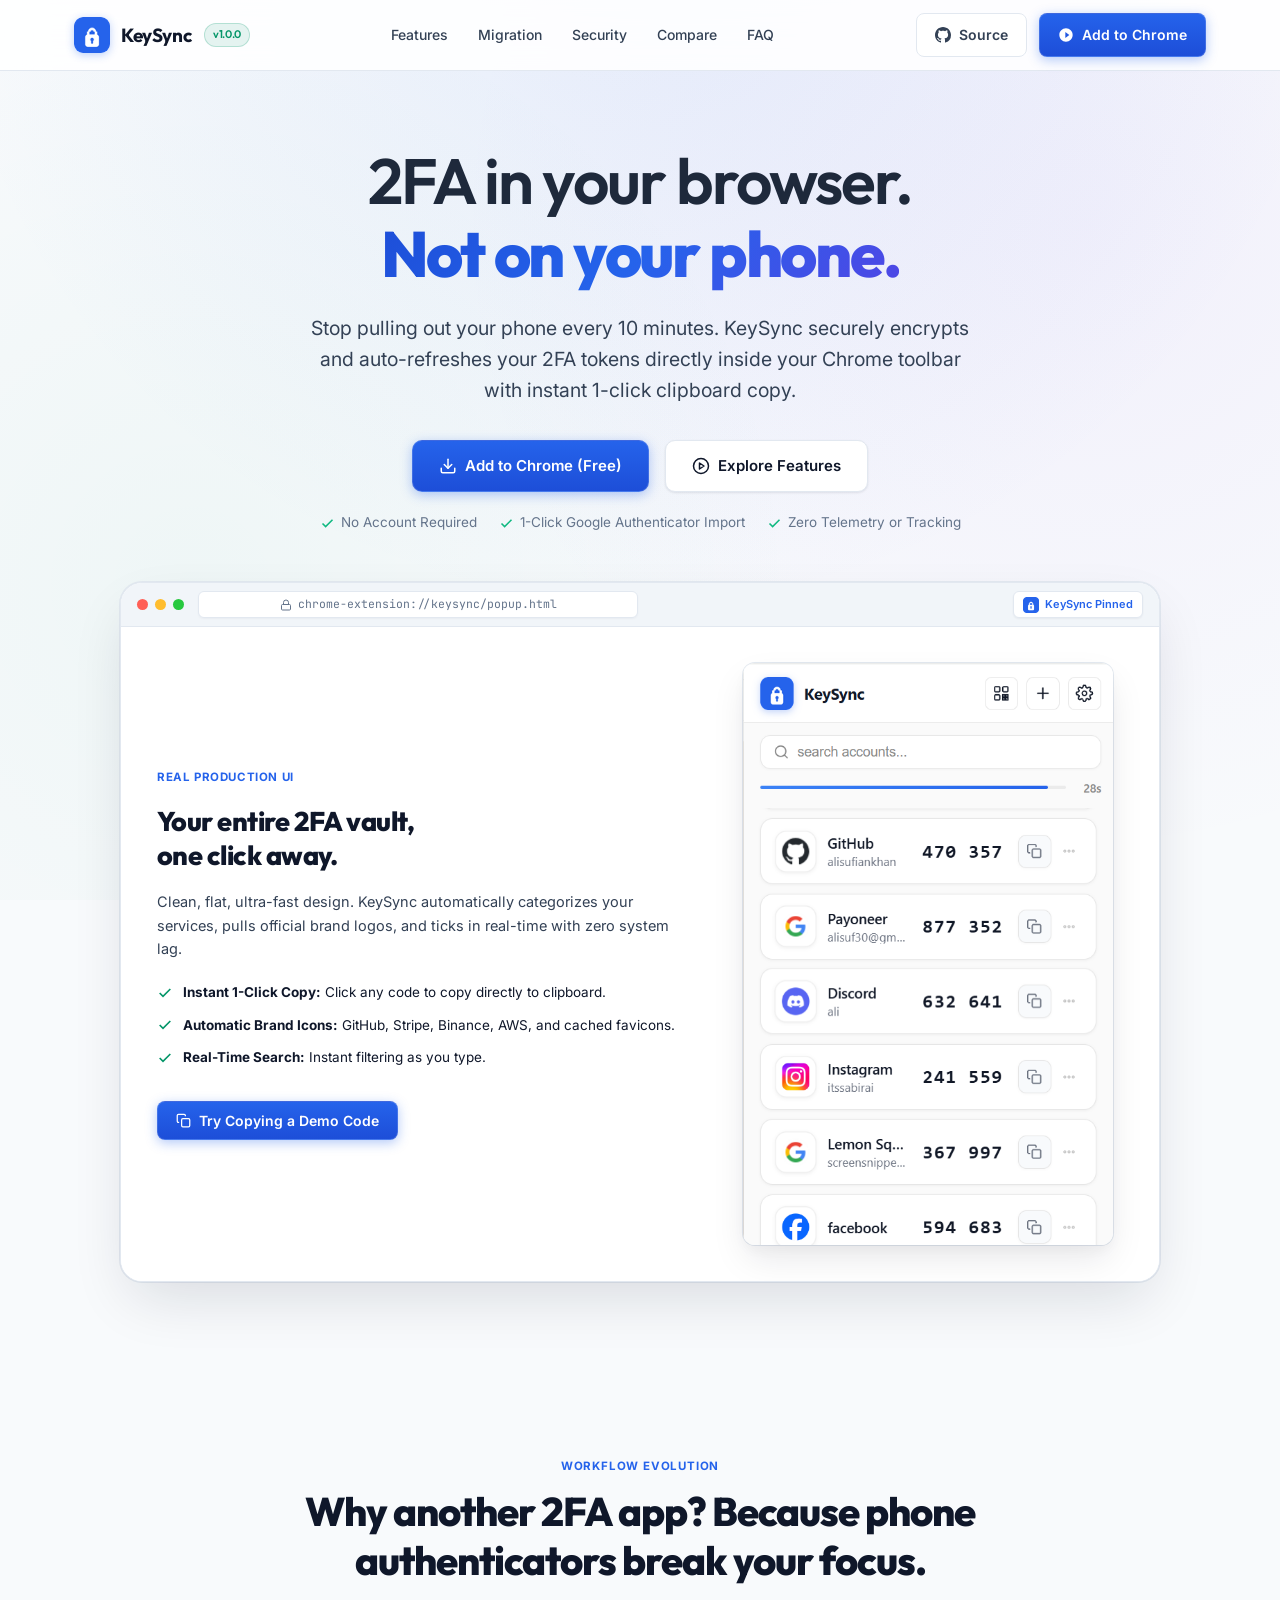
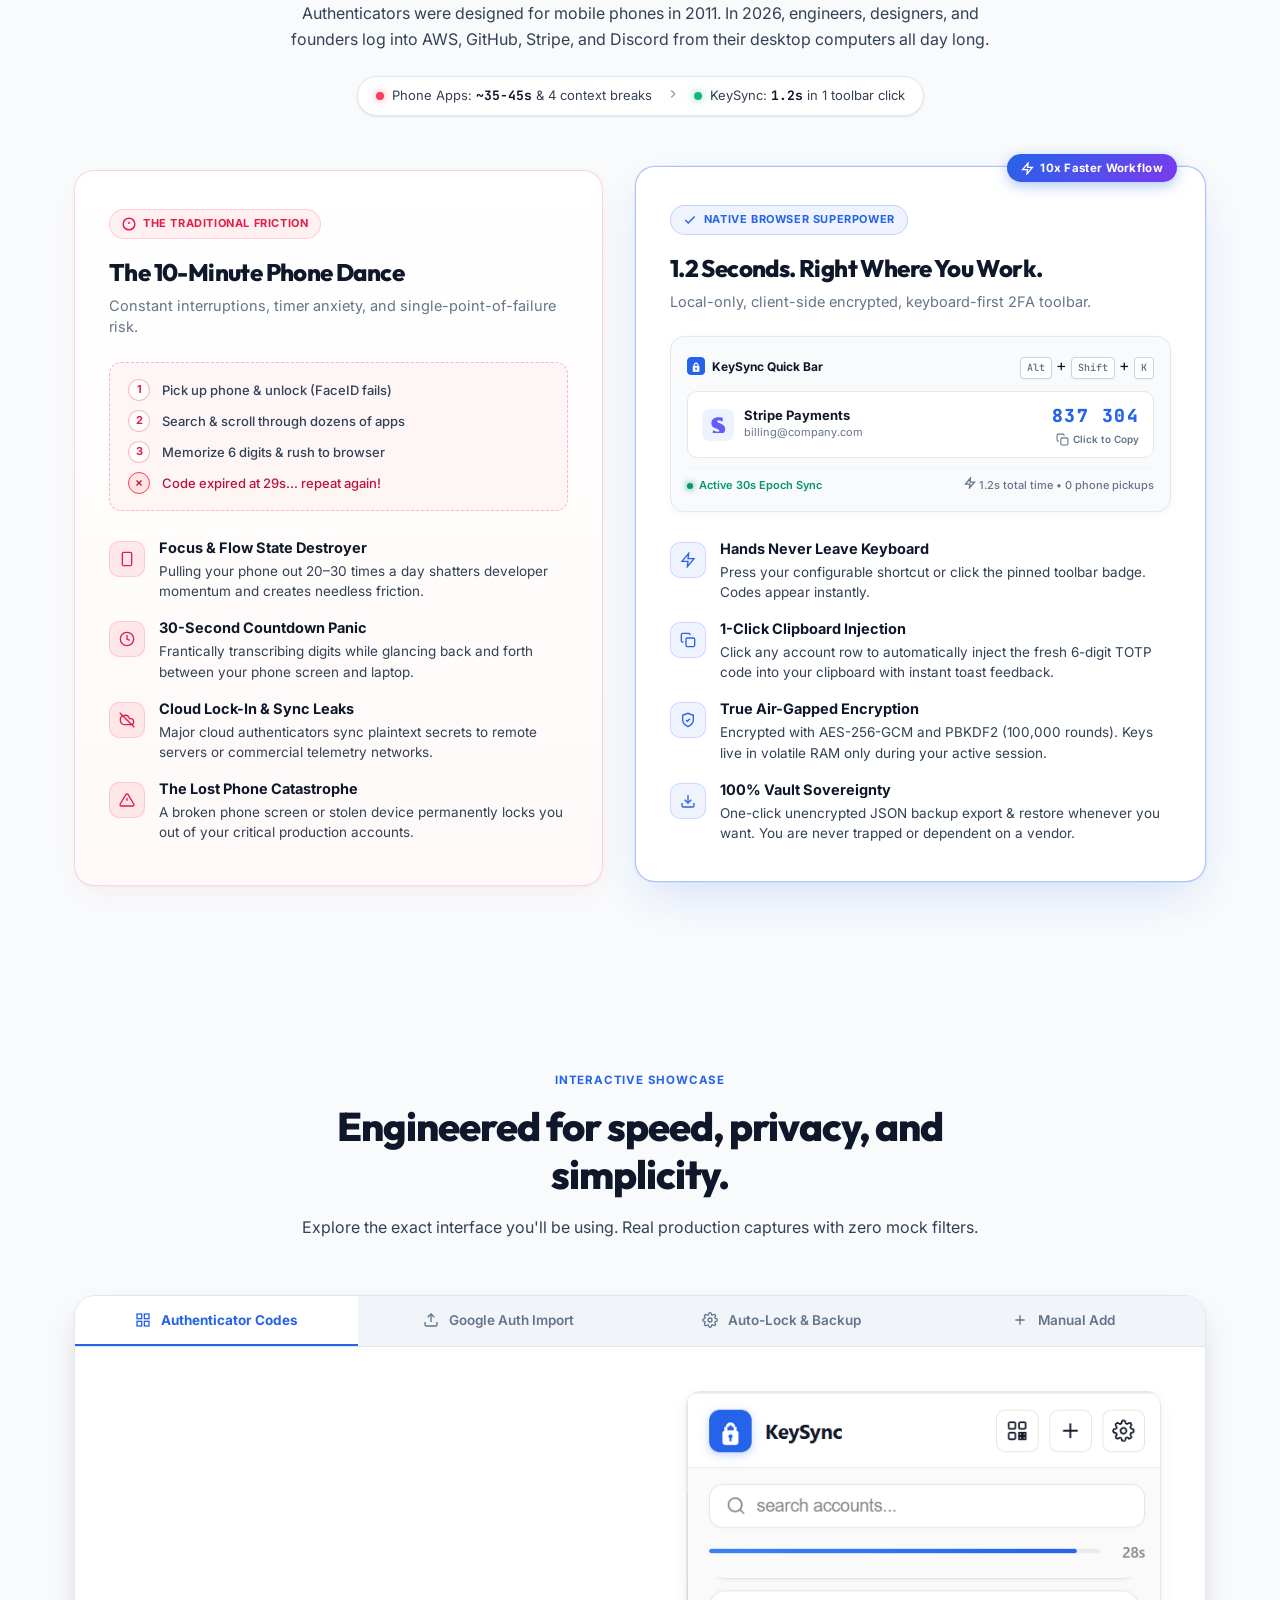
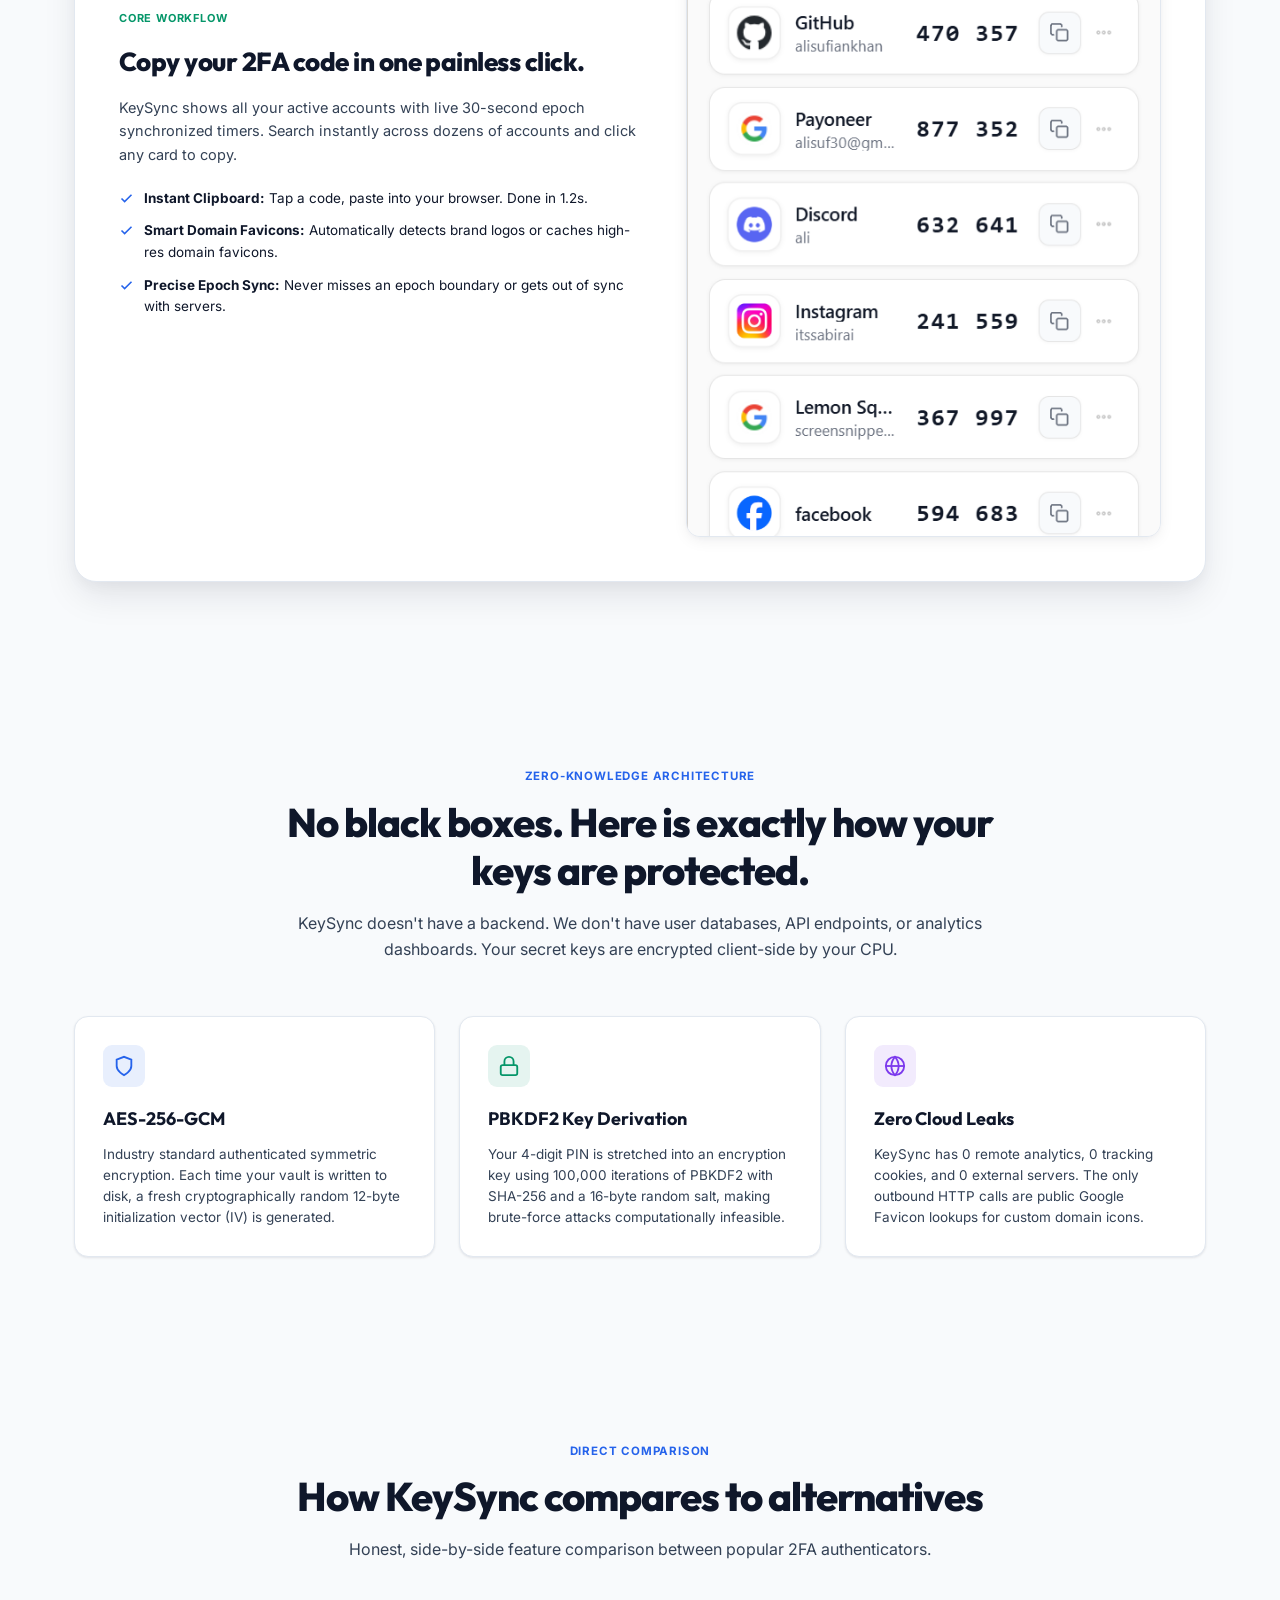
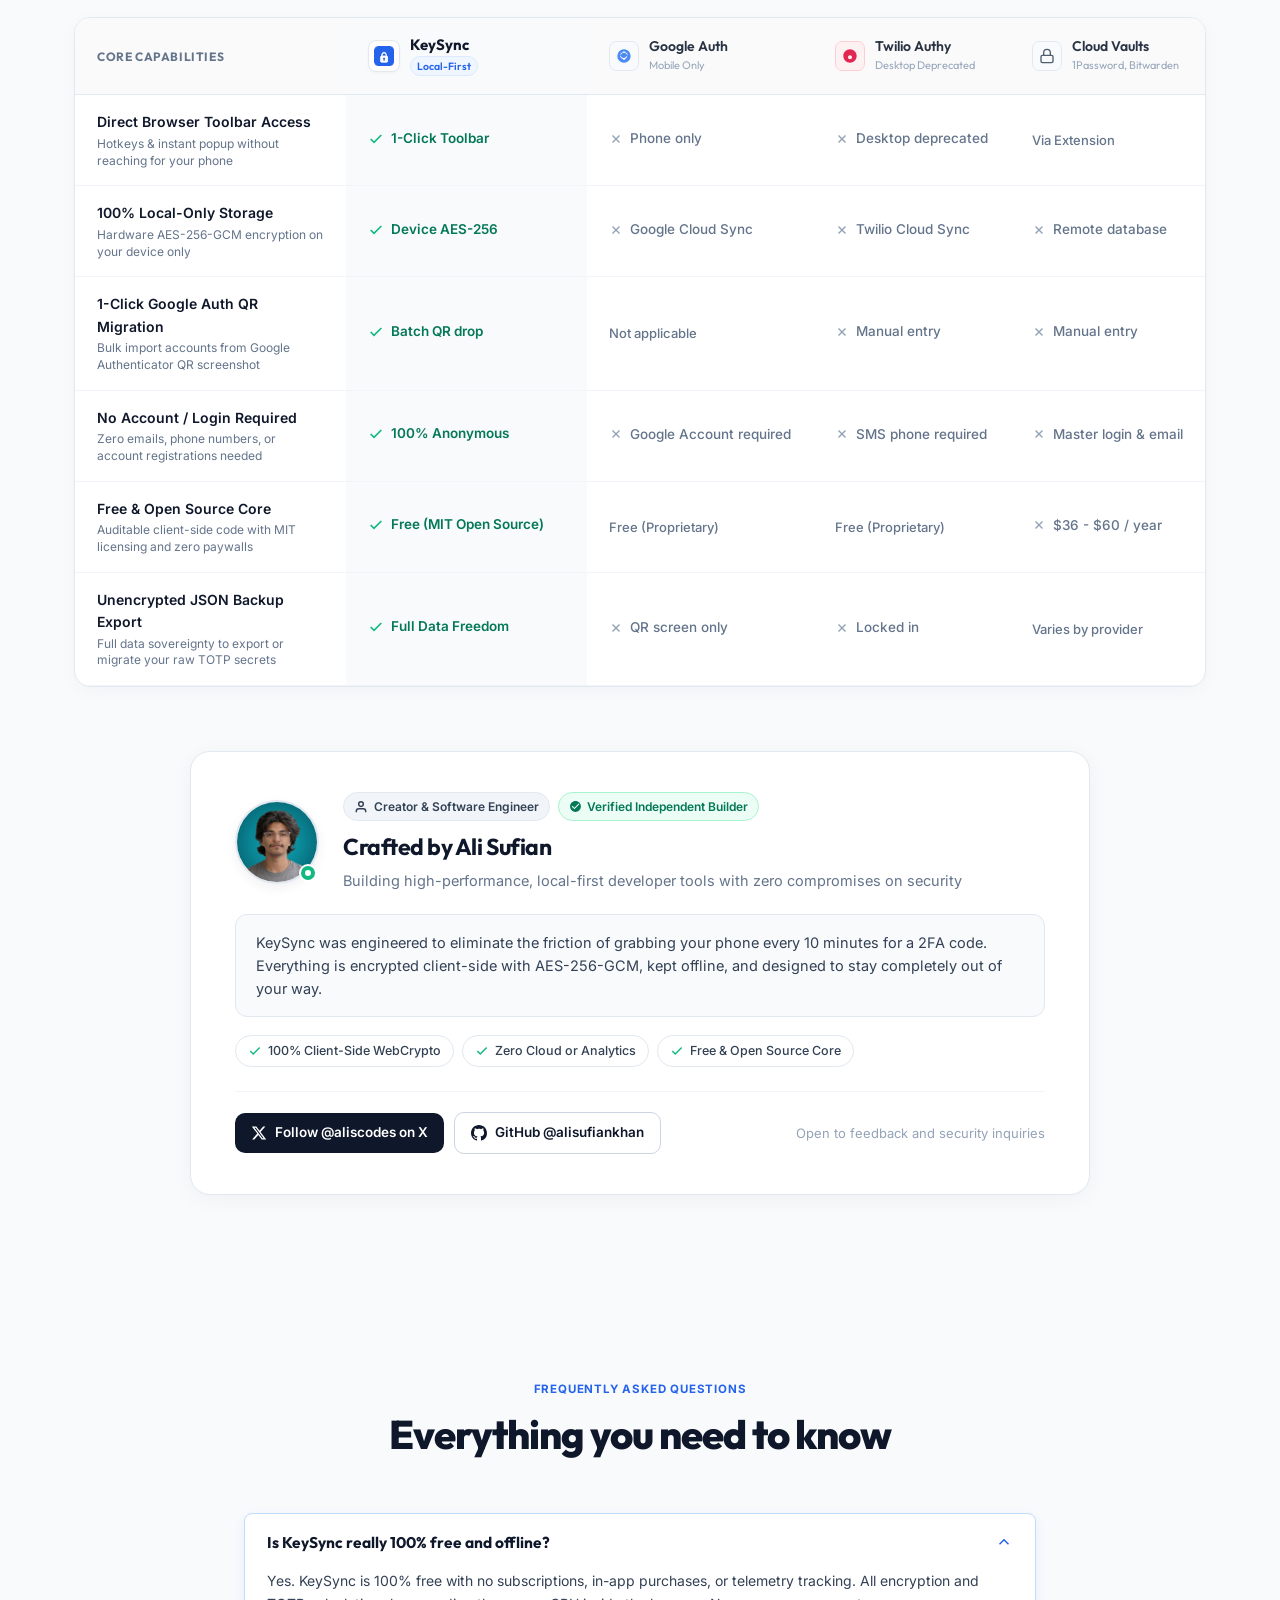
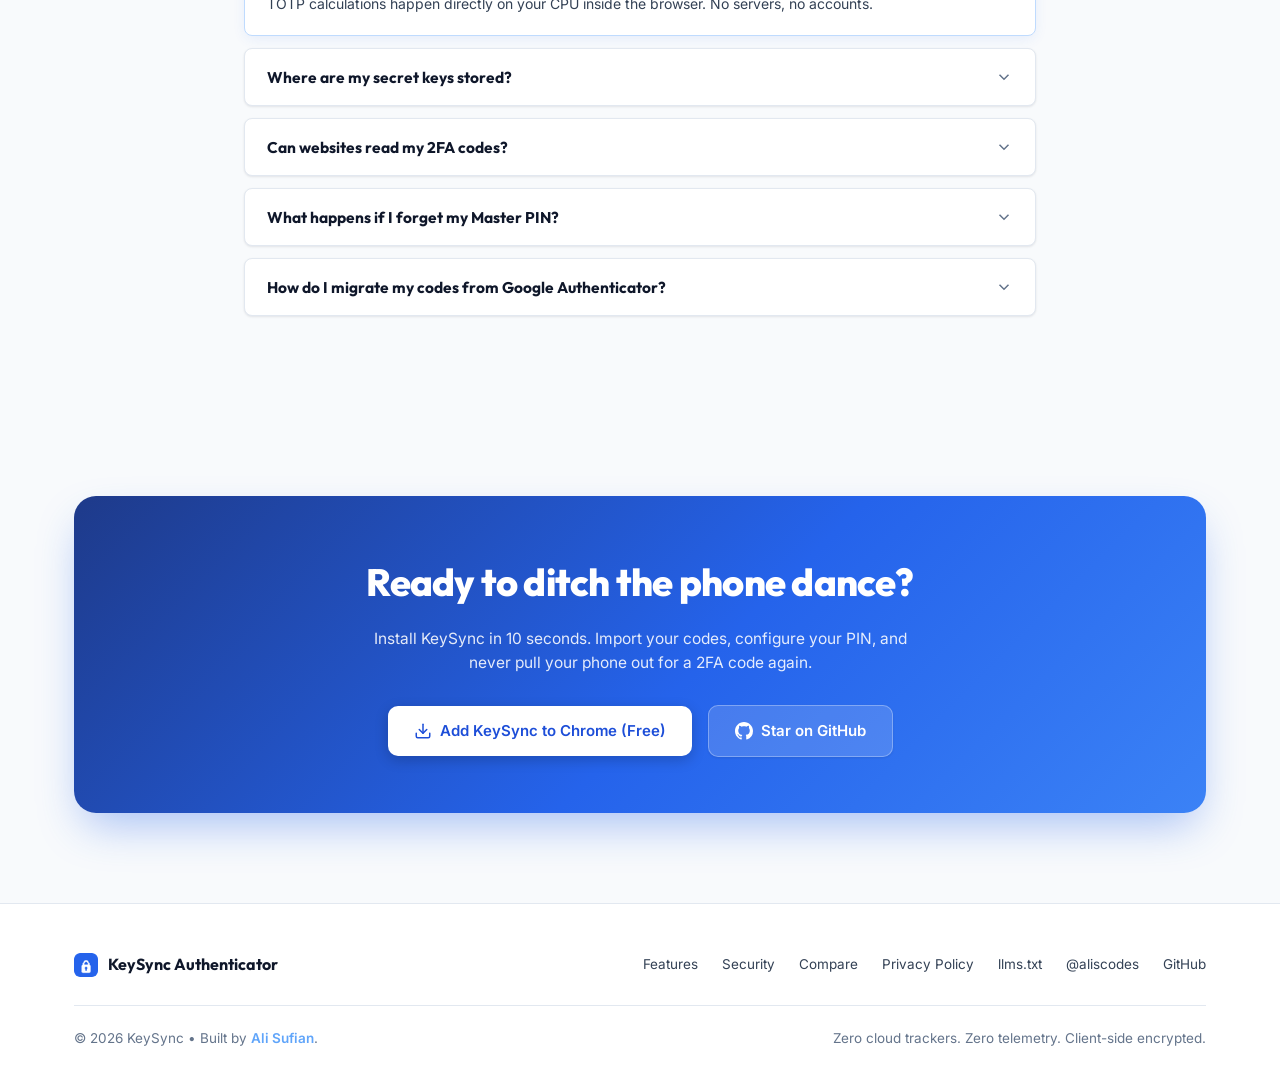
==== commit 3b766d3e: "Add llms.txt link to footer across landing page and privacy policy" ====
--- a/docs/index.html
+++ b/docs/index.html
@@ -29,6 +29,9 @@
   <link
     href="https://fonts.googleapis.com/css2?family=Outfit:wght@500;600;700;800&family=Plus+Jakarta+Sans:wght@500;600;700;800&family=Inter:wght@400;500;600;700&family=JetBrains+Mono:wght@400;500;600&display=swap"
     rel="stylesheet">
+
+  <!-- LLM Context & Discovery -->
+  <link rel="help" type="text/markdown" href="llms.txt" title="LLM context">
 
   <link rel="stylesheet" href="style.css">
 </head>
@@ -1196,6 +1199,7 @@
           <a href="#security">Security</a>
           <a href="#comparison">Compare</a>
           <a href="privacy.html">Privacy Policy</a>
+          <a href="llms.txt" target="_blank">llms.txt</a>
           <a href="https://x.com/aliscodes" target="_blank" rel="noopener noreferrer">@aliscodes</a>
           <a href="https://github.com/alisufiankhan/KeySync" target="_blank" rel="noopener noreferrer">GitHub</a>
         </div>
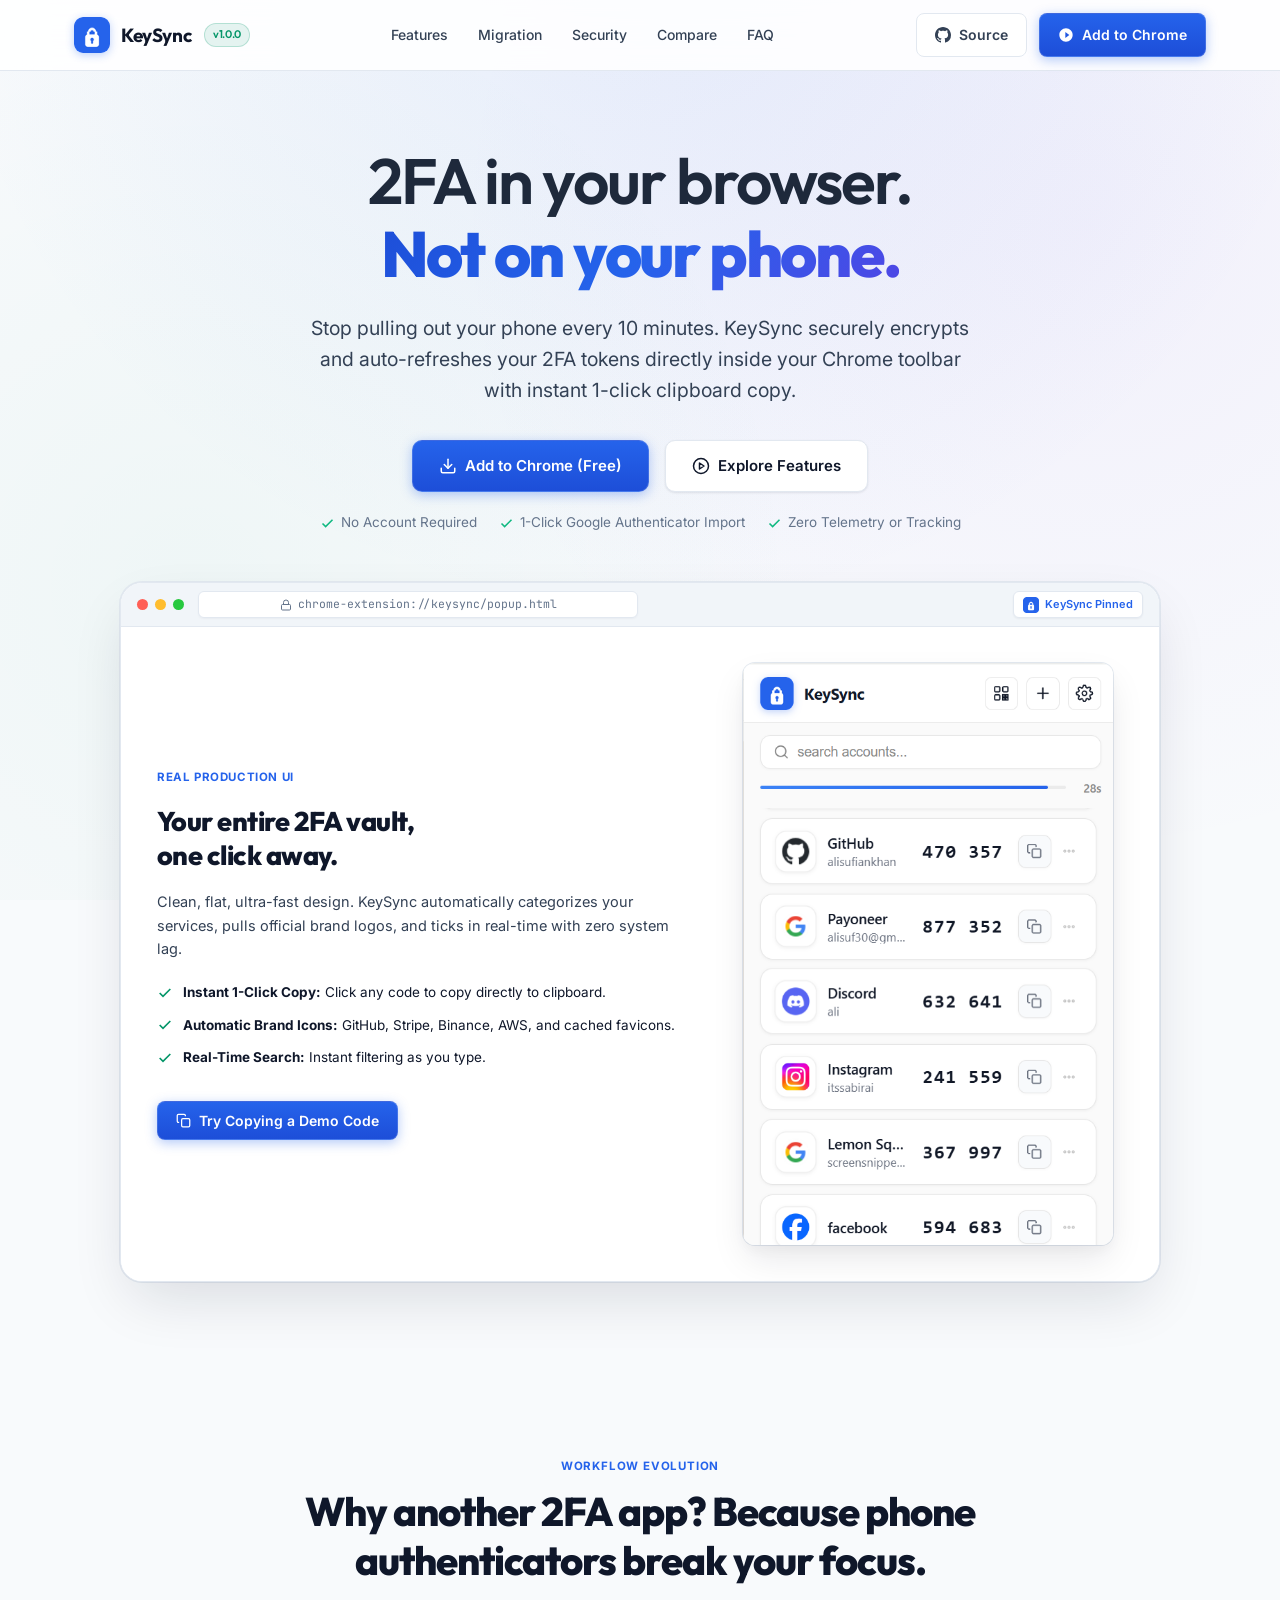
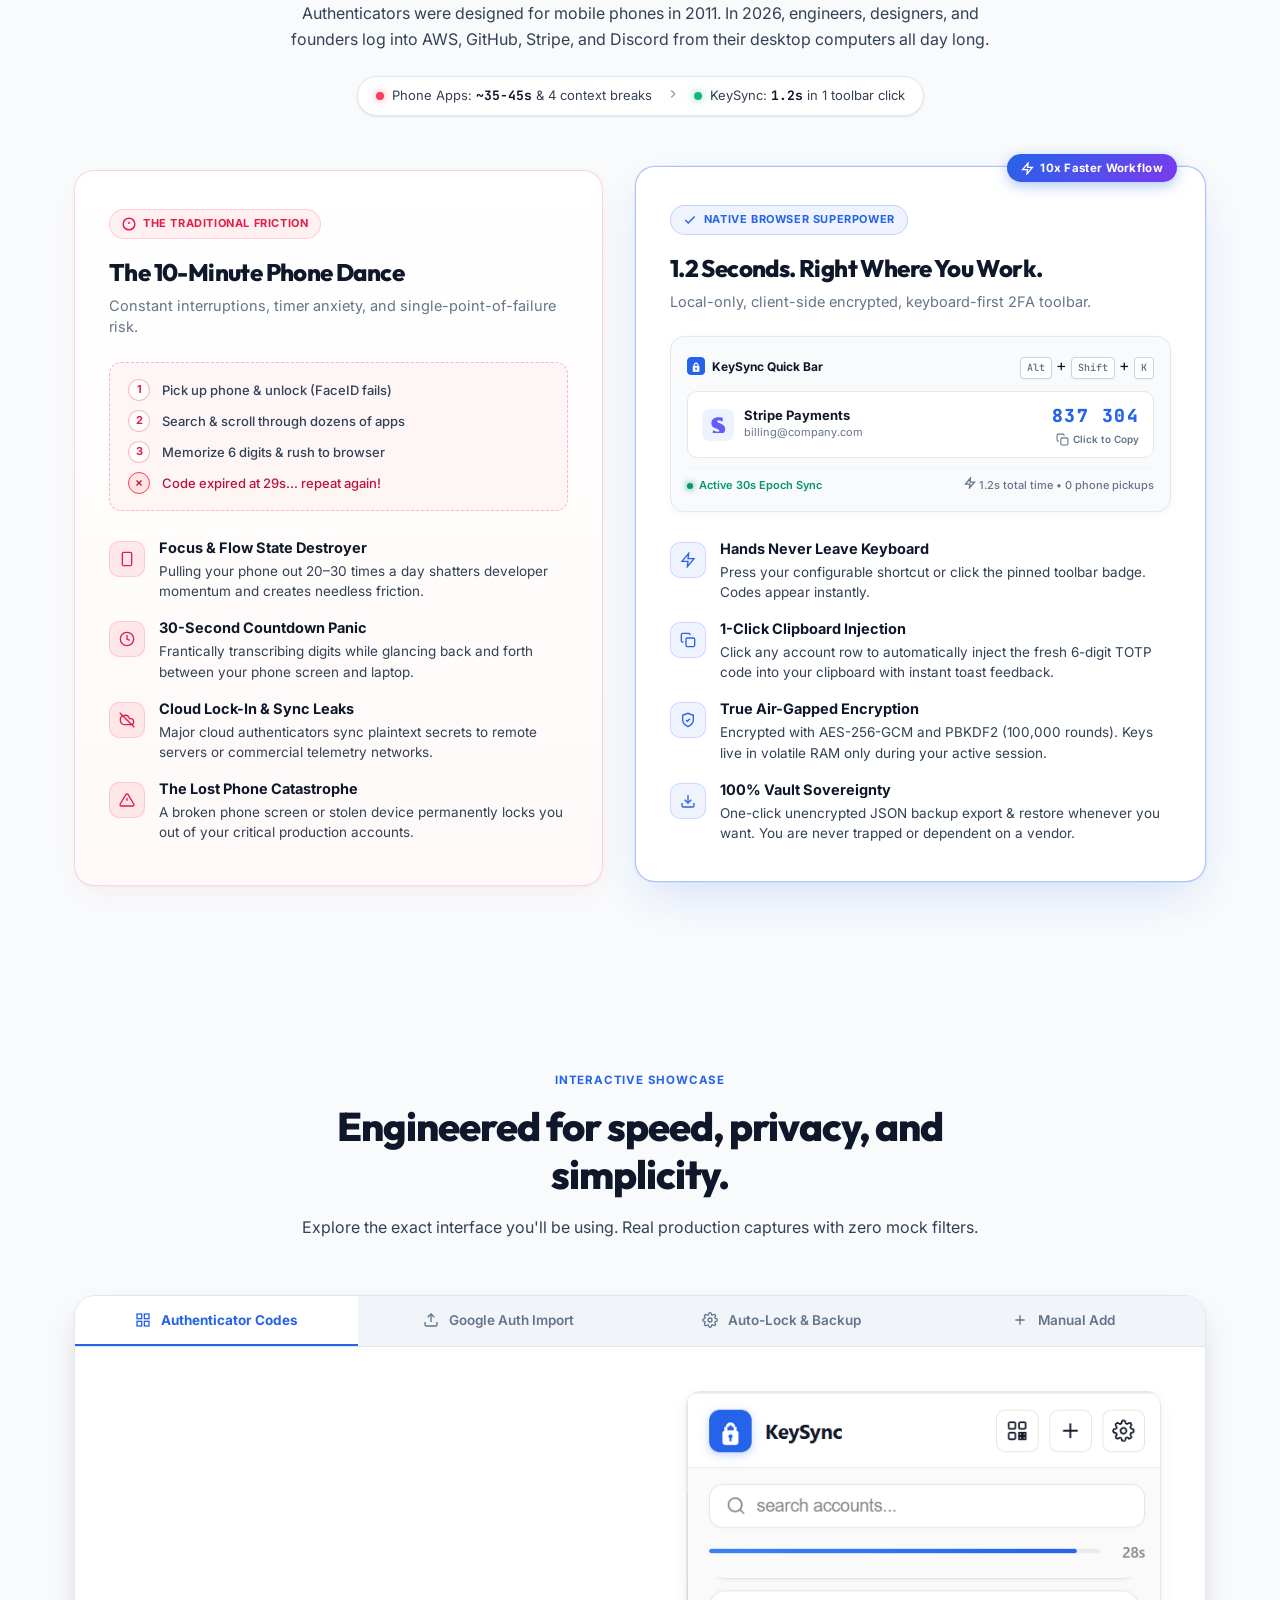
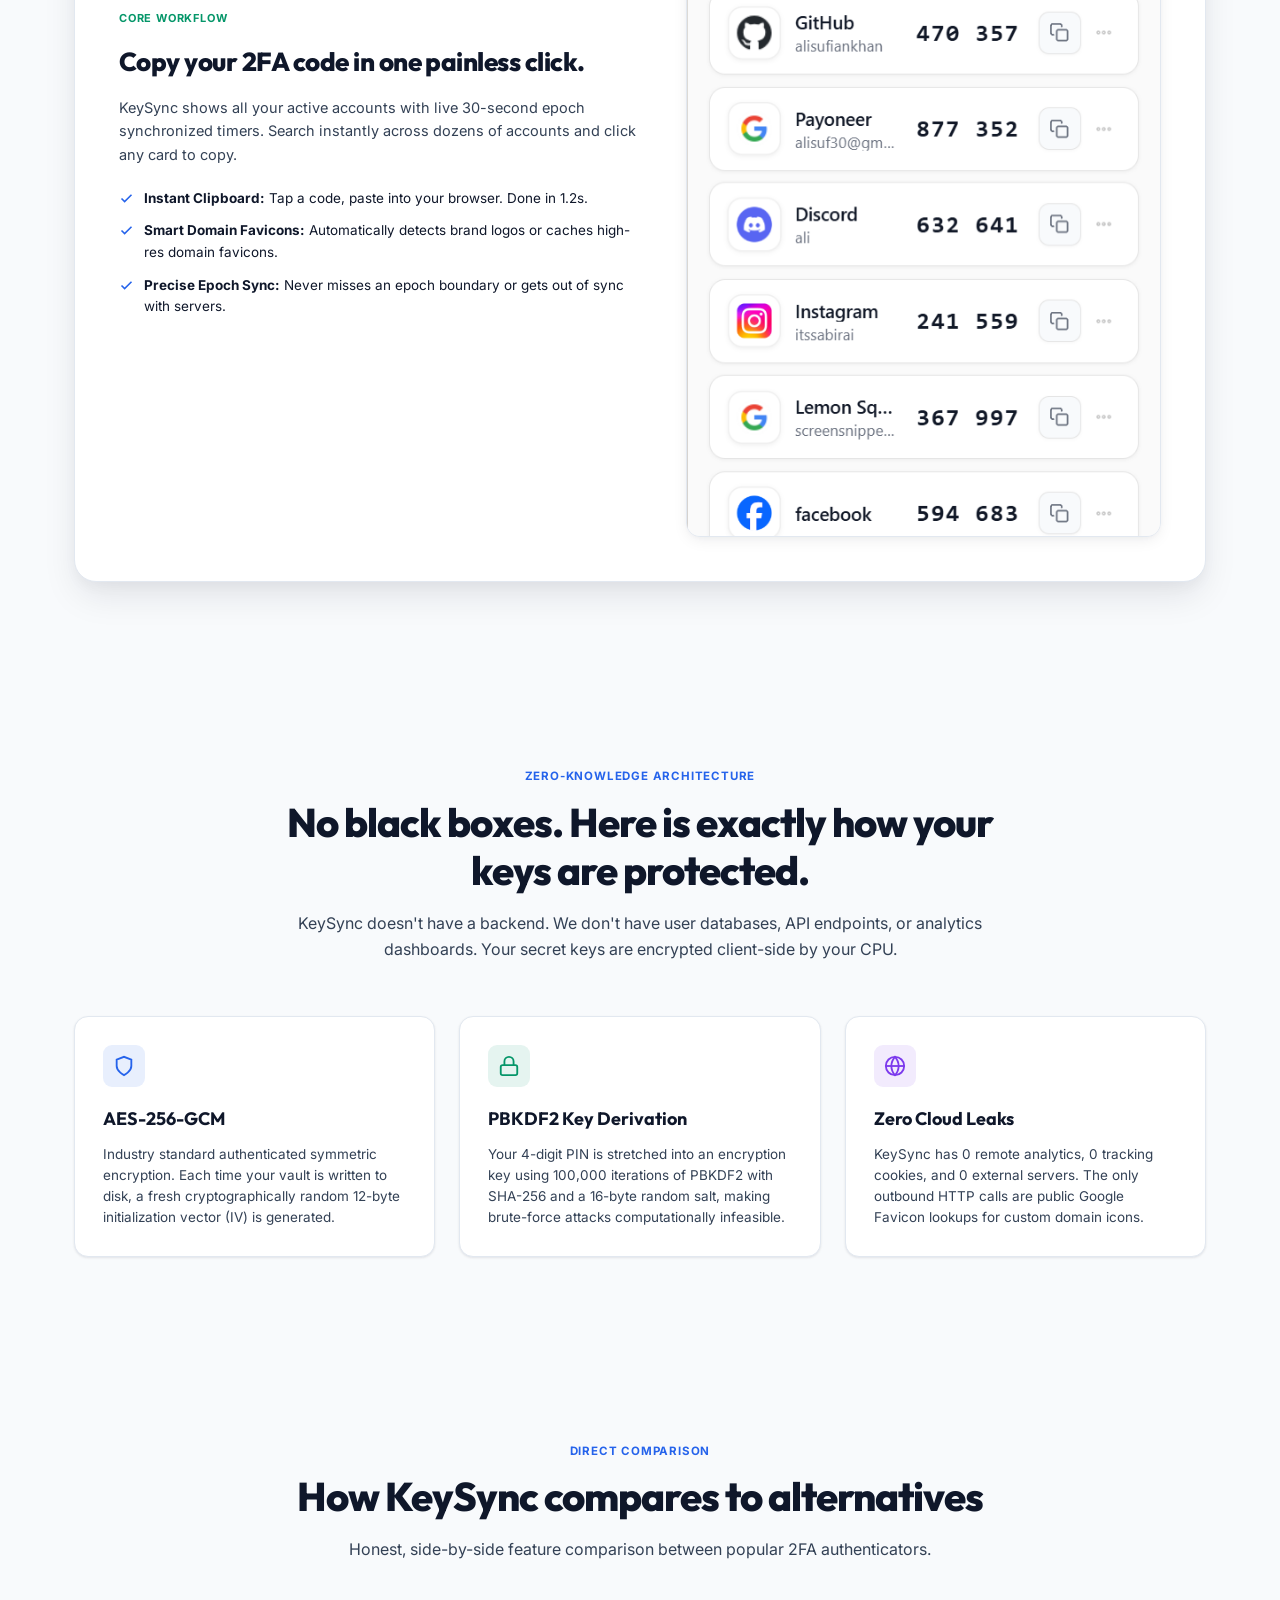
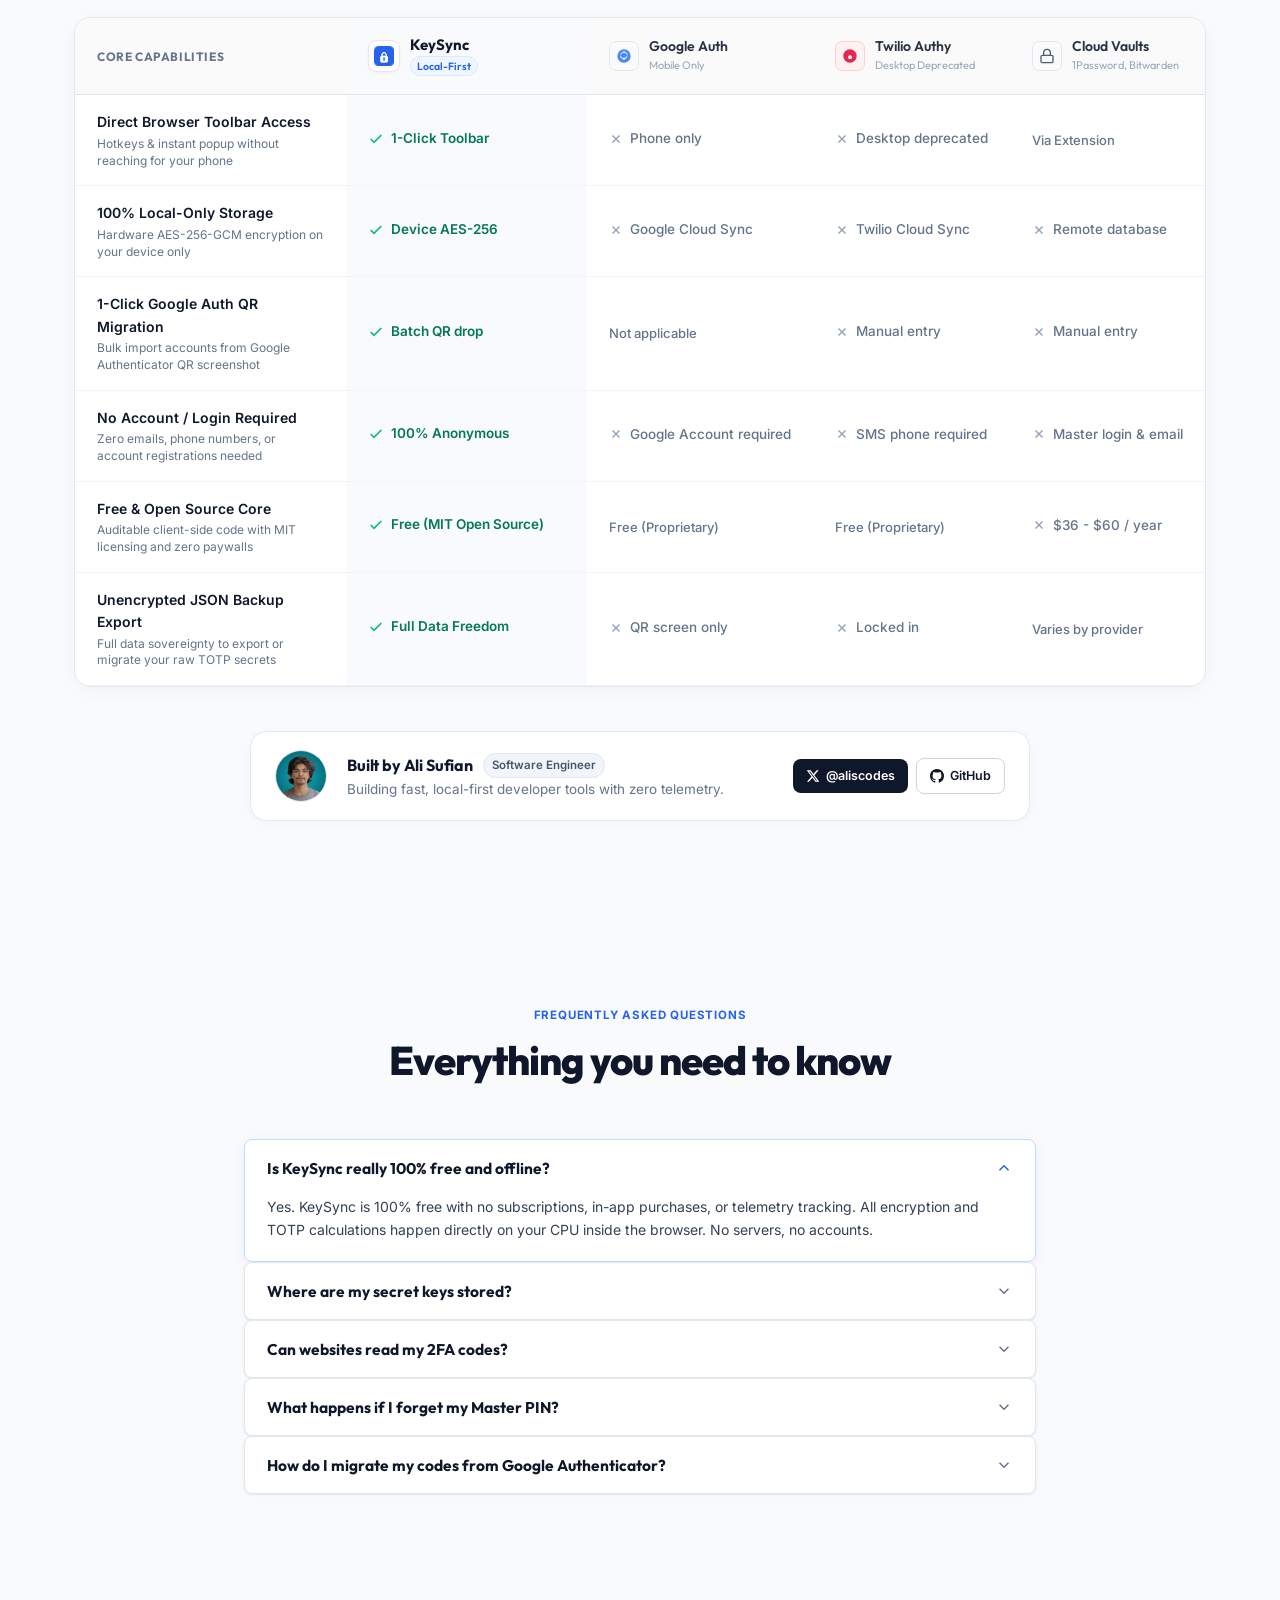
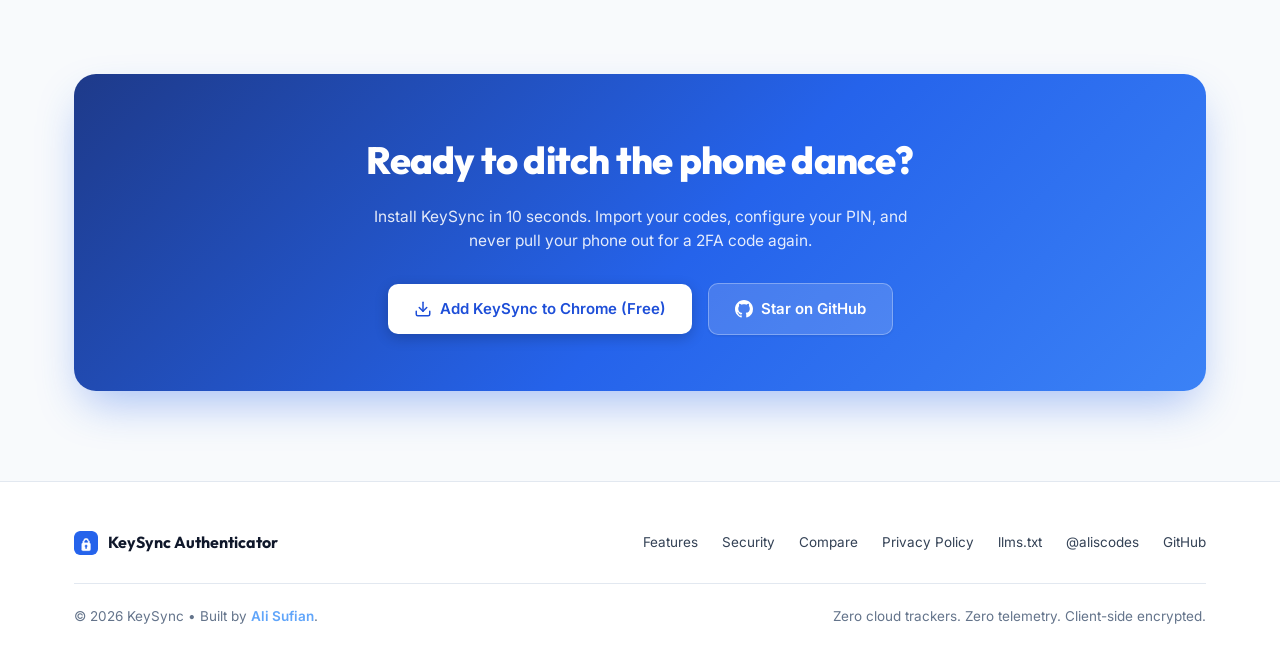
==== commit 88de9d23: "Simplify creator section to clean, minimal developer signature" ====
--- a/docs/index.html
+++ b/docs/index.html
@@ -4,6 +4,7 @@
 <head>
   <meta charset="UTF-8">
   <meta name="viewport" content="width=device-width, initial-scale=1.0">
+  <meta name="google-site-verification" content="vP-2YoQdqathmwFDDEcqwLd3LDJ2fHlBgIcXuf41_kU" />
   <title>KeySync | Fast, Local-First 2FA Authenticator for Chrome</title>
   <meta name="description"
     content="Secure, local-only 2FA authenticator for Chrome. AES-256-GCM client-side encryption, 1-click copy, and instant Google Authenticator QR migration. Zero cloud sync, zero telemetry.">
@@ -85,7 +86,7 @@
           </svg>
           <span>Source</span>
         </a>
-        <a href="#install" class="btn btn-primary">
+        <a href="https://chromewebstore.google.com/detail/keysync-2fa-authenticator/helahhablbjofnnjkfeelgedplgfbkmj" target="_blank" rel="noopener noreferrer" class="btn btn-primary">
           <svg viewBox="0 0 24 24" width="16" height="16" fill="currentColor">
             <path d="M12 2C6.48 2 2 6.48 2 12s4.48 10 10 10 10-4.48 10-10S17.52 2 12 2zm-1 14.5v-9l6 4.5-6 4.5z" />
           </svg>
@@ -111,7 +112,7 @@
       </p>
 
       <div class="hero-cta-wrapper" id="install">
-        <a href="https://chrome.google.com/webstore" target="_blank" rel="noopener noreferrer"
+        <a href="https://chromewebstore.google.com/detail/keysync-2fa-authenticator/helahhablbjofnnjkfeelgedplgfbkmj" target="_blank" rel="noopener noreferrer"
           class="btn btn-primary btn-lg">
           <svg viewBox="0 0 24 24" width="18" height="18" fill="none" stroke="currentColor" stroke-width="2"
             stroke-linecap="round" stroke-linejoin="round">
@@ -981,82 +982,37 @@
         </table>
       </div>
 
-      <!-- Developer Spotlight & Creator Card -->
+      <!-- Creator Signature (Minimal & Human) -->
       <div class="creator-spotlight-card">
-        <div class="creator-spotlight-header">
+        <div class="creator-spotlight-inner">
           <div class="creator-avatar-wrap">
-            <img src="assets/ali-sufian.jpg" alt="Ali Sufian" class="creator-photo" width="88" height="88" loading="lazy">
-            <span class="creator-status-badge" title="Active Developer">
-              <span class="creator-status-pulse"></span>
-            </span>
-          </div>
-
-          <div class="creator-header-content">
-            <div class="creator-badge-row">
-              <span class="creator-role-tag">
-                <svg viewBox="0 0 24 24" width="14" height="14" fill="none" stroke="currentColor" stroke-width="2.5">
-                  <path d="M20 21v-2a4 4 0 0 0-4-4H8a4 4 0 0 0-4 4v2"></path>
-                  <circle cx="12" cy="7" r="4"></circle>
-                </svg>
-                <span>Creator &amp; Software Engineer</span>
-              </span>
-              <span class="creator-verified-tag">
-                <svg viewBox="0 0 24 24" width="13" height="13" fill="currentColor">
-                  <path d="M12 2C6.48 2 2 6.48 2 12s4.48 10 10 10 10-4.48 10-10S17.52 2 12 2zm-2 15l-5-5 1.41-1.41L10 14.17l7.59-7.59L19 8l-9 9z"/>
-                </svg>
-                <span>Verified Independent Builder</span>
-              </span>
-            </div>
-
-            <h3 class="creator-name">Crafted by Ali Sufian</h3>
-            <p class="creator-headline">Building high-performance, local-first developer tools with zero compromises on security</p>
-          </div>
-        </div>
-
-        <div class="creator-body">
-          <p class="creator-quote">
-            KeySync was engineered to eliminate the friction of grabbing your phone every 10 minutes for a 2FA code. Everything is encrypted client-side with AES-256-GCM, kept offline, and designed to stay completely out of your way.
-          </p>
-
-          <div class="creator-values">
-            <span class="creator-value-item">
-              <svg viewBox="0 0 24 24" width="14" height="14" fill="none" stroke="currentColor" stroke-width="2.5"><polyline points="20 6 9 17 4 12"></polyline></svg>
-              <span>100% Client-Side WebCrypto</span>
-            </span>
-            <span class="creator-value-item">
-              <svg viewBox="0 0 24 24" width="14" height="14" fill="none" stroke="currentColor" stroke-width="2.5"><polyline points="20 6 9 17 4 12"></polyline></svg>
-              <span>Zero Cloud or Analytics</span>
-            </span>
-            <span class="creator-value-item">
-              <svg viewBox="0 0 24 24" width="14" height="14" fill="none" stroke="currentColor" stroke-width="2.5"><polyline points="20 6 9 17 4 12"></polyline></svg>
-              <span>Free &amp; Open Source Core</span>
-            </span>
-          </div>
-        </div>
-
-        <div class="creator-footer">
+            <img src="assets/ali-sufian.jpg" alt="Ali Sufian" class="creator-photo" width="52" height="52" loading="lazy">
+          </div>
+          <div class="creator-info">
+            <div class="creator-header-line">
+              <h3 class="creator-name">Built by Ali Sufian</h3>
+              <span class="creator-role-tag">Software Engineer</span>
+            </div>
+            <p class="creator-bio">Building fast, local-first developer tools with zero telemetry.</p>
+          </div>
           <div class="creator-social-actions">
             <a href="https://x.com/aliscodes" target="_blank" rel="noopener noreferrer" class="creator-btn creator-btn-x"
               title="Follow Ali Sufian on X">
-              <svg viewBox="0 0 24 24" width="16" height="16" fill="currentColor">
+              <svg viewBox="0 0 24 24" width="14" height="14" fill="currentColor">
                 <path d="M18.244 2.25h3.308l-7.227 8.26 8.502 11.24H16.17l-5.214-6.817L4.99 21.75H1.68l7.73-8.835L1.254 2.25H8.08l4.713 6.231zm-1.161 17.52h1.833L7.084 4.126H5.117z" />
               </svg>
-              <span>Follow @aliscodes on X</span>
+              <span>@aliscodes</span>
             </a>
-
             <a href="https://github.com/alisufiankhan/KeySync" target="_blank" rel="noopener noreferrer" class="creator-btn creator-btn-gh"
               title="View KeySync on GitHub">
-              <svg viewBox="0 0 24 24" width="16" height="16" fill="currentColor">
+              <svg viewBox="0 0 24 24" width="14" height="14" fill="currentColor">
                 <path d="M12 0C5.37 0 0 5.37 0 12c0 5.31 3.435 9.795 8.205 11.385.6.105.825-.255.825-.57 0-.285-.015-1.23-.015-2.235-3.015.555-3.795-.735-4.035-1.41-.135-.345-.72-1.41-1.23-1.695-.42-.225-1.02-.78-.015-.795.945-.015 1.62.87 1.845 1.23 1.08 1.815 2.805 1.305 3.495.99.105-.78.42-1.305.765-1.605-2.67-.3-5.46-1.335-5.46-5.925 0-1.305.465-2.385 1.23-3.225-.12-.3-.54-1.53.12-3.18 0 0 1.005-.315 3.3 1.23.96-.27 1.98-.405 3-.405s2.04.135 3 .405c2.295-1.56 3.3-1.23 3.3-1.23.66 1.65.24 2.88.12 3.18.765.84 1.23 1.905 1.23 3.225 0 4.605-2.805 5.625-5.475 5.925.435.375.81 1.095.81 2.22 0 1.605-.015 2.895-.015 3.3 0 .315.225.69.825.57A12.02 12.02 0 0024 12c0-6.63-5.37-12-12-12z" />
               </svg>
-              <span>GitHub @alisufiankhan</span>
+              <span>GitHub</span>
             </a>
           </div>
-
-          <div class="creator-meta-note">
-            <span>Open to feedback and security inquiries</span>
-          </div>
-        </div>
+        </div>
+      </div>
       </div>
     </div>
   </section>
@@ -1162,7 +1118,7 @@
           code again.
         </p>
         <div class="hero-cta-wrapper" style="margin-bottom: 0;">
-          <a href="#install" class="btn btn-primary btn-lg">
+          <a href="https://chromewebstore.google.com/detail/keysync-2fa-authenticator/helahhablbjofnnjkfeelgedplgfbkmj" target="_blank" rel="noopener noreferrer" class="btn btn-primary btn-lg">
             <svg viewBox="0 0 24 24" width="18" height="18" fill="none" stroke="currentColor" stroke-width="2"
               stroke-linecap="round" stroke-linejoin="round">
               <path d="M21 15v4a2 2 0 0 1-2 2H5a2 2 0 0 1-2-2v-4"></path>
--- a/docs/style.css
+++ b/docs/style.css
@@ -1419,37 +1419,36 @@
 }
 
 /* ==========================================================================
-   AUTHOR / CREATOR SPOTLIGHT CARD (Clean, Natural & Human)
+   AUTHOR / CREATOR SIGNATURE (Clean, Minimal & Human)
    ========================================================================== */
 .creator-spotlight-card,
 .dev-signature-card {
-  max-width: 900px;
-  margin: 64px auto 0;
+  max-width: 780px;
+  margin: 44px auto 0;
   background: #FFFFFF;
   border: 1px solid #E2E8F0;
-  border-radius: 20px;
-  padding: 40px 44px;
-  box-shadow: 0 4px 24px -2px rgba(15, 23, 42, 0.05);
-  position: relative;
-  transition: transform 0.2s ease, box-shadow 0.2s ease;
+  border-radius: 16px;
+  padding: 18px 24px;
+  box-shadow: 0 2px 12px -2px rgba(15, 23, 42, 0.04);
+  transition: border-color 0.2s ease, box-shadow 0.2s ease;
 }
 
 .creator-spotlight-card:hover,
 .dev-signature-card:hover {
-  transform: translateY(-2px);
-  box-shadow: 0 8px 30px -4px rgba(15, 23, 42, 0.08);
-}
-
-.creator-spotlight-header {
-  display: flex;
-  align-items: center;
-  gap: 24px;
+  border-color: #CBD5E1;
+  box-shadow: 0 6px 20px -4px rgba(15, 23, 42, 0.07);
+}
+
+.creator-spotlight-inner {
+  display: flex;
+  align-items: center;
+  justify-content: space-between;
+  gap: 20px;
 }
 
 .creator-avatar-wrap {
-  position: relative;
-  width: 84px;
-  height: 84px;
+  width: 52px;
+  height: 52px;
   flex-shrink: 0;
 }
 
@@ -1460,156 +1459,64 @@
   object-fit: cover;
   border-radius: 50%;
   display: block;
-  border: 2px solid #E2E8F0;
-  box-shadow: 0 4px 12px rgba(15, 23, 42, 0.06);
-  transition: transform 0.2s ease;
-}
-
-.creator-spotlight-card:hover .creator-photo {
-  transform: scale(1.02);
-}
-
-.creator-status-badge {
-  position: absolute;
-  bottom: 2px;
-  right: 2px;
-  width: 18px;
-  height: 18px;
-  background: #10B981;
-  border-radius: 50%;
-  border: 2.5px solid #FFFFFF;
-  display: flex;
-  align-items: center;
-  justify-content: center;
-}
-
-.creator-status-pulse {
-  width: 6px;
-  height: 6px;
-  background: #FFFFFF;
-  border-radius: 50%;
-}
-
-.creator-header-content {
+  border: 1.5px solid #E2E8F0;
+}
+
+.creator-info {
   flex: 1;
   min-width: 0;
 }
 
-.creator-badge-row {
-  display: flex;
-  align-items: center;
-  gap: 8px;
+.creator-header-line {
+  display: flex;
+  align-items: center;
+  gap: 10px;
   flex-wrap: wrap;
-  margin-bottom: 8px;
+  margin-bottom: 2px;
+}
+
+.creator-name {
+  font-family: var(--font-heading);
+  font-size: 16px;
+  font-weight: 700;
+  color: #0F172A;
+  letter-spacing: -0.01em;
+  margin: 0;
 }
 
 .creator-role-tag {
   display: inline-flex;
   align-items: center;
-  gap: 6px;
-  padding: 4px 10px;
+  padding: 2px 8px;
   background: #F1F5F9;
-  color: #334155;
+  color: #475569;
   border: 1px solid #E2E8F0;
   border-radius: 9999px;
-  font-size: 12px;
+  font-size: 11.5px;
   font-weight: 600;
 }
 
-.creator-verified-tag {
-  display: inline-flex;
-  align-items: center;
-  gap: 5px;
-  padding: 4px 10px;
-  background: #ECFDF5;
-  color: #047857;
-  border: 1px solid #A7F3D0;
-  border-radius: 9999px;
-  font-size: 12px;
-  font-weight: 600;
-}
-
-.creator-name {
-  font-family: var(--font-heading);
-  font-size: 23px;
-  font-weight: 700;
-  color: #0F172A;
-  letter-spacing: -0.02em;
-  margin-bottom: 4px;
-}
-
-.creator-headline {
-  font-size: 14.5px;
+.creator-bio {
+  font-size: 13.5px;
   color: #64748B;
-  line-height: 1.5;
-}
-
-.creator-body {
-  margin-top: 22px;
-}
-
-.creator-quote {
-  font-size: 14.5px;
-  line-height: 1.6;
-  color: #334155;
-  background: #F8FAFC;
-  border: 1px solid #E2E8F0;
-  border-radius: 12px;
-  padding: 16px 20px;
-  margin: 0 0 18px 0;
-  font-style: normal;
-}
-
-.creator-values {
+  line-height: 1.4;
+  margin: 0;
+}
+
+.creator-social-actions {
   display: flex;
   align-items: center;
   gap: 8px;
-  flex-wrap: wrap;
-}
-
-.creator-value-item {
-  display: inline-flex;
-  align-items: center;
-  gap: 6px;
-  padding: 5px 12px;
-  background: #FFFFFF;
-  border: 1px solid #E2E8F0;
-  border-radius: 9999px;
-  font-size: 12.5px;
-  font-weight: 500;
-  color: #334155;
-}
-
-.creator-value-item svg {
-  color: #10B981;
   flex-shrink: 0;
-}
-
-.creator-footer {
-  margin-top: 24px;
-  padding-top: 20px;
-  border-top: 1px solid #F1F5F9;
-  display: flex;
-  align-items: center;
-  justify-content: space-between;
-  gap: 18px;
-  flex-wrap: wrap;
-}
-
-.creator-social-actions {
-  display: flex;
-  align-items: center;
-  gap: 10px;
-  flex-wrap: wrap;
 }
 
 .creator-btn {
   display: inline-flex;
   align-items: center;
-  gap: 8px;
-  padding: 9px 16px;
-  border-radius: 10px;
-  font-size: 13.5px;
+  gap: 6px;
+  padding: 7px 13px;
+  border-radius: 8px;
+  font-size: 12.5px;
   font-weight: 600;
   text-decoration: none;
   transition: all 0.15s ease;
@@ -1639,45 +1546,29 @@
   transform: translateY(-1px);
 }
 
-.creator-meta-note {
-  font-size: 13px;
-  color: #94A3B8;
-  font-weight: 400;
-}
-
-@media (max-width: 768px) {
-  .creator-spotlight-card {
-    padding: 28px 20px;
-    margin-top: 40px;
-  }
-
-  .creator-spotlight-header {
+@media (max-width: 640px) {
+  .creator-spotlight-card,
+  .dev-signature-card {
+    padding: 18px 16px;
+    margin-top: 32px;
+  }
+
+  .creator-spotlight-inner {
     flex-direction: column;
-    text-align: center;
-    gap: 18px;
-  }
-
-  .creator-badge-row {
+    align-items: flex-start;
+    gap: 14px;
+  }
+
+  .creator-social-actions {
+    width: 100%;
+    gap: 8px;
+  }
+
+  .creator-btn {
+    flex: 1;
     justify-content: center;
   }
-
-  .creator-values {
-    justify-content: center;
-  }
-
-  .creator-footer {
-    flex-direction: column;
-    align-items: stretch;
-    text-align: center;
-  }
-
-  .creator-social-actions {
-    flex-direction: column;
-    width: 100%;
-  }
-
-  .creator-btn {
-    width: 100%;
+}
     justify-content: center;
   }
 }
@@ -2173,4 +2064,282 @@
   .dev-info {
     flex-direction: column;
   }
-}+}
+/* ==========================================================================
+   MOBILE RESPONSIVE — TABLET (max-width: 768px)
+   ========================================================================== */
+@media (max-width: 768px) {
+
+  /* Navigation */
+  .nav-links {
+    display: none;
+  }
+
+  .nav-cta-group .btn-ghost {
+    display: none;
+  }
+
+  /* Hero */
+  .hero-section {
+    padding-top: 100px;
+    padding-bottom: 60px;
+    text-align: center;
+  }
+
+  .hero-title {
+    font-size: clamp(32px, 9vw, 48px);
+  }
+
+  .hero-subtitle {
+    font-size: 16px;
+    max-width: 100%;
+  }
+
+  .hero-cta-wrapper {
+    flex-direction: column;
+    align-items: center;
+    gap: 12px;
+  }
+
+  .hero-cta-wrapper .btn {
+    width: 100%;
+    max-width: 320px;
+    justify-content: center;
+  }
+
+  .hero-guarantee {
+    flex-direction: column;
+    gap: 10px;
+    align-items: center;
+  }
+
+  /* Hero showcase — stack vertically */
+  .showcase-body {
+    grid-template-columns: 1fr;
+    padding: 24px 20px;
+    gap: 28px;
+    text-align: center;
+  }
+
+  .showcase-narrative {
+    align-items: center;
+    text-align: center;
+    order: 1;
+  }
+
+  .mockup-extension-card {
+    order: 2;
+    max-width: 300px;
+  }
+
+  .narrative-headline {
+    font-size: 22px;
+  }
+
+  /* Comparison cards — stack */
+  .comparison-grid {
+    grid-template-columns: 1fr;
+    gap: 20px;
+  }
+
+  .comparison-card {
+    padding: 28px 22px;
+  }
+
+  /* Feature tabs panel — stack */
+  .feature-tab-panel.active {
+    grid-template-columns: 1fr;
+    gap: 28px;
+    padding: 28px 20px;
+  }
+
+  .feature-tab-btn {
+    min-width: 130px;
+    padding: 14px 12px;
+    font-size: 12px;
+    gap: 6px;
+  }
+
+  .feature-tab-btn svg {
+    display: none;
+  }
+
+  /* Security grid — single column */
+  .security-grid {
+    grid-template-columns: 1fr;
+    gap: 16px;
+  }
+
+  /* Comparison matrix — hide on small screens, show scroll hint */
+  .comparison-matrix-wrap {
+    overflow-x: auto;
+    -webkit-overflow-scrolling: touch;
+  }
+
+  .comparison-matrix-wrap table {
+    min-width: 560px;
+  }
+
+  /* CTA Banner */
+  .cta-banner {
+    padding: 40px 20px;
+    text-align: center;
+  }
+
+  .cta-banner-title {
+    font-size: clamp(24px, 6vw, 36px);
+  }
+
+  .cta-banner-actions {
+    flex-direction: column;
+    align-items: center;
+    gap: 12px;
+  }
+
+  .cta-banner-actions .btn {
+    width: 100%;
+    max-width: 300px;
+    justify-content: center;
+  }
+
+  /* Developer card */
+  .dev-signature-card {
+    flex-direction: column;
+    text-align: center;
+    align-items: center;
+    padding: 28px 20px;
+  }
+
+  .dev-info {
+    align-items: center;
+  }
+
+  .dev-social-links {
+    justify-content: center;
+  }
+
+  /* Footer */
+  .footer-inner,
+  .footer-grid {
+    flex-direction: column;
+    gap: 24px;
+    text-align: center;
+  }
+
+  .footer-col {
+    align-items: center;
+  }
+
+  .footer-links {
+    align-items: center;
+  }
+
+  .footer-bottom {
+    flex-direction: column;
+    gap: 12px;
+    text-align: center;
+  }
+
+  /* Section headings */
+  .section-title {
+    font-size: clamp(26px, 7vw, 36px);
+  }
+}
+
+/* ==========================================================================
+   MOBILE RESPONSIVE — PHONE (max-width: 480px)
+   ========================================================================== */
+@media (max-width: 480px) {
+
+  /* Global container padding */
+  .container {
+    padding-left: 16px;
+    padding-right: 16px;
+  }
+
+  .section {
+    padding: 56px 0;
+  }
+
+  /* Hero */
+  .hero-section {
+    padding-top: 90px;
+    padding-bottom: 48px;
+  }
+
+  .hero-title {
+    font-size: clamp(28px, 10vw, 40px);
+    line-height: 1.2;
+  }
+
+  .hero-subtitle {
+    font-size: 15px;
+  }
+
+  /* Showcase */
+  .showcase-body {
+    padding: 20px 16px;
+  }
+
+  .window-header {
+    height: 36px;
+    padding: 0 12px;
+  }
+
+  /* Feature tabs */
+  .feature-tab-panel.active {
+    padding: 20px 16px;
+  }
+
+  .feature-tab-btn {
+    min-width: 100px;
+    padding: 12px 10px;
+    font-size: 11px;
+  }
+
+  /* Comparison cards */
+  .comparison-card {
+    padding: 22px 16px;
+  }
+
+  .comparison-heading {
+    font-size: 20px;
+  }
+
+  /* Security cards */
+  .security-card {
+    padding: 20px;
+  }
+
+  /* Nav */
+  .nav-inner,
+  .nav-container {
+    height: 60px;
+  }
+
+  .brand-link {
+    font-size: 17px;
+  }
+
+  /* CTA */
+  .cta-banner {
+    padding: 32px 16px;
+  }
+
+  /* Dev card */
+  .dev-avatar {
+    width: 64px;
+    height: 64px;
+  }
+
+  /* Policy main padding */
+  .policy-main {
+    padding-top: 90px;
+  }
+
+  .policy-section-card {
+    flex-direction: column;
+    padding: 20px 16px;
+    gap: 14px;
+  }
+}
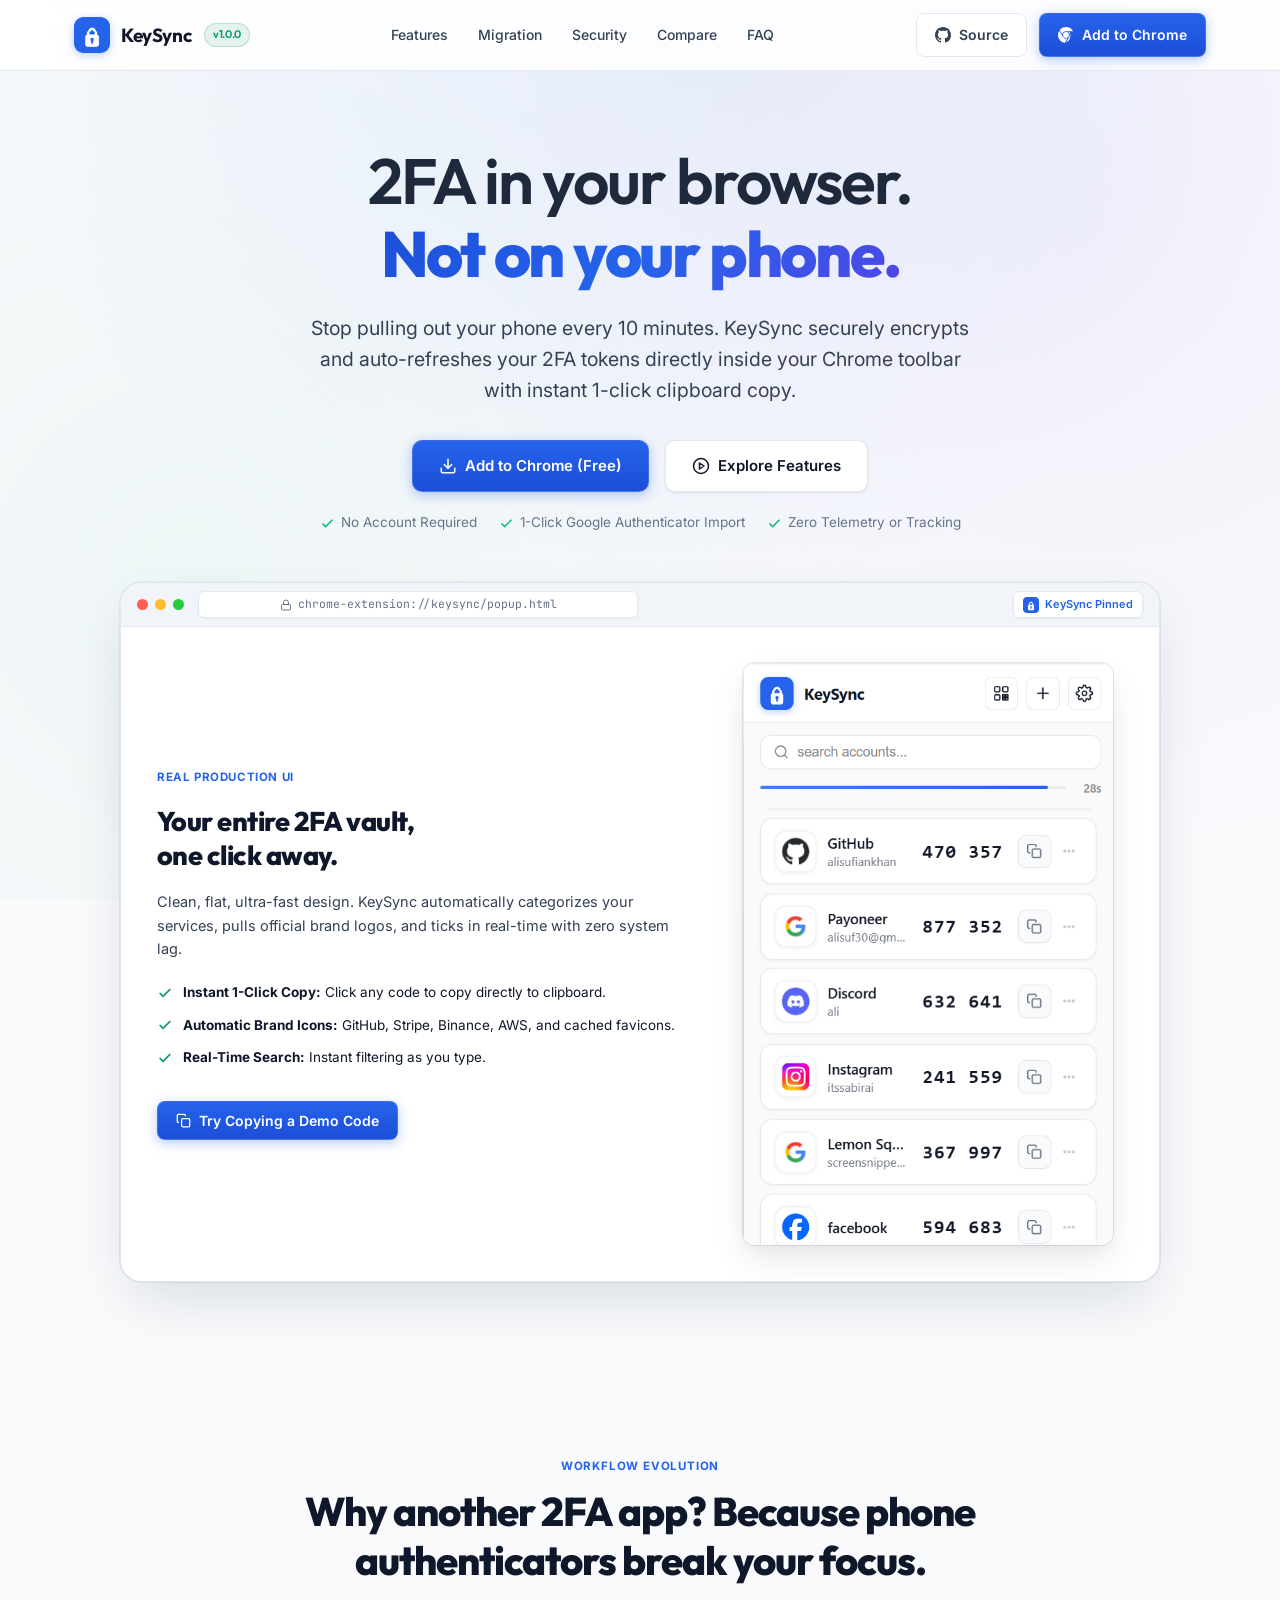
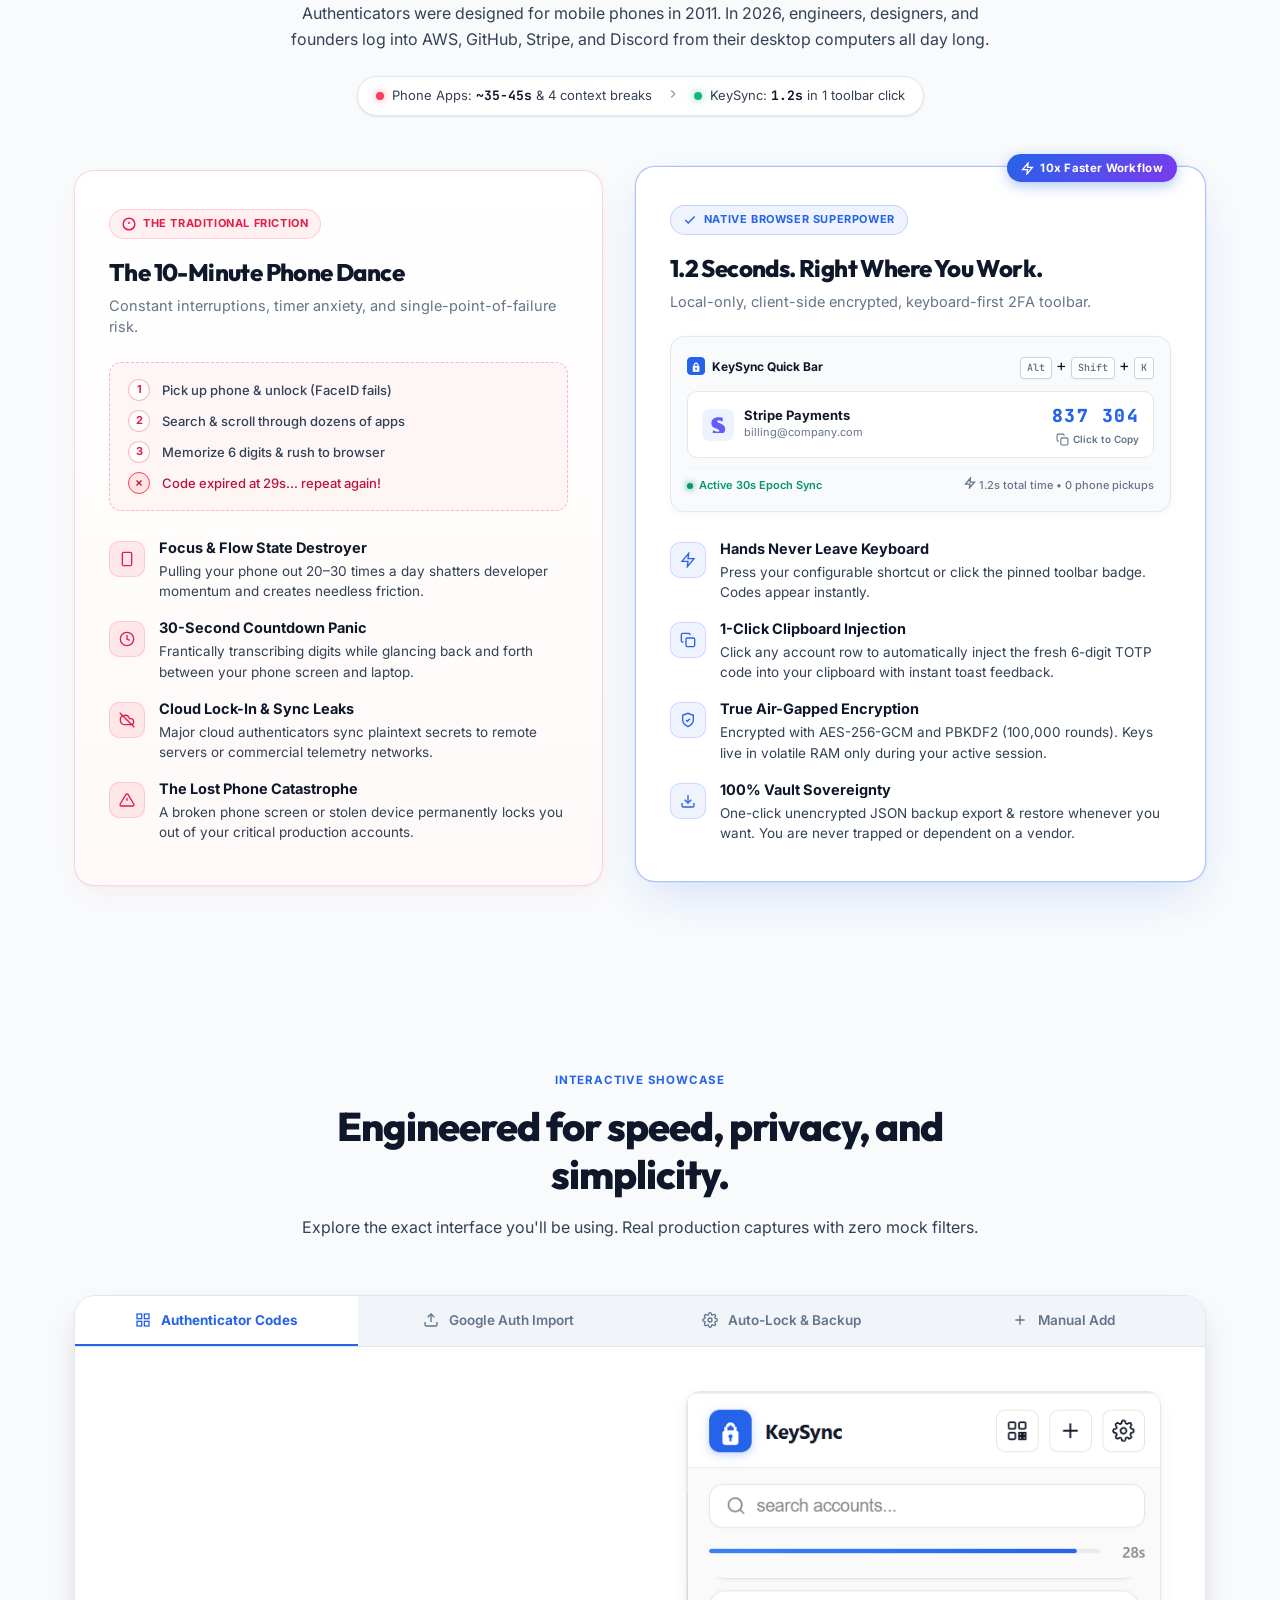
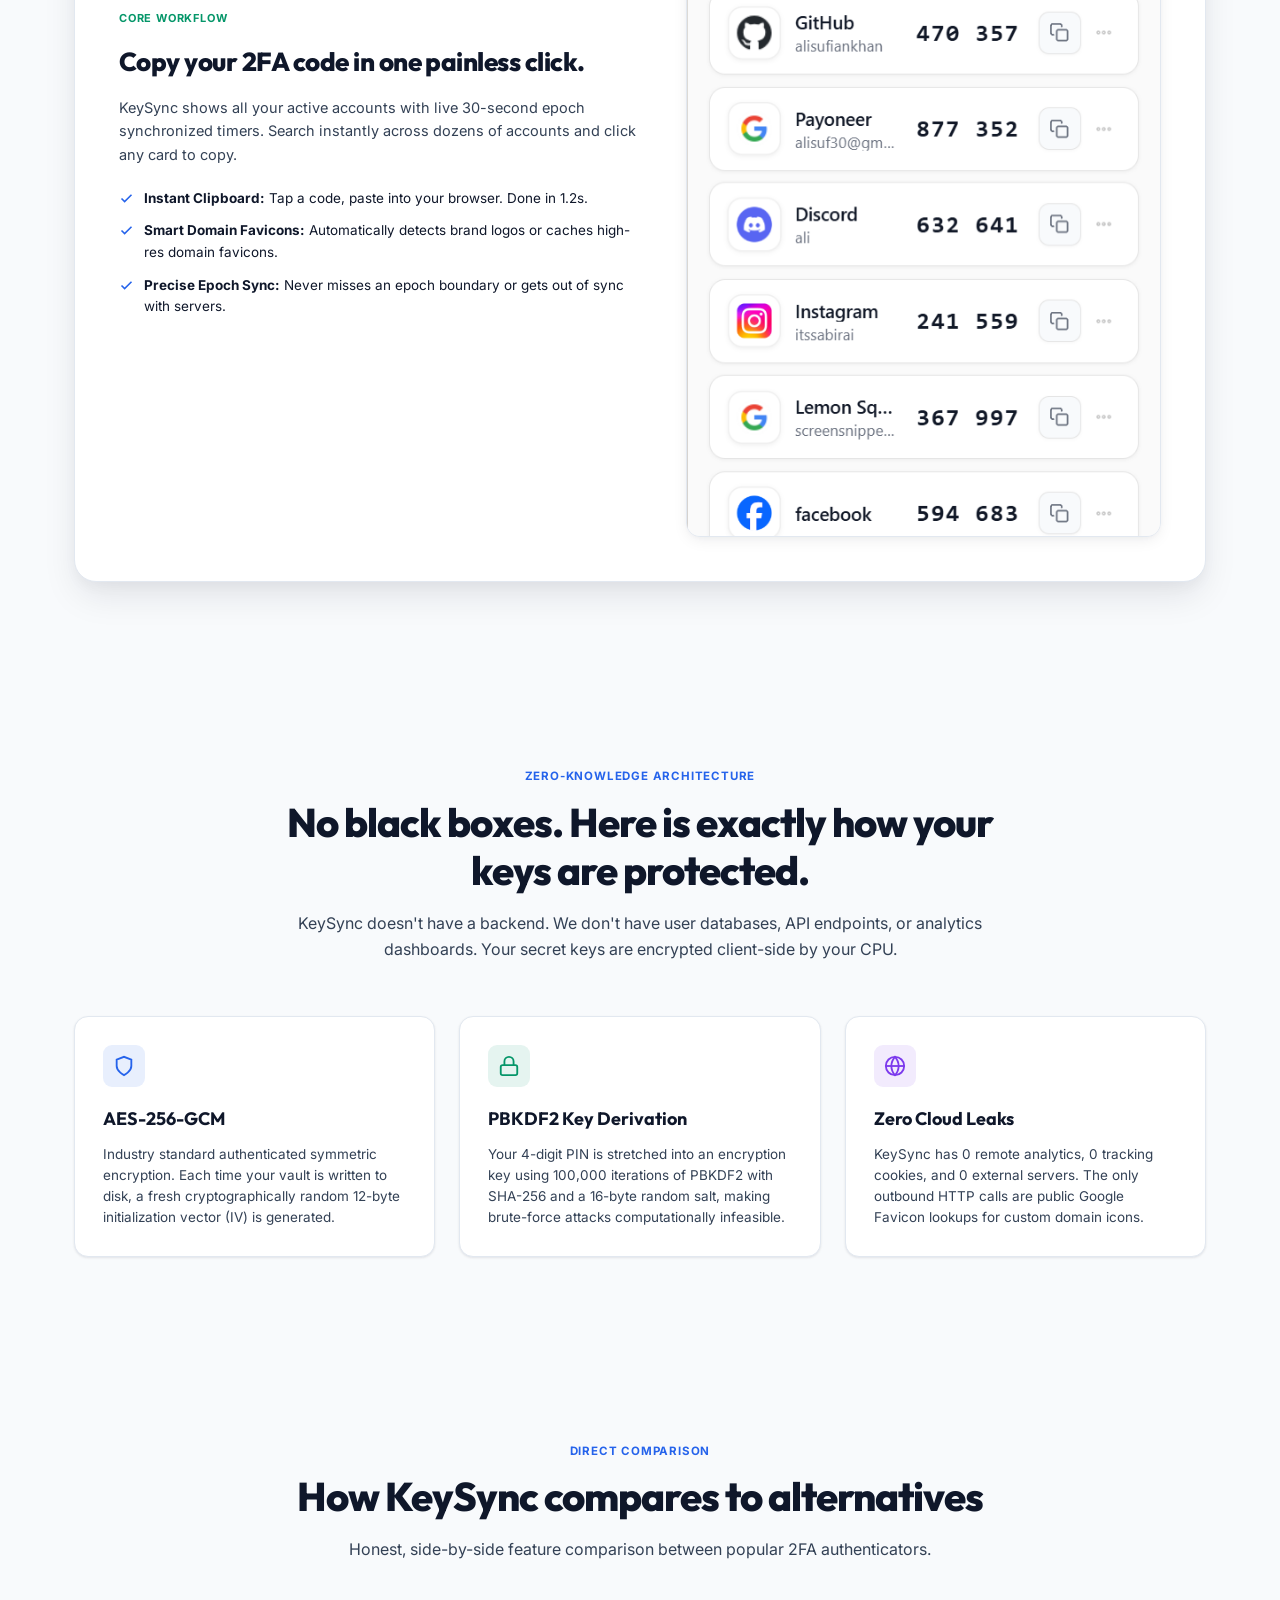
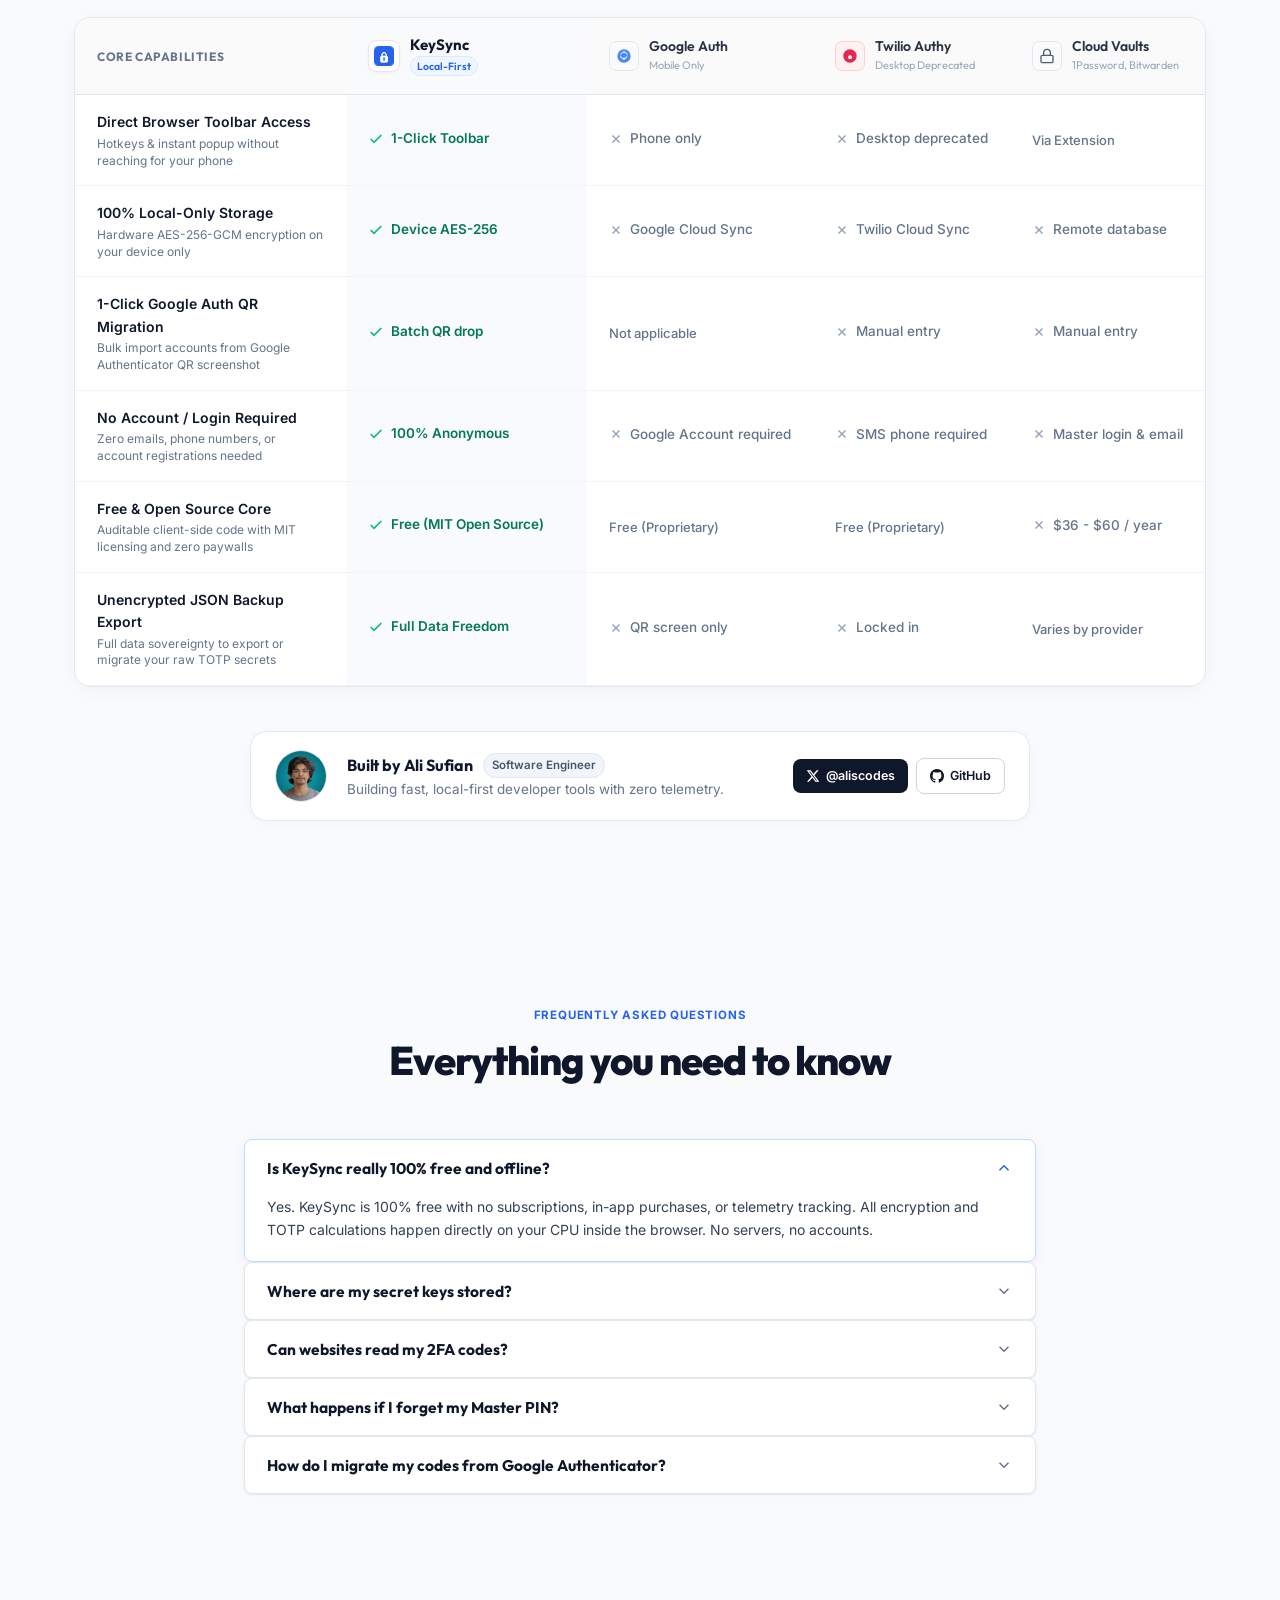
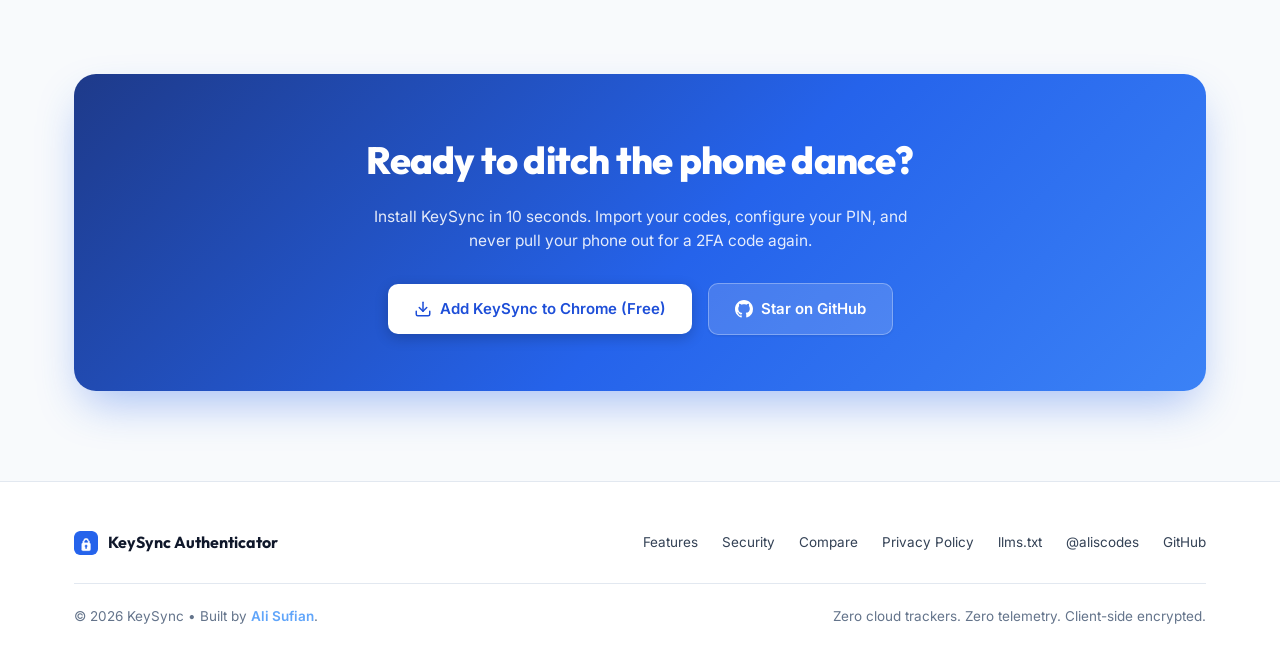
==== commit a36142a9: "Replace play icon with official Google Chrome logo icon in navbar and mobile drawer" ====
--- a/docs/index.html
+++ b/docs/index.html
@@ -88,7 +88,7 @@
         </a>
         <a href="https://chromewebstore.google.com/detail/keysync-2fa-authenticator/helahhablbjofnnjkfeelgedplgfbkmj" target="_blank" rel="noopener noreferrer" class="btn btn-primary">
           <svg viewBox="0 0 24 24" width="16" height="16" fill="currentColor">
-            <path d="M12 2C6.48 2 2 6.48 2 12s4.48 10 10 10 10-4.48 10-10S17.52 2 12 2zm-1 14.5v-9l6 4.5-6 4.5z" />
+            <path d="M12 0C8.21 0 4.831 1.757 2.632 4.501l3.953 6.848A5.454 5.454 0 0 1 12 6.545h10.691A12 12 0 0 0 12 0zM1.931 5.47A11.943 11.943 0 0 0 0 12c0 6.012 4.42 10.991 10.189 11.864l3.953-6.847a5.45 5.45 0 0 1-6.865-2.29zm13.342 2.008a5.454 5.454 0 0 1 2.182 6.522l-5.345 9.257a11.97 11.97 0 0 0 6.473-10.742c0-1.807-.406-3.52-1.128-5.033zM12 7.636a4.364 4.364 0 1 0 0 8.728 4.364 4.364 0 0 0 0-8.728z" />
           </svg>
           <span>Add to Chrome</span>
         </a>
